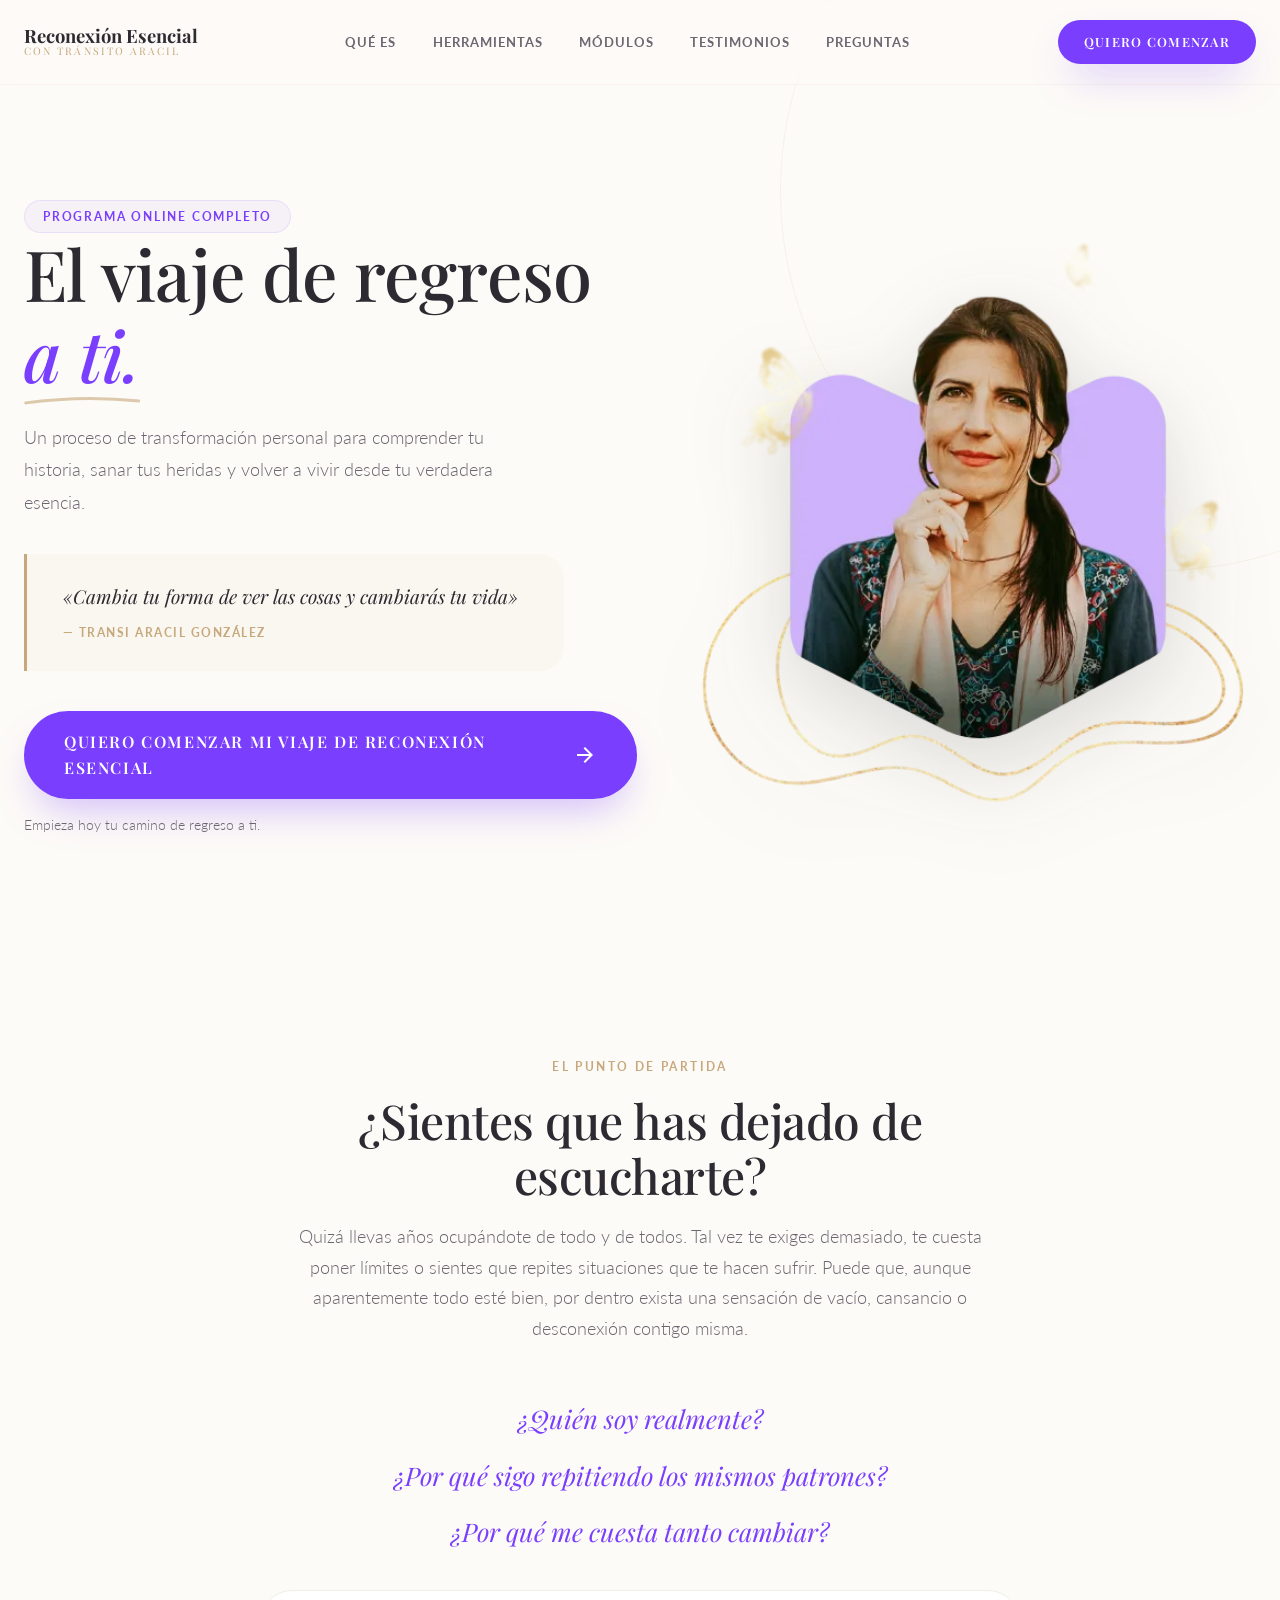
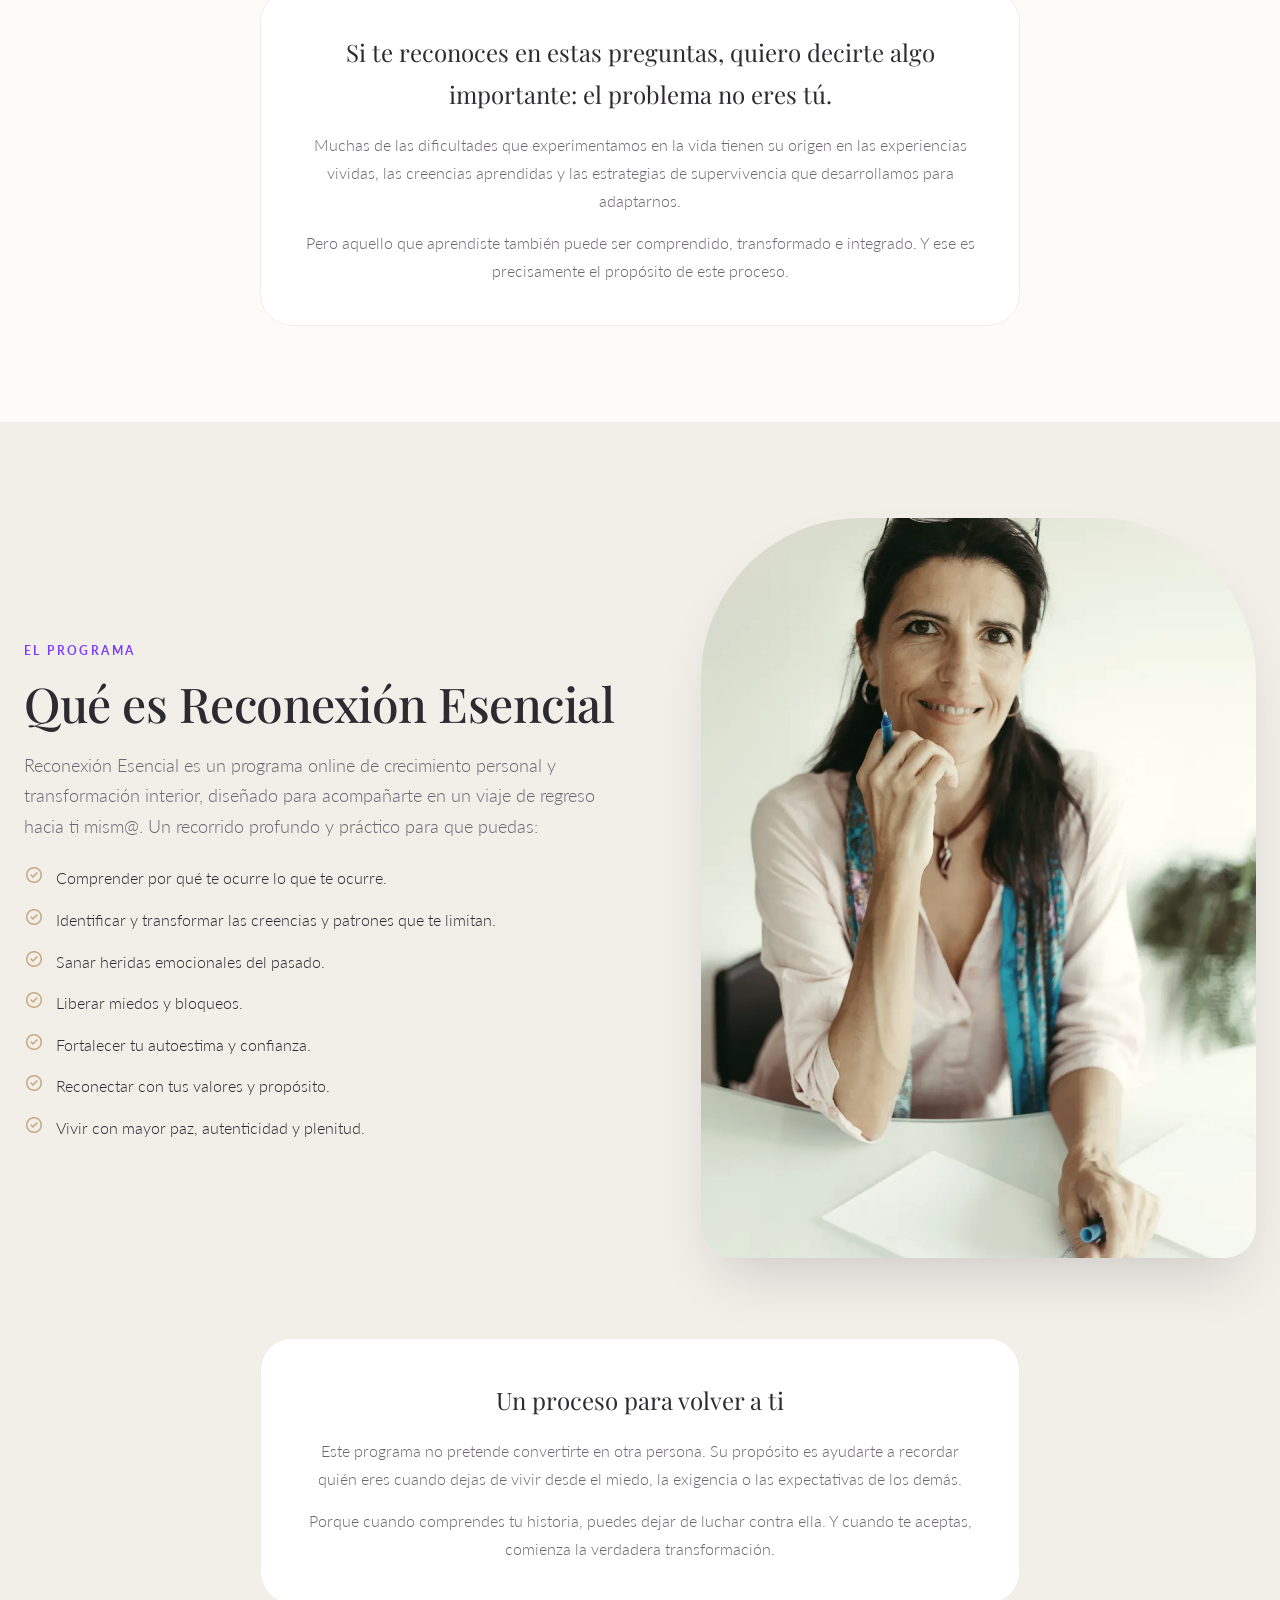
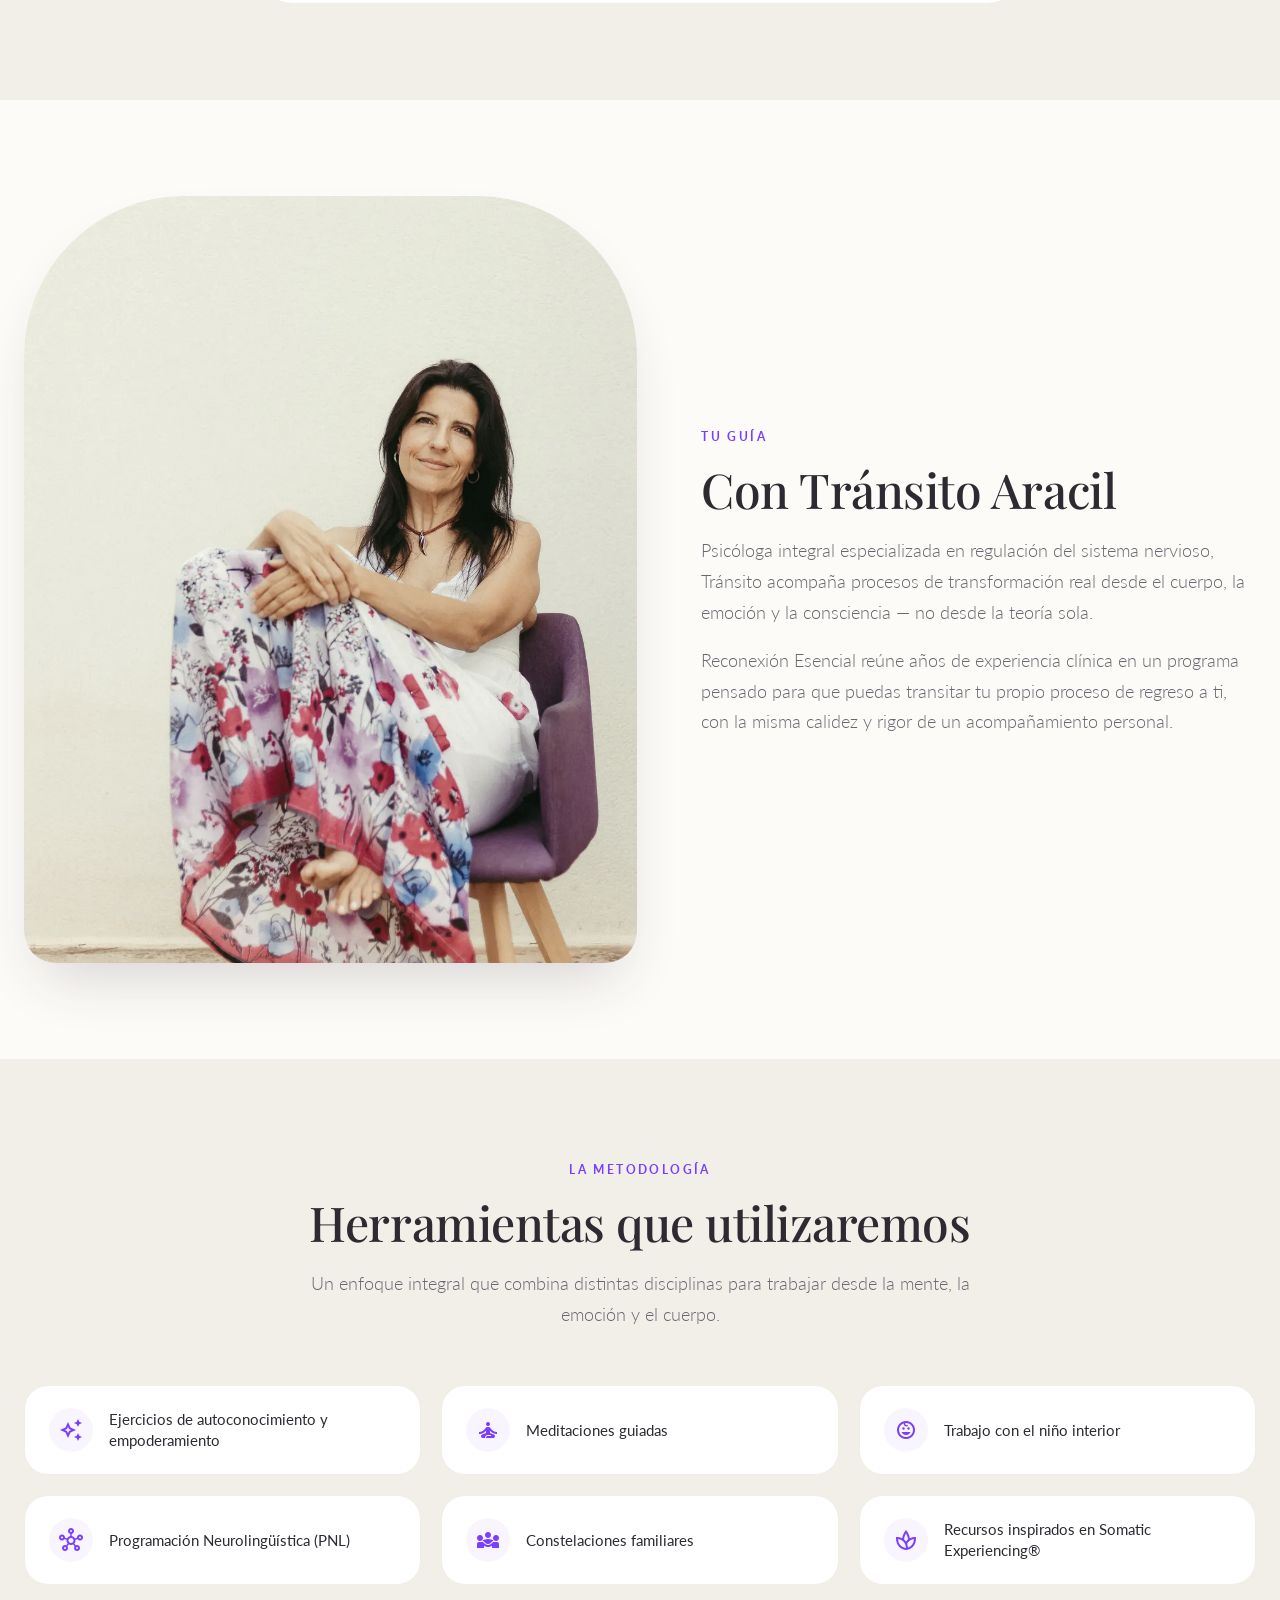
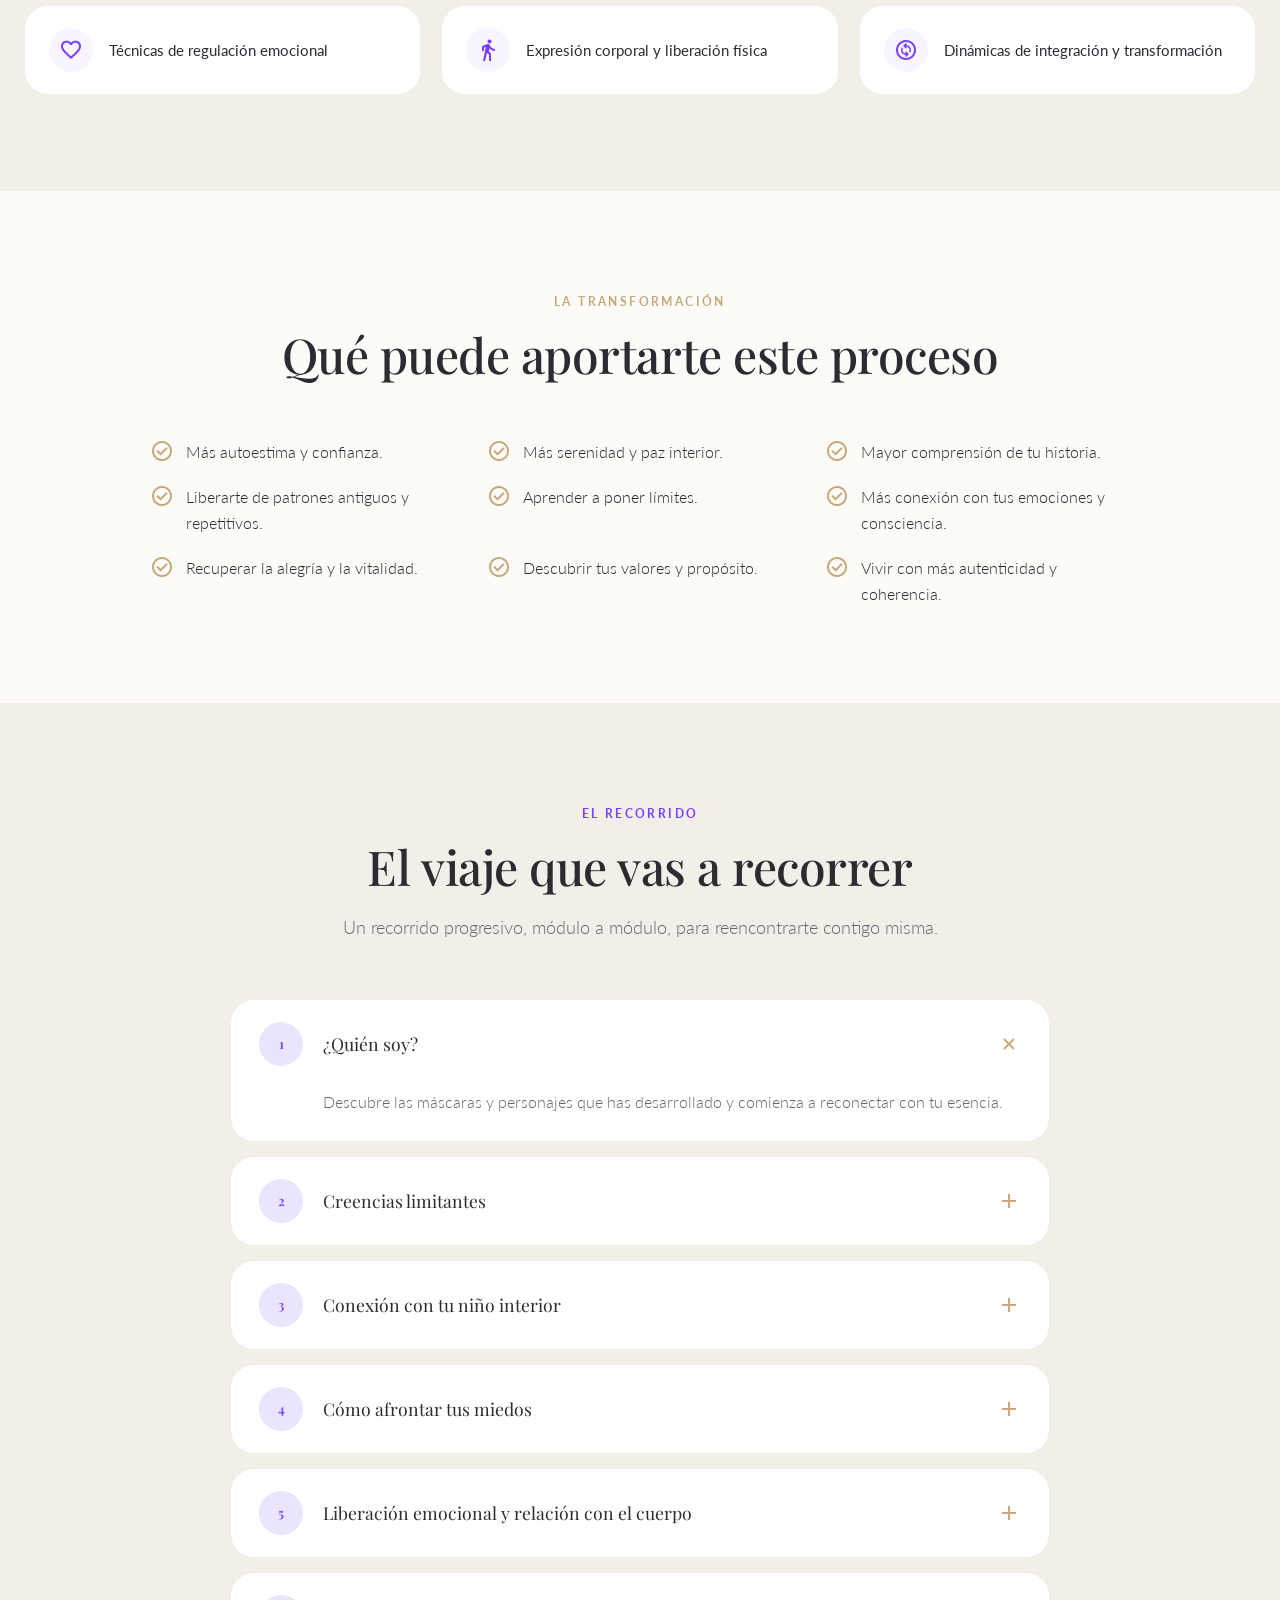
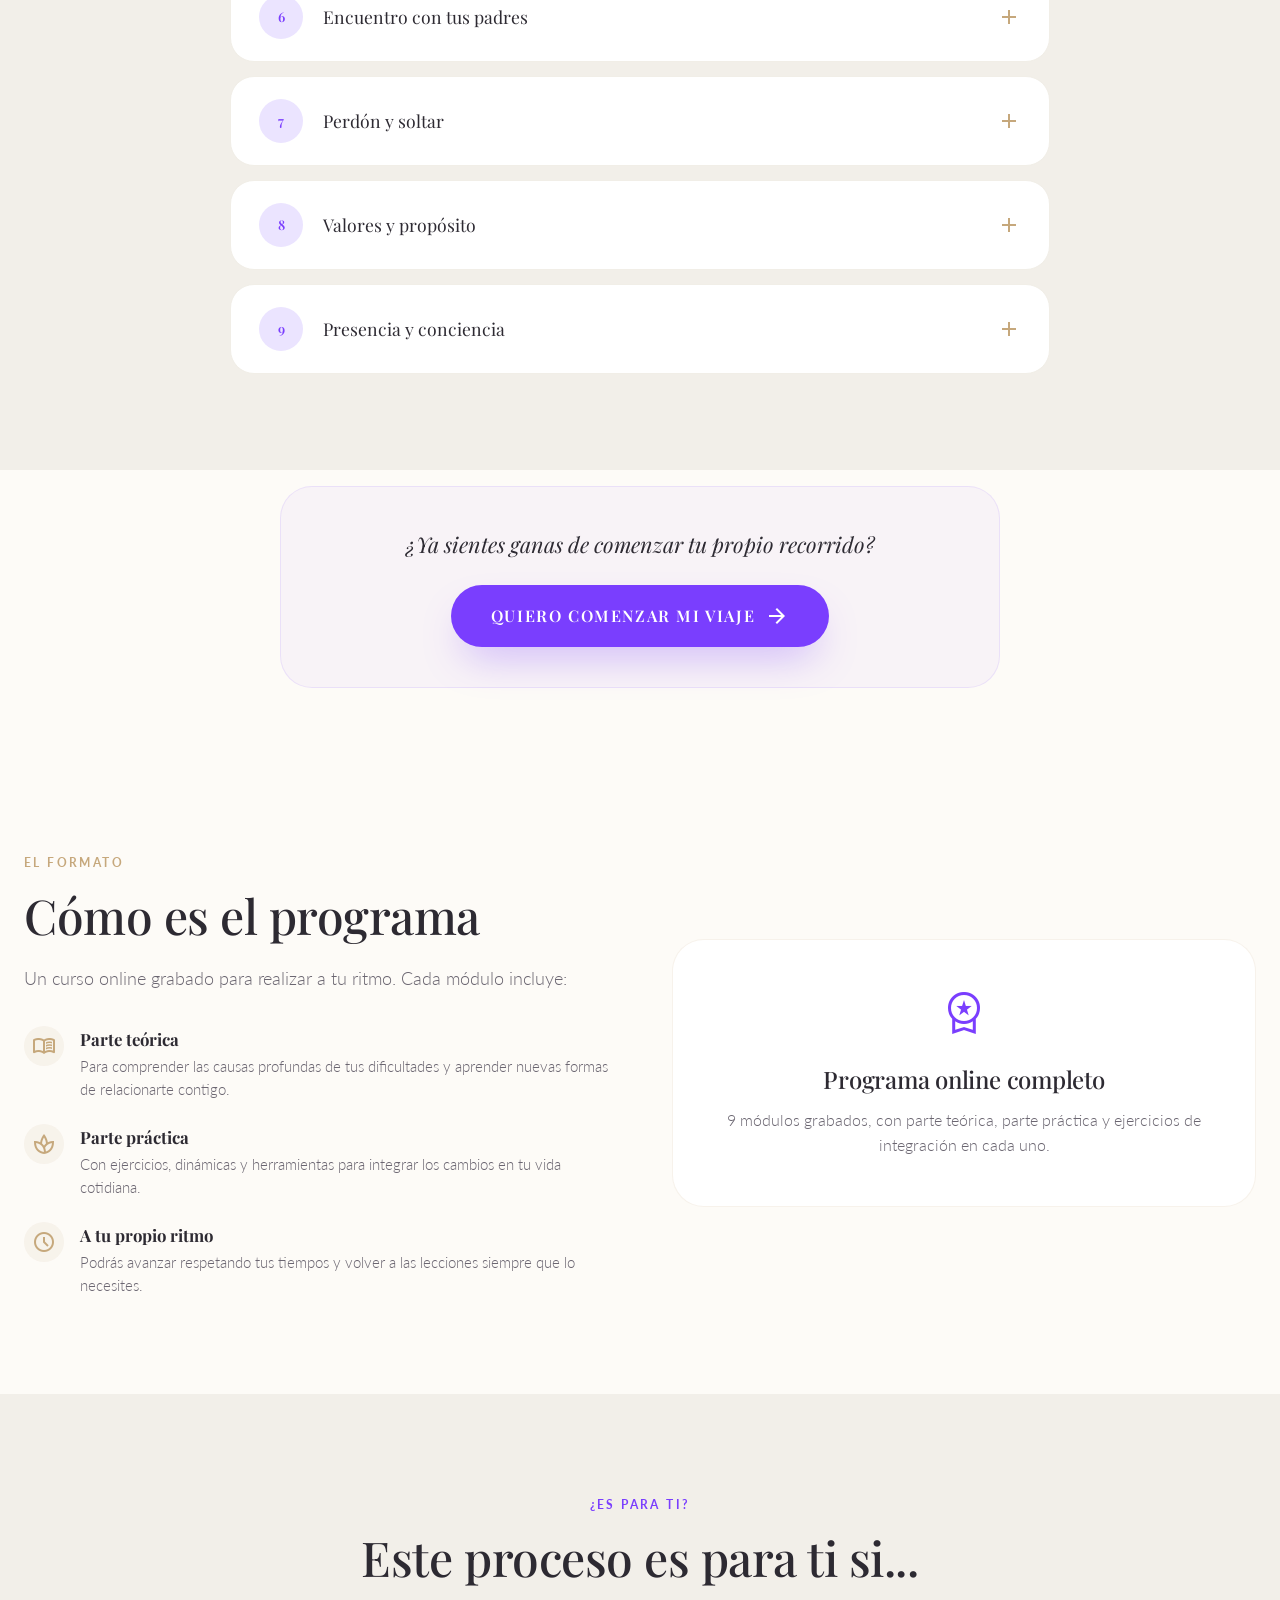
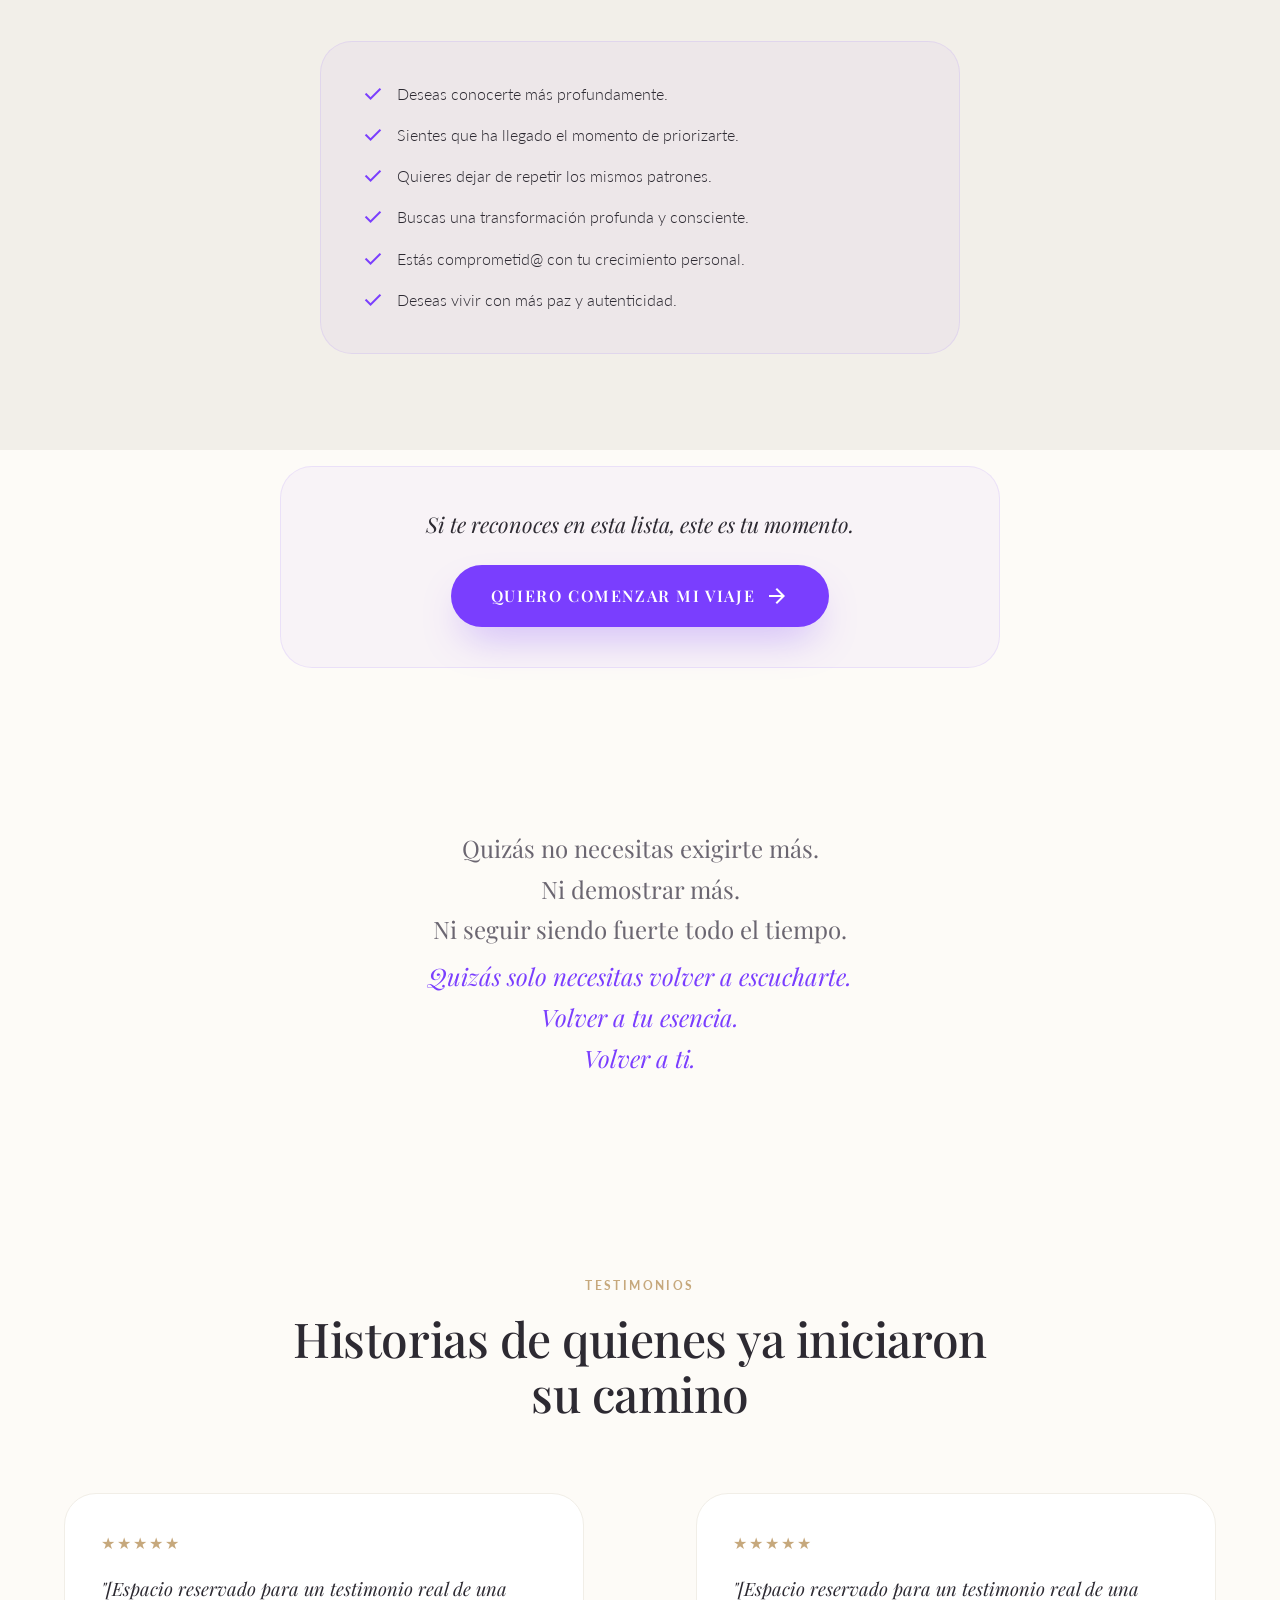
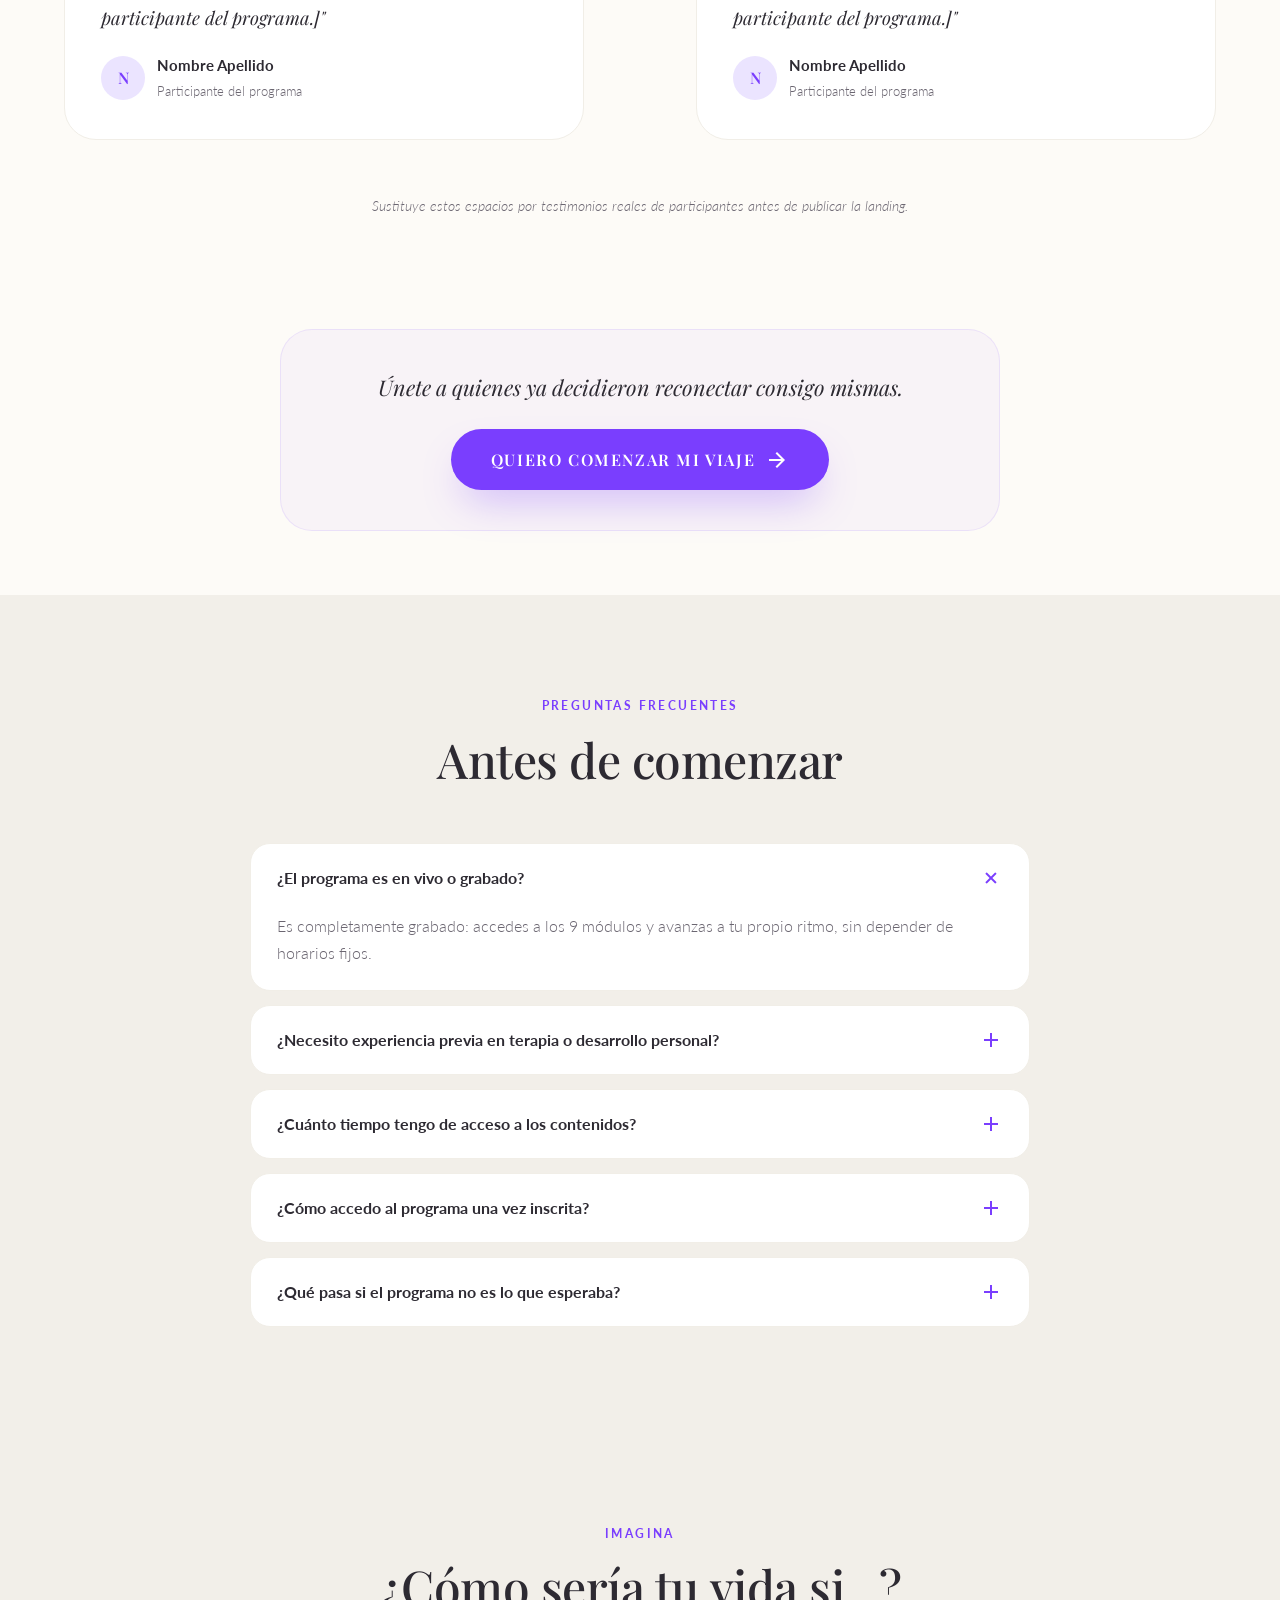
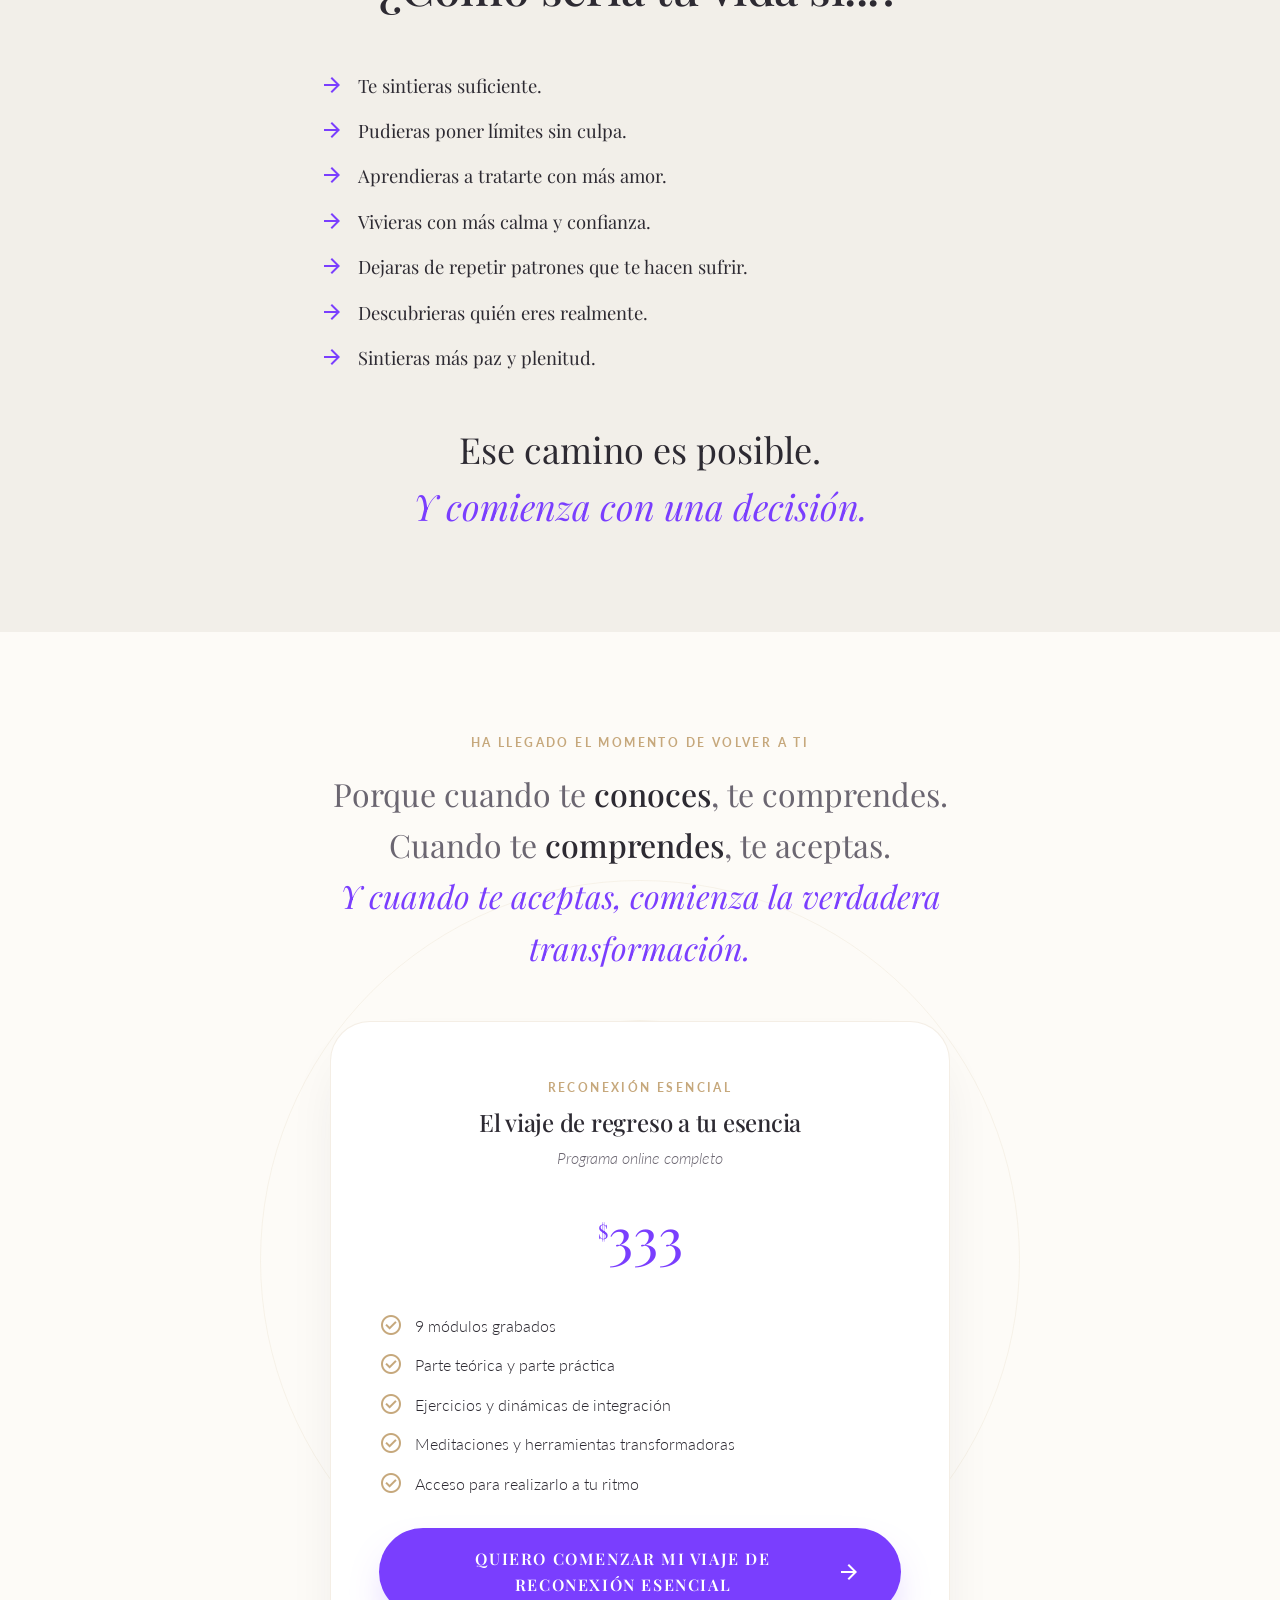
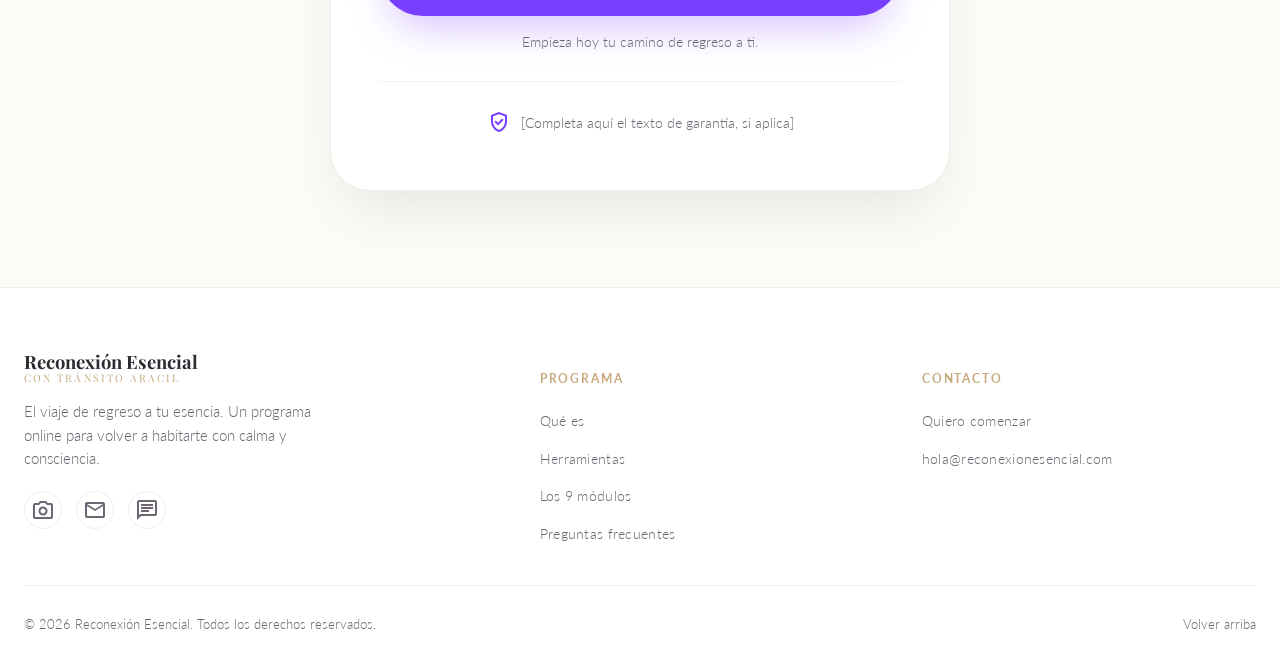
==== index.html @ 0aa1078a "Landing page Reconexión Esencial: diseño, copy y checkout Landing completa siguiendo el sistema de d" ====
<!doctype html>
<html lang="es">
  <head>
    <meta charset="UTF-8" />
    <meta name="viewport" content="width=device-width, initial-scale=1.0" />
    <meta
      name="description"
      content="Reconexión Esencial: el viaje de regreso a ti. Programa online de transformación personal con Transi Aracil González — 9 módulos grabados, teoría, práctica y herramientas a tu ritmo."
    />
    <title>Reconexión Esencial | El viaje de regreso a ti</title>
    <link rel="preconnect" href="https://fonts.googleapis.com" />
    <link rel="preconnect" href="https://fonts.gstatic.com" crossorigin />
    <link
      href="https://fonts.googleapis.com/css2?family=Playfair+Display:ital,wght@0,400;0,500;0,600;0,700;1,400&family=Lato:wght@300;400;700&display=swap"
      rel="stylesheet"
    />
    <link
      href="https://fonts.googleapis.com/icon?family=Material+Symbols+Outlined:opsz,wght,FILL,GRAD@24,300,0,0"
      rel="stylesheet"
    />
    <link rel="stylesheet" href="src/styles.css" />
  </head>
  <body>
    <header class="site-header" data-header>
      <div class="container-wide">
        <a class="brand" href="#inicio">
          <strong>Reconexión Esencial</strong>
          <span>Con Tránsito Aracil</span>
        </a>

        <nav class="site-nav" aria-label="Navegación principal">
          <a href="#que-es">Qué es</a>
          <a href="#herramientas">Herramientas</a>
          <a href="#modulos">Módulos</a>
          <a href="#testimonios">Testimonios</a>
          <a href="#preguntas">Preguntas</a>
        </nav>

        <a class="btn btn-primary btn-small" href="#inscripcion">Quiero Comenzar</a>

        <button class="nav-toggle" type="button" data-nav-toggle aria-label="Abrir menú" aria-expanded="false">
          <span class="material-symbols-outlined">menu</span>
        </button>
      </div>
      <nav class="mobile-nav" data-mobile-nav aria-label="Navegación móvil">
        <a href="#que-es">Qué es</a>
        <a href="#herramientas">Herramientas</a>
        <a href="#modulos">Módulos</a>
        <a href="#testimonios">Testimonios</a>
        <a href="#preguntas">Preguntas</a>
        <a href="#inscripcion">Quiero Comenzar</a>
      </nav>
    </header>

    <main>
      <!-- 1. HERO -->
      <section class="hero" id="inicio">
        <div class="rings" aria-hidden="true">
          <span class="ring ring--lg" style="right:-260px; top:20%; left:auto; transform:translateY(-50%);"></span>
        </div>
        <div class="container-wide hero-grid">
          <div>
            <p class="badge">Programa Online Completo</p>
            <h1>
              El viaje de regreso
              <span class="hero-underline">
                <span class="accent-italic">a ti.</span>
                <svg viewBox="0 0 200 14" preserveAspectRatio="none"><path d="M2 10 Q 100 2 198 8" stroke="#C6A87C" stroke-width="3" fill="none" stroke-linecap="round" opacity="0.6"/></svg>
              </span>
            </h1>
            <p class="hero-lead">
              Un proceso de transformación personal para comprender tu historia, sanar tus heridas y volver a vivir desde tu verdadera esencia.
            </p>

            <div class="quote-card">
              <p class="quote-text">«Cambia tu forma de ver las cosas y cambiarás tu vida»</p>
              <p class="quote-by">— Transi Aracil González</p>
            </div>

            <div class="hero-actions">
              <a class="btn btn-primary" href="#inscripcion">
                Quiero Comenzar mi Viaje de Reconexión Esencial
                <span class="material-symbols-outlined">arrow_forward</span>
              </a>
              <p class="btn-micro">Empieza hoy tu camino de regreso a ti.</p>
            </div>
          </div>

          <div class="hero-media">
            <img
              class="hero-photo--framed"
              src="assets/transi-hero.webp"
              alt="Tránsito Aracil, psicóloga integral y guía del programa Reconexión Esencial"
              width="700"
              height="726"
            />
          </div>
        </div>
      </section>

      <!-- 2. PROBLEMA -->
      <section class="section" id="problema">
        <div class="container">
          <div class="section-heading">
            <p class="eyebrow">El Punto de Partida</p>
            <h2 class="section-title">¿Sientes que has dejado de escucharte?</h2>
            <p class="section-lead">
              Quizá llevas años ocupándote de todo y de todos. Tal vez te exiges demasiado, te cuesta poner límites o sientes que repites situaciones que te hacen sufrir. Puede que, aunque aparentemente todo esté bien, por dentro exista una sensación de vacío, cansancio o desconexión contigo misma.
            </p>
          </div>

          <div class="questions">
            <p>¿Quién soy realmente?</p>
            <p>¿Por qué sigo repitiendo los mismos patrones?</p>
            <p>¿Por qué me cuesta tanto cambiar?</p>
          </div>

          <div class="reassurance">
            <p class="headline">Si te reconoces en estas preguntas, quiero decirte algo importante: el problema no eres tú.</p>
            <p>
              Muchas de las dificultades que experimentamos en la vida tienen su origen en las experiencias vividas, las creencias aprendidas y las estrategias de supervivencia que desarrollamos para adaptarnos.
            </p>
            <p>
              Pero aquello que aprendiste también puede ser comprendido, transformado e integrado. Y ese es precisamente el propósito de este proceso.
            </p>
          </div>
        </div>
      </section>

      <!-- 3. QUÉ ES -->
      <section class="section section--alt" id="que-es">
        <div class="container hero-grid" style="align-items:center;">
          <div>
            <p class="eyebrow eyebrow--primary">El Programa</p>
            <h2 class="section-title">Qué es Reconexión Esencial</h2>
            <p class="section-lead">
              Reconexión Esencial es un programa online de crecimiento personal y transformación interior, diseñado para acompañarte en un viaje de regreso hacia ti mism@. Un recorrido profundo y práctico para que puedas:
            </p>
            <ul class="checklist" style="margin-top:24px;">
              <li><span class="material-symbols-outlined">check_circle</span> Comprender por qué te ocurre lo que te ocurre.</li>
              <li><span class="material-symbols-outlined">check_circle</span> Identificar y transformar las creencias y patrones que te limitan.</li>
              <li><span class="material-symbols-outlined">check_circle</span> Sanar heridas emocionales del pasado.</li>
              <li><span class="material-symbols-outlined">check_circle</span> Liberar miedos y bloqueos.</li>
              <li><span class="material-symbols-outlined">check_circle</span> Fortalecer tu autoestima y confianza.</li>
              <li><span class="material-symbols-outlined">check_circle</span> Reconectar con tus valores y propósito.</li>
              <li><span class="material-symbols-outlined">check_circle</span> Vivir con mayor paz, autenticidad y plenitud.</li>
            </ul>
          </div>
          <div class="photo-card">
            <img
              class="warm-filter"
              src="assets/transi-escritorio.webp"
              alt="Tránsito Aracil trabajando en su escritorio"
              width="900"
              height="1350"
              loading="lazy"
            />
          </div>
        </div>

        <div class="container">
          <div class="reassurance" style="margin-top:80px;">
            <p class="headline">Un proceso para volver a ti</p>
            <p>
              Este programa no pretende convertirte en otra persona. Su propósito es ayudarte a recordar quién eres cuando dejas de vivir desde el miedo, la exigencia o las expectativas de los demás.
            </p>
            <p>
              Porque cuando comprendes tu historia, puedes dejar de luchar contra ella. Y cuando te aceptas, comienza la verdadera transformación.
            </p>
          </div>
        </div>
      </section>

      <!-- SOBRE TRÁNSITO -->
      <section class="section" id="sobre-transi">
        <div class="container hero-grid" style="align-items:center;">
          <div class="photo-card photo-card--tall">
            <img
              class="warm-filter"
              src="assets/transi-cuerpo.webp"
              alt="Tránsito Aracil, psicóloga integral"
              width="1000"
              height="1500"
              loading="lazy"
            />
          </div>
          <div>
            <p class="eyebrow eyebrow--primary">Tu Guía</p>
            <h2 class="section-title">Con Tránsito Aracil</h2>
            <p class="section-lead">
              Psicóloga integral especializada en regulación del sistema nervioso, Tránsito acompaña procesos de transformación real desde el cuerpo, la emoción y la consciencia — no desde la teoría sola.
            </p>
            <p class="section-lead">
              Reconexión Esencial reúne años de experiencia clínica en un programa pensado para que puedas transitar tu propio proceso de regreso a ti, con la misma calidez y rigor de un acompañamiento personal.
            </p>
          </div>
        </div>
      </section>

      <!-- HERRAMIENTAS -->
      <section class="section section--alt" id="herramientas">
        <div class="container">
          <div class="section-heading">
            <p class="eyebrow eyebrow--primary">La Metodología</p>
            <h2 class="section-title">Herramientas que utilizaremos</h2>
            <p class="section-lead">Un enfoque integral que combina distintas disciplinas para trabajar desde la mente, la emoción y el cuerpo.</p>
          </div>

          <div class="tools-grid">
            <div class="tool-item"><span class="material-symbols-outlined">auto_awesome</span><span class="label">Ejercicios de autoconocimiento y empoderamiento</span></div>
            <div class="tool-item"><span class="material-symbols-outlined">self_improvement</span><span class="label">Meditaciones guiadas</span></div>
            <div class="tool-item"><span class="material-symbols-outlined">child_care</span><span class="label">Trabajo con el niño interior</span></div>
            <div class="tool-item"><span class="material-symbols-outlined">hub</span><span class="label">Programación Neurolingüística (PNL)</span></div>
            <div class="tool-item"><span class="material-symbols-outlined">diversity_3</span><span class="label">Constelaciones familiares</span></div>
            <div class="tool-item"><span class="material-symbols-outlined">spa</span><span class="label">Recursos inspirados en Somatic Experiencing®</span></div>
            <div class="tool-item"><span class="material-symbols-outlined">favorite</span><span class="label">Técnicas de regulación emocional</span></div>
            <div class="tool-item"><span class="material-symbols-outlined">directions_walk</span><span class="label">Expresión corporal y liberación física</span></div>
            <div class="tool-item"><span class="material-symbols-outlined">change_circle</span><span class="label">Dinámicas de integración y transformación</span></div>
          </div>
        </div>
      </section>

      <!-- 4. BENEFICIOS Y TRANSFORMACIÓN -->
      <section class="section" id="beneficios">
        <div class="container">
          <div class="section-heading">
            <p class="eyebrow">La Transformación</p>
            <h2 class="section-title">Qué puede aportarte este proceso</h2>
          </div>

          <ul class="benefit-grid">
            <li><span class="material-symbols-outlined">check_circle</span> Más autoestima y confianza.</li>
            <li><span class="material-symbols-outlined">check_circle</span> Más serenidad y paz interior.</li>
            <li><span class="material-symbols-outlined">check_circle</span> Mayor comprensión de tu historia.</li>
            <li><span class="material-symbols-outlined">check_circle</span> Liberarte de patrones antiguos y repetitivos.</li>
            <li><span class="material-symbols-outlined">check_circle</span> Aprender a poner límites.</li>
            <li><span class="material-symbols-outlined">check_circle</span> Más conexión con tus emociones y consciencia.</li>
            <li><span class="material-symbols-outlined">check_circle</span> Recuperar la alegría y la vitalidad.</li>
            <li><span class="material-symbols-outlined">check_circle</span> Descubrir tus valores y propósito.</li>
            <li><span class="material-symbols-outlined">check_circle</span> Vivir con más autenticidad y coherencia.</li>
          </ul>
        </div>
      </section>

      <!-- 5. LOS 9 MÓDULOS -->
      <section class="section section--alt" id="modulos">
        <div class="container">
          <div class="section-heading">
            <p class="eyebrow eyebrow--primary">El Recorrido</p>
            <h2 class="section-title">El viaje que vas a recorrer</h2>
            <p class="section-lead">Un recorrido progresivo, módulo a módulo, para reencontrarte contigo misma.</p>
          </div>

          <div class="modules" data-accordion>
            <div class="module is-open">
              <button class="module-toggle" type="button">
                <span class="module-number">1</span>
                <span class="module-title">¿Quién soy?</span>
                <span class="material-symbols-outlined">add</span>
              </button>
              <div class="module-panel">
                <p>Descubre las máscaras y personajes que has desarrollado y comienza a reconectar con tu esencia.</p>
              </div>
            </div>
            <div class="module">
              <button class="module-toggle" type="button">
                <span class="module-number">2</span>
                <span class="module-title">Creencias limitantes</span>
                <span class="material-symbols-outlined">add</span>
              </button>
              <div class="module-panel">
                <p>Identifica las creencias que condicionan tu vida y aprende a transformarlas.</p>
              </div>
            </div>
            <div class="module">
              <button class="module-toggle" type="button">
                <span class="module-number">3</span>
                <span class="module-title">Conexión con tu niño interior</span>
                <span class="material-symbols-outlined">add</span>
              </button>
              <div class="module-panel">
                <p>Comprende y sana las heridas emocionales de abandono, rechazo, injusticia, frustración y traición.</p>
              </div>
            </div>
            <div class="module">
              <button class="module-toggle" type="button">
                <span class="module-number">4</span>
                <span class="module-title">Cómo afrontar tus miedos</span>
                <span class="material-symbols-outlined">add</span>
              </button>
              <div class="module-panel">
                <p>Aprende a vivir con más autenticidad y a dejar de actuar únicamente para agradar o encajar.</p>
              </div>
            </div>
            <div class="module">
              <button class="module-toggle" type="button">
                <span class="module-number">5</span>
                <span class="module-title">Liberación emocional y relación con el cuerpo</span>
                <span class="material-symbols-outlined">add</span>
              </button>
              <div class="module-panel">
                <p>Descubre cómo el cuerpo guarda experiencias y aprende a liberar tensiones y bloqueos.</p>
              </div>
            </div>
            <div class="module">
              <button class="module-toggle" type="button">
                <span class="module-number">6</span>
                <span class="module-title">Encuentro con tus padres</span>
                <span class="material-symbols-outlined">add</span>
              </button>
              <div class="module-panel">
                <p>Comprende las dinámicas familiares que han influido en tu forma de vivir y relacionarte.</p>
              </div>
            </div>
            <div class="module">
              <button class="module-toggle" type="button">
                <span class="module-number">7</span>
                <span class="module-title">Perdón y soltar</span>
                <span class="material-symbols-outlined">add</span>
              </button>
              <div class="module-panel">
                <p>Cierra ciclos, libera cargas emocionales y aprende a vivir con mayor ligereza.</p>
              </div>
            </div>
            <div class="module">
              <button class="module-toggle" type="button">
                <span class="module-number">8</span>
                <span class="module-title">Valores y propósito</span>
                <span class="material-symbols-outlined">add</span>
              </button>
              <div class="module-panel">
                <p>Descubre qué es verdaderamente importante para ti y hacia dónde deseas dirigir tu vida.</p>
              </div>
            </div>
            <div class="module">
              <button class="module-toggle" type="button">
                <span class="module-number">9</span>
                <span class="module-title">Presencia y conciencia</span>
                <span class="material-symbols-outlined">add</span>
              </button>
              <div class="module-panel">
                <p>Aprende a vivir más conectada con el presente y a disfrutar de una vida más consciente.</p>
              </div>
            </div>
          </div>
        </div>
      </section>

      <!-- CTA INTERMEDIO 1 -->
      <div class="cta-strip">
        <div class="container">
          <div class="cta-strip-card">
            <p class="text">¿Ya sientes ganas de comenzar tu propio recorrido?</p>
            <a class="btn btn-primary" href="#inscripcion">
              Quiero Comenzar mi Viaje
              <span class="material-symbols-outlined">arrow_forward</span>
            </a>
          </div>
        </div>
      </div>

      <!-- 6. QUÉ INCLUYE / CÓMO ES EL PROGRAMA -->
      <section class="section" id="incluye">
        <div class="container includes-wrap">
          <div>
            <p class="eyebrow">El Formato</p>
            <h2 class="section-title" style="margin-bottom:20px;">Cómo es el programa</h2>
            <p class="section-lead" style="margin-bottom:32px;">Un curso online grabado para realizar a tu ritmo. Cada módulo incluye:</p>
            <ul class="includes-list">
              <li>
                <span class="material-symbols-outlined">menu_book</span>
                <div>
                  <h4>Parte teórica</h4>
                  <p>Para comprender las causas profundas de tus dificultades y aprender nuevas formas de relacionarte contigo.</p>
                </div>
              </li>
              <li>
                <span class="material-symbols-outlined">spa</span>
                <div>
                  <h4>Parte práctica</h4>
                  <p>Con ejercicios, dinámicas y herramientas para integrar los cambios en tu vida cotidiana.</p>
                </div>
              </li>
              <li>
                <span class="material-symbols-outlined">schedule</span>
                <div>
                  <h4>A tu propio ritmo</h4>
                  <p>Podrás avanzar respetando tus tiempos y volver a las lecciones siempre que lo necesites.</p>
                </div>
              </li>
            </ul>
          </div>
          <div class="includes-visual">
            <span class="material-symbols-outlined">workspace_premium</span>
            <h3>Programa online completo</h3>
            <p>9 módulos grabados, con parte teórica, parte práctica y ejercicios de integración en cada uno.</p>
          </div>
        </div>
      </section>

      <!-- 7. PARA QUIÉN ES -->
      <section class="section section--alt" id="para-quien">
        <div class="container">
          <div class="section-heading">
            <p class="eyebrow eyebrow--primary">¿Es para ti?</p>
            <h2 class="section-title">Este proceso es para ti si...</h2>
          </div>

          <div class="fit-card fit-card--yes" style="max-width:640px; margin:0 auto;">
            <ul>
              <li><span class="material-symbols-outlined">check</span> Deseas conocerte más profundamente.</li>
              <li><span class="material-symbols-outlined">check</span> Sientes que ha llegado el momento de priorizarte.</li>
              <li><span class="material-symbols-outlined">check</span> Quieres dejar de repetir los mismos patrones.</li>
              <li><span class="material-symbols-outlined">check</span> Buscas una transformación profunda y consciente.</li>
              <li><span class="material-symbols-outlined">check</span> Estás comprometid@ con tu crecimiento personal.</li>
              <li><span class="material-symbols-outlined">check</span> Deseas vivir con más paz y autenticidad.</li>
            </ul>
          </div>
        </div>
      </section>

      <!-- CTA INTERMEDIO 2 -->
      <div class="cta-strip">
        <div class="container">
          <div class="cta-strip-card">
            <p class="text">Si te reconoces en esta lista, este es tu momento.</p>
            <a class="btn btn-primary" href="#inscripcion">
              Quiero Comenzar mi Viaje
              <span class="material-symbols-outlined">arrow_forward</span>
            </a>
          </div>
        </div>
      </div>

      <!-- BREATHER -->
      <section class="section">
        <div class="container breather">
          <p>Quizás no necesitas exigirte más.<br />Ni demostrar más.<br />Ni seguir siendo fuerte todo el tiempo.</p>
          <p class="final">Quizás solo necesitas volver a escucharte.<br />Volver a tu esencia.<br />Volver a ti.</p>
        </div>
      </section>

      <!-- 8. TESTIMONIOS -->
      <section class="section" id="testimonios">
        <div class="container">
          <div class="section-heading">
            <p class="eyebrow">Testimonios</p>
            <h2 class="section-title">Historias de quienes ya iniciaron su camino</h2>
          </div>

          <div class="grid-2">
            <figure class="testimonial">
              <div class="stars">★★★★★</div>
              <blockquote>"[Espacio reservado para un testimonio real de una participante del programa.]"</blockquote>
              <figcaption>
                <span class="avatar">N</span>
                <span class="who"><strong>Nombre Apellido</strong><span>Participante del programa</span></span>
              </figcaption>
            </figure>
            <figure class="testimonial">
              <div class="stars">★★★★★</div>
              <blockquote>"[Espacio reservado para un testimonio real de una participante del programa.]"</blockquote>
              <figcaption>
                <span class="avatar">N</span>
                <span class="who"><strong>Nombre Apellido</strong><span>Participante del programa</span></span>
              </figcaption>
            </figure>
            <p class="testimonial-note">Sustituye estos espacios por testimonios reales de participantes antes de publicar la landing.</p>
          </div>
        </div>
      </section>

      <!-- CTA INTERMEDIO 3 -->
      <div class="cta-strip">
        <div class="container">
          <div class="cta-strip-card">
            <p class="text">Únete a quienes ya decidieron reconectar consigo mismas.</p>
            <a class="btn btn-primary" href="#inscripcion">
              Quiero Comenzar mi Viaje
              <span class="material-symbols-outlined">arrow_forward</span>
            </a>
          </div>
        </div>
      </div>

      <!-- 9. PREGUNTAS FRECUENTES -->
      <section class="section section--alt" id="preguntas">
        <div class="container">
          <div class="section-heading">
            <p class="eyebrow eyebrow--primary">Preguntas Frecuentes</p>
            <h2 class="section-title">Antes de comenzar</h2>
          </div>

          <div class="faq" data-accordion>
            <div class="faq-item is-open">
              <button class="faq-toggle" type="button">
                ¿El programa es en vivo o grabado?
                <span class="material-symbols-outlined">add</span>
              </button>
              <div class="faq-panel">
                <p>Es completamente grabado: accedes a los 9 módulos y avanzas a tu propio ritmo, sin depender de horarios fijos.</p>
              </div>
            </div>
            <div class="faq-item">
              <button class="faq-toggle" type="button">
                ¿Necesito experiencia previa en terapia o desarrollo personal?
                <span class="material-symbols-outlined">add</span>
              </button>
              <div class="faq-panel">
                <p>No. El programa está diseñado para acompañarte desde donde estés, con una parte teórica que da contexto antes de cada práctica.</p>
              </div>
            </div>
            <div class="faq-item">
              <button class="faq-toggle" type="button">
                ¿Cuánto tiempo tengo de acceso a los contenidos?
                <span class="material-symbols-outlined">add</span>
              </button>
              <div class="faq-panel">
                <p>[Completa aquí la duración exacta del acceso — por ejemplo, acceso de por vida o durante X meses.]</p>
              </div>
            </div>
            <div class="faq-item">
              <button class="faq-toggle" type="button">
                ¿Cómo accedo al programa una vez inscrita?
                <span class="material-symbols-outlined">add</span>
              </button>
              <div class="faq-panel">
                <p>[Completa aquí el detalle del acceso — plataforma, email de bienvenida, plazo de activación, etc.]</p>
              </div>
            </div>
            <div class="faq-item">
              <button class="faq-toggle" type="button">
                ¿Qué pasa si el programa no es lo que esperaba?
                <span class="material-symbols-outlined">add</span>
              </button>
              <div class="faq-panel">
                <p>[Completa aquí la política de garantía o devolución, si existe.]</p>
              </div>
            </div>
          </div>
        </div>
      </section>

      <!-- IMAGINA -->
      <section class="section section--alt" id="imagina">
        <div class="container">
          <div class="section-heading">
            <p class="eyebrow eyebrow--primary">Imagina</p>
            <h2 class="section-title">¿Cómo sería tu vida si...?</h2>
          </div>

          <ul class="imagine-list">
            <li><span class="material-symbols-outlined">arrow_forward</span> Te sintieras suficiente.</li>
            <li><span class="material-symbols-outlined">arrow_forward</span> Pudieras poner límites sin culpa.</li>
            <li><span class="material-symbols-outlined">arrow_forward</span> Aprendieras a tratarte con más amor.</li>
            <li><span class="material-symbols-outlined">arrow_forward</span> Vivieras con más calma y confianza.</li>
            <li><span class="material-symbols-outlined">arrow_forward</span> Dejaras de repetir patrones que te hacen sufrir.</li>
            <li><span class="material-symbols-outlined">arrow_forward</span> Descubrieras quién eres realmente.</li>
            <li><span class="material-symbols-outlined">arrow_forward</span> Sintieras más paz y plenitud.</li>
          </ul>

          <div class="imagine-bridge">
            <p>Ese camino es posible.</p>
            <p class="accent">Y comienza con una decisión.</p>
          </div>
        </div>
      </section>

      <!-- 10. CTA FINAL -->
      <section class="section final-cta" id="inscripcion">
        <div class="rings" aria-hidden="true">
          <span class="ring ring--lg"></span>
          <span class="ring ring--sm"></span>
        </div>
        <div class="container">
          <p class="eyebrow" style="position:relative; z-index:1;">Ha Llegado el Momento de Volver a Ti</p>
          <div class="philosophy" style="position:relative; z-index:1; margin-bottom:8px;">
            <p class="line">Porque cuando te <strong>conoces</strong>, te comprendes.</p>
            <p class="line">Cuando te <strong>comprendes</strong>, te aceptas.</p>
            <p class="line final">Y cuando te aceptas, comienza la verdadera transformación.</p>
          </div>

          <div class="pricing-wrap" style="margin-top:48px;">
            <div class="pricing-card">
              <p class="kicker" style="color:var(--gold); font-size:0.75rem; font-weight:700; letter-spacing:0.2em; text-transform:uppercase;">Reconexión Esencial</p>
              <h3 style="margin-top:6px; font-size:1.5rem;">El viaje de regreso a tu esencia</h3>
              <p style="margin-top:4px; color:var(--text-light); font-style:italic;">Programa online completo</p>
              <div class="pricing-value">
                <sup>$</sup>333
              </div>
              <ul class="bonus-list">
                <li><span class="material-symbols-outlined">check_circle</span> 9 módulos grabados</li>
                <li><span class="material-symbols-outlined">check_circle</span> Parte teórica y parte práctica</li>
                <li><span class="material-symbols-outlined">check_circle</span> Ejercicios y dinámicas de integración</li>
                <li><span class="material-symbols-outlined">check_circle</span> Meditaciones y herramientas transformadoras</li>
                <li><span class="material-symbols-outlined">check_circle</span> Acceso para realizarlo a tu ritmo</li>
              </ul>
              <a class="btn btn-primary" href="comenzar.html" style="width:100%;">
                Quiero Comenzar mi Viaje de Reconexión Esencial
                <span class="material-symbols-outlined">arrow_forward</span>
              </a>
              <p class="btn-micro">Empieza hoy tu camino de regreso a ti.</p>
              <div class="guarantee">
                <span class="material-symbols-outlined">verified_user</span>
                [Completa aquí el texto de garantía, si aplica]
              </div>
            </div>
          </div>
        </div>
      </section>
    </main>

    <footer class="site-footer">
      <div class="container">
        <div class="footer-top">
          <div>
            <div class="brand">
              <strong>Reconexión Esencial</strong>
              <span>Con Tránsito Aracil</span>
            </div>
            <p>El viaje de regreso a tu esencia. Un programa online para volver a habitarte con calma y consciencia.</p>
            <div class="footer-social" style="margin-top:20px;">
              <a href="#" aria-label="Instagram"><span class="material-symbols-outlined">photo_camera</span></a>
              <a href="#" aria-label="Email"><span class="material-symbols-outlined">mail</span></a>
              <a href="#" aria-label="WhatsApp"><span class="material-symbols-outlined">chat</span></a>
            </div>
          </div>
          <div class="footer-col">
            <h4>Programa</h4>
            <ul>
              <li><a href="#que-es">Qué es</a></li>
              <li><a href="#herramientas">Herramientas</a></li>
              <li><a href="#modulos">Los 9 módulos</a></li>
              <li><a href="#preguntas">Preguntas frecuentes</a></li>
            </ul>
          </div>
          <div class="footer-col">
            <h4>Contacto</h4>
            <ul>
              <li><a href="#inscripcion">Quiero comenzar</a></li>
              <li><a href="mailto:hola@reconexionesencial.com">hola@reconexionesencial.com</a></li>
            </ul>
          </div>
        </div>
        <div class="footer-bottom">
          <p>© <span data-year></span> Reconexión Esencial. Todos los derechos reservados.</p>
          <a href="#inicio">Volver arriba</a>
        </div>
      </div>
    </footer>

    <script src="src/main.js"></script>
  </body>
</html>
---- src/styles.css ----
:root {
  --primary: #7a3efe;
  --primary-rgb: 122, 62, 254;
  --primary-soft: #ebe4ff;
  --gold: #c6a87c;
  --gold-rgb: 198, 168, 124;
  --gold-light: #e5d4b8;
  --cream: #fdfbf7;
  --cream-dark: #f2efe9;
  --text-main: #2d2a32;
  --text-light: #6b6671;

  --font-serif: "Playfair Display", serif;
  --font-sans: "Lato", sans-serif;

  --container: min(1280px, calc(100vw - 48px));
  --container-wide: min(1400px, calc(100vw - 48px));
}

* {
  box-sizing: border-box;
}

html {
  scroll-behavior: smooth;
}

section[id] {
  scroll-margin-top: 96px;
}

body {
  margin: 0;
  color: var(--text-main);
  background: var(--cream);
  font-family: var(--font-sans);
  font-weight: 300;
  line-height: 1.6;
}

a {
  color: inherit;
  text-decoration: none;
}

img {
  display: block;
  max-width: 100%;
}

ul {
  margin: 0;
  padding: 0;
  list-style: none;
}

.warm-filter {
  filter: sepia(0.15) contrast(0.95) brightness(1.05) saturate(0.9);
}

h1,
h2,
h3 {
  margin: 0;
  font-family: var(--font-serif);
  font-weight: 500;
  color: var(--text-main);
  letter-spacing: -0.01em;
}

p {
  margin: 0;
}

/* ---------- Scrollbar ---------- */
::-webkit-scrollbar {
  width: 10px;
}
::-webkit-scrollbar-track {
  background: var(--cream);
}
::-webkit-scrollbar-thumb {
  background: var(--gold-light);
  border-radius: 999px;
}

/* ---------- Layout helpers ---------- */
.container {
  width: var(--container);
  margin: 0 auto;
}

.container-wide {
  width: var(--container-wide);
  margin: 0 auto;
}

.section {
  position: relative;
  padding: 96px 0;
}

.section--alt {
  background: var(--cream-dark);
}

.section--white {
  background: #ffffff;
}

.section-heading {
  max-width: 720px;
  margin: 0 auto 56px;
  text-align: center;
}

.section-heading--left {
  margin: 0 0 48px;
  text-align: left;
}

.eyebrow {
  display: inline-block;
  margin: 0 0 16px;
  color: var(--gold);
  font-family: var(--font-sans);
  font-size: 0.75rem;
  font-weight: 700;
  letter-spacing: 0.2em;
  text-transform: uppercase;
}

.eyebrow--primary {
  color: var(--primary);
}

h2.section-title {
  font-size: clamp(2rem, 4vw, 3rem);
  line-height: 1.15;
}

.section-lead {
  margin-top: 18px;
  color: var(--text-light);
  font-size: 1.125rem;
  font-weight: 300;
  line-height: 1.7;
}

.accent-italic {
  font-style: italic;
  color: var(--primary);
}

/* ---------- Badges ---------- */
.badge {
  display: inline-flex;
  align-items: center;
  gap: 8px;
  padding: 6px 18px;
  border: 1px solid rgba(var(--primary-rgb), 0.1);
  border-radius: 999px;
  background: rgba(var(--primary-rgb), 0.05);
  color: var(--primary);
  font-size: 0.75rem;
  font-weight: 700;
  letter-spacing: 0.15em;
  text-transform: uppercase;
}

/* ---------- Buttons ---------- */
.btn {
  display: inline-flex;
  align-items: center;
  justify-content: center;
  gap: 10px;
  border: none;
  border-radius: 999px;
  cursor: pointer;
  font-family: var(--font-serif);
  font-weight: 600;
  text-transform: uppercase;
  letter-spacing: 0.1em;
  transition: transform 300ms ease, box-shadow 300ms ease, background 300ms ease;
}

.btn-primary {
  padding: 18px 40px;
  background: var(--primary);
  color: #ffffff;
  box-shadow: 0 20px 40px -12px rgba(var(--primary-rgb), 0.35);
}

.btn-primary:hover {
  background: #6a2ff0;
  transform: scale(1.05);
}

.btn-primary .material-symbols-outlined {
  transition: transform 300ms ease;
}

.btn-primary:hover .material-symbols-outlined {
  transform: translateX(4px);
}

.btn-outline {
  padding: 16px 34px;
  background: transparent;
  border: 1px solid rgba(var(--primary-rgb), 0.25);
  color: var(--primary);
}

.btn-outline:hover {
  background: rgba(var(--primary-rgb), 0.05);
}

.btn-small {
  padding: 12px 26px;
  font-size: 0.8rem;
}

.btn-micro {
  margin-top: 16px;
  color: var(--text-light);
  font-family: var(--font-sans);
  font-size: 0.85rem;
  font-weight: 300;
  text-transform: none;
  letter-spacing: normal;
}

/* ---------- Mid-page CTA strip ---------- */
.cta-strip {
  padding: 16px 0 64px;
}

.cta-strip-card {
  position: relative;
  max-width: 720px;
  margin: 0 auto;
  padding: 40px 32px;
  text-align: center;
  background: rgba(var(--primary-rgb), 0.04);
  border: 1px solid rgba(var(--primary-rgb), 0.1);
  border-radius: 2rem;
}

.cta-strip-card p.text {
  margin-bottom: 24px;
  font-family: var(--font-serif);
  font-style: italic;
  font-size: 1.35rem;
  color: var(--text-main);
}

/* ---------- Header ---------- */
.site-header {
  position: fixed;
  top: 0;
  left: 0;
  right: 0;
  z-index: 50;
  background: rgba(253, 251, 247, 0.8);
  backdrop-filter: blur(12px);
  border-bottom: 1px solid rgba(var(--gold-rgb), 0.1);
}

.site-header .container-wide {
  display: flex;
  align-items: center;
  justify-content: space-between;
  min-height: 84px;
}

.brand {
  display: flex;
  flex-direction: column;
  line-height: 1.1;
  font-family: var(--font-serif);
}

.brand strong {
  font-size: 1.15rem;
  color: var(--text-main);
}

.brand span {
  font-size: 0.65rem;
  letter-spacing: 0.2em;
  text-transform: uppercase;
  color: var(--gold);
}

.site-nav {
  display: flex;
  align-items: center;
  gap: 36px;
}

.site-nav a {
  font-size: 0.8rem;
  font-weight: 700;
  letter-spacing: 0.08em;
  text-transform: uppercase;
  color: var(--text-light);
  transition: color 300ms ease;
}

.site-nav a:hover {
  color: var(--primary);
}

.nav-toggle {
  display: none;
  border: none;
  background: transparent;
  color: var(--text-main);
  cursor: pointer;
}

.mobile-nav {
  display: none;
  flex-direction: column;
  gap: 4px;
  padding: 8px 24px 24px;
  background: var(--cream);
  border-bottom: 1px solid rgba(var(--gold-rgb), 0.1);
}

.mobile-nav.is-open {
  display: flex;
}

.mobile-nav a {
  padding: 12px 0;
  border-bottom: 1px solid rgba(var(--gold-rgb), 0.1);
  font-weight: 700;
  letter-spacing: 0.05em;
  text-transform: uppercase;
  font-size: 0.85rem;
  color: var(--text-main);
}

/* ---------- Decorative rings ---------- */
.rings {
  position: absolute;
  inset: 0;
  overflow: hidden;
  pointer-events: none;
  z-index: 0;
}

.ring {
  position: absolute;
  top: 50%;
  left: 50%;
  border: 1px solid rgba(var(--gold-rgb), 0.12);
  border-radius: 999px;
  transform: translate(-50%, -50%);
}

.ring--sm {
  width: 480px;
  height: 480px;
}

.ring--lg {
  width: 760px;
  height: 760px;
}

/* ---------- Hero ---------- */
.hero {
  position: relative;
  padding: 200px 0 120px;
  overflow: hidden;
  background: var(--cream);
}

.hero-grid {
  position: relative;
  z-index: 1;
  display: grid;
  grid-template-columns: 1.05fr 0.95fr;
  gap: 64px;
  align-items: center;
}

.hero h1 {
  position: relative;
  font-size: clamp(2.75rem, 5.5vw, 4.5rem);
  line-height: 1.15;
}

.hero-underline {
  position: relative;
  white-space: nowrap;
}

.hero-underline svg {
  position: absolute;
  left: 0;
  bottom: -6px;
  width: 100%;
  height: 14px;
}

.hero-lead {
  max-width: 520px;
  margin-top: 26px;
  color: var(--text-light);
  font-size: 1.15rem;
  font-weight: 300;
  line-height: 1.75;
}

.hero-program {
  margin-top: 40px;
  padding: 28px 32px;
  background: #ffffff;
  border-radius: 2rem;
  border: 1px solid rgba(var(--gold-rgb), 0.15);
  box-shadow: 0 1px 2px rgba(45, 42, 50, 0.04);
}

.hero-program p.kicker {
  color: var(--gold);
  font-size: 0.7rem;
  font-weight: 700;
  letter-spacing: 0.2em;
  text-transform: uppercase;
}

.hero-program h2 {
  margin-top: 6px;
  font-size: 1.5rem;
}

.hero-program p.sub {
  margin-top: 4px;
  color: var(--text-light);
  font-style: italic;
}

.hero-actions {
  margin-top: 40px;
}

.hero-media {
  position: relative;
  z-index: 1;
}

.hero-media img {
  width: 100%;
  height: auto;
  border-radius: 10rem 2rem 2rem 2rem;
  box-shadow: 0 30px 60px -20px rgba(45, 42, 50, 0.25);
}

.hero-media img.hero-photo--framed {
  max-width: 580px;
  margin: 0 auto;
  border-radius: 0;
  box-shadow: none;
  filter: drop-shadow(0 24px 40px rgba(45, 42, 50, 0.16));
}

/* ---------- Photo cards (Transi portraits) ---------- */
.photo-card {
  position: relative;
  z-index: 1;
  overflow: hidden;
  border-radius: 10rem 10rem 2rem 2rem;
  box-shadow: 0 30px 60px -20px rgba(45, 42, 50, 0.2);
}

.photo-card img {
  width: 100%;
  height: 100%;
  object-fit: cover;
  aspect-ratio: 3 / 4;
}

.photo-card--tall img {
  aspect-ratio: 4 / 5;
}

/* ---------- Checklist ---------- */
.checklist {
  display: grid;
  gap: 16px;
}

.checklist li {
  display: flex;
  align-items: flex-start;
  gap: 12px;
  color: var(--text-main);
  font-weight: 300;
}

.checklist .material-symbols-outlined {
  color: var(--gold);
  font-size: 1.25rem;
  flex-shrink: 0;
}

/* ---------- Quote card (hero) ---------- */
.quote-card {
  position: relative;
  margin-top: 36px;
  padding: 28px 32px 28px 36px;
  max-width: 540px;
  border-left: 3px solid var(--gold);
  background: rgba(var(--gold-rgb), 0.05);
  border-radius: 0 1.5rem 1.5rem 0;
}

.quote-card p.quote-text {
  font-family: var(--font-serif);
  font-style: italic;
  font-size: 1.2rem;
  line-height: 1.55;
  color: var(--text-main);
}

.quote-card p.quote-by {
  margin-top: 12px;
  font-size: 0.78rem;
  font-weight: 700;
  letter-spacing: 0.12em;
  text-transform: uppercase;
  color: var(--gold);
}

/* ---------- Questions block ---------- */
.questions {
  max-width: 720px;
  margin: 0 auto 40px;
  text-align: center;
  display: grid;
  gap: 18px;
}

.questions p {
  font-family: var(--font-serif);
  font-style: italic;
  font-size: clamp(1.2rem, 2.6vw, 1.6rem);
  color: var(--primary);
  line-height: 1.5;
}

/* ---------- Reassurance box ---------- */
.reassurance {
  max-width: 760px;
  margin: 0 auto;
  padding: 40px 44px;
  background: #ffffff;
  border-radius: 2rem;
  border: 1px solid #f1eee7;
  text-align: center;
}

.reassurance .headline {
  font-family: var(--font-serif);
  font-size: 1.5rem;
  color: var(--text-main);
  margin-bottom: 16px;
}

.reassurance p {
  color: var(--text-light);
  font-weight: 300;
  line-height: 1.75;
}

.reassurance p + p {
  margin-top: 14px;
}

/* ---------- Tools grid ---------- */
.tools-grid {
  display: grid;
  grid-template-columns: repeat(3, 1fr);
  gap: 20px;
}

.tool-item {
  display: flex;
  align-items: center;
  gap: 16px;
  padding: 22px 24px;
  background: #ffffff;
  border-radius: 1.5rem;
  border: 1px solid #f1eee7;
}

.tool-item .material-symbols-outlined {
  flex-shrink: 0;
  display: grid;
  place-items: center;
  width: 44px;
  height: 44px;
  border-radius: 999px;
  background: rgba(var(--primary-rgb), 0.05);
  color: var(--primary);
}

.tool-item span.label {
  font-size: 0.95rem;
  color: var(--text-main);
  font-weight: 400;
  line-height: 1.4;
}

/* ---------- Benefit checklist grid ---------- */
.benefit-grid {
  display: grid;
  grid-template-columns: repeat(3, 1fr);
  gap: 20px 32px;
  max-width: 980px;
  margin: 0 auto;
}

.benefit-grid li {
  display: flex;
  align-items: flex-start;
  gap: 12px;
  color: var(--text-main);
  font-weight: 300;
}

.benefit-grid .material-symbols-outlined {
  color: var(--gold);
  flex-shrink: 0;
}

/* ---------- Breather (poetic pause) ---------- */
.breather {
  max-width: 560px;
  margin: 0 auto;
  text-align: center;
}

.breather p {
  font-family: var(--font-serif);
  font-size: clamp(1.15rem, 2.4vw, 1.5rem);
  line-height: 1.7;
  color: var(--text-light);
}

.breather p.final {
  margin-top: 6px;
  color: var(--primary);
  font-style: italic;
}

/* ---------- Imagine list ---------- */
.imagine-list {
  max-width: 640px;
  margin: 0 auto 40px;
  display: grid;
  gap: 16px;
}

.imagine-list li {
  display: flex;
  align-items: flex-start;
  gap: 14px;
  font-family: var(--font-serif);
  font-size: 1.15rem;
  color: var(--text-main);
}

.imagine-list .material-symbols-outlined {
  color: var(--primary);
  flex-shrink: 0;
  margin-top: 2px;
}

.imagine-bridge {
  text-align: center;
  margin-top: 48px;
}

.imagine-bridge p {
  font-family: var(--font-serif);
  font-size: clamp(1.5rem, 3.5vw, 2.25rem);
  color: var(--text-main);
}

.imagine-bridge p.accent {
  color: var(--primary);
  font-style: italic;
}

/* ---------- Philosophy quote block ---------- */
.philosophy {
  position: relative;
  text-align: center;
  max-width: 760px;
  margin: 0 auto;
}

.philosophy .line {
  font-family: var(--font-serif);
  font-size: clamp(1.4rem, 3vw, 2rem);
  line-height: 1.6;
  color: var(--text-light);
}

.philosophy .line strong {
  font-weight: 500;
  color: var(--text-main);
}

.philosophy .line.final {
  color: var(--primary);
  font-style: italic;
}

/* ---------- Benefit cards ---------- */
.grid-3 {
  display: grid;
  grid-template-columns: repeat(3, 1fr);
  gap: 32px;
}

.card {
  position: relative;
  background: #ffffff;
  border-radius: 2rem;
  border: 1px solid #f1eee7;
  box-shadow: 0 1px 2px rgba(45, 42, 50, 0.03);
  padding: 40px 32px;
  transition: box-shadow 500ms ease, transform 500ms ease;
}

.card:hover {
  box-shadow: 0 25px 50px -12px rgba(var(--primary-rgb), 0.08);
  transform: translateY(-4px);
}

.card--featured {
  border: 2px solid rgba(var(--primary-rgb), 0.08);
  transform: translateY(-12px);
}

.card--featured:hover {
  transform: translateY(-16px);
}

.card-icon {
  display: grid;
  place-items: center;
  width: 64px;
  height: 64px;
  margin-bottom: 24px;
  border-radius: 999px;
  background: rgba(var(--primary-rgb), 0.05);
  color: var(--primary);
  transition: transform 300ms ease;
}

.card--featured .card-icon {
  background: var(--primary);
  color: #fff;
}

.card:hover .card-icon {
  transform: scale(1.1);
}

.card h3 {
  font-size: 1.35rem;
  margin-bottom: 12px;
}

.card p {
  color: var(--text-light);
  font-weight: 300;
  line-height: 1.7;
}

/* ---------- Modules accordion ---------- */
.modules {
  max-width: 820px;
  margin: 0 auto;
  display: grid;
  gap: 14px;
}

.module {
  background: #ffffff;
  border: 1px solid #f1eee7;
  border-radius: 1.5rem;
  overflow: hidden;
}

.module-toggle {
  width: 100%;
  display: flex;
  align-items: center;
  gap: 20px;
  padding: 22px 28px;
  background: none;
  border: none;
  cursor: pointer;
  text-align: left;
  font-family: var(--font-sans);
}

.module-number {
  flex-shrink: 0;
  display: grid;
  place-items: center;
  width: 44px;
  height: 44px;
  border-radius: 999px;
  background: var(--primary-soft);
  color: var(--primary);
  font-family: var(--font-serif);
  font-weight: 600;
}

.module-title {
  flex: 1;
  font-family: var(--font-serif);
  font-size: 1.1rem;
  color: var(--text-main);
}

.module-toggle .material-symbols-outlined {
  color: var(--gold);
  transition: transform 300ms ease;
}

.module.is-open .module-toggle .material-symbols-outlined {
  transform: rotate(45deg);
}

.module-panel {
  max-height: 0;
  overflow: hidden;
  transition: max-height 400ms ease;
}

.module.is-open .module-panel {
  max-height: 200px;
}

.module-panel p {
  padding: 0 28px 26px 92px;
  color: var(--text-light);
  font-weight: 300;
  line-height: 1.7;
}

/* ---------- Includes ---------- */
.includes-wrap {
  display: grid;
  grid-template-columns: 1fr 1fr;
  gap: 64px;
  align-items: center;
}

.includes-list {
  display: grid;
  gap: 22px;
}

.includes-list li {
  display: flex;
  align-items: flex-start;
  gap: 16px;
}

.includes-list .material-symbols-outlined {
  flex-shrink: 0;
  display: grid;
  place-items: center;
  width: 40px;
  height: 40px;
  border-radius: 999px;
  background: rgba(var(--gold-rgb), 0.1);
  color: var(--gold);
}

.includes-list h4 {
  font-family: var(--font-serif);
  font-size: 1.05rem;
  margin: 0 0 2px;
}

.includes-list p {
  color: var(--text-light);
  font-size: 0.92rem;
}

.includes-visual {
  position: relative;
  padding: 48px;
  background: #ffffff;
  border-radius: 2rem;
  border: 1px solid rgba(var(--gold-rgb), 0.15);
  text-align: center;
}

.includes-visual .material-symbols-outlined {
  font-size: 3rem;
  color: var(--primary);
}

.includes-visual h3 {
  margin-top: 18px;
  font-size: 1.5rem;
}

.includes-visual p {
  margin-top: 8px;
  color: var(--text-light);
}

/* ---------- Fit card ---------- */
.fit-card {
  padding: 40px;
  border-radius: 2rem;
}

.fit-card--yes {
  background: rgba(var(--primary-rgb), 0.04);
  border: 1px solid rgba(var(--primary-rgb), 0.1);
}

.fit-card ul {
  display: grid;
  gap: 16px;
}

.fit-card li {
  display: flex;
  align-items: flex-start;
  gap: 12px;
  color: var(--text-main);
  font-weight: 300;
  font-size: 0.98rem;
}

.fit-card--yes .material-symbols-outlined {
  color: var(--primary);
}

/* ---------- Testimonials ---------- */
.grid-2 {
  display: grid;
  grid-template-columns: repeat(2, 1fr);
  gap: 32px;
}

.testimonial {
  padding: 36px;
  background: #ffffff;
  border-radius: 2rem;
  border: 1px solid #f1eee7;
}

.testimonial .stars {
  color: var(--gold);
  letter-spacing: 2px;
  margin-bottom: 18px;
}

.testimonial blockquote {
  margin: 0;
  font-family: var(--font-serif);
  font-style: italic;
  font-size: 1.15rem;
  line-height: 1.6;
  color: var(--text-main);
}

.testimonial figcaption {
  margin-top: 20px;
  display: flex;
  align-items: center;
  gap: 12px;
}

.testimonial .avatar {
  width: 44px;
  height: 44px;
  border-radius: 999px;
  background: var(--primary-soft);
  display: grid;
  place-items: center;
  color: var(--primary);
  font-family: var(--font-serif);
  font-weight: 600;
}

.testimonial .who strong {
  display: block;
  font-size: 0.95rem;
}

.testimonial .who span {
  font-size: 0.82rem;
  color: var(--text-light);
}

.testimonial-note {
  grid-column: 1 / -1;
  text-align: center;
  padding-top: 8px;
  color: var(--text-light);
  font-size: 0.85rem;
  font-style: italic;
}

/* ---------- FAQ ---------- */
.faq {
  max-width: 780px;
  margin: 0 auto;
  display: grid;
  gap: 14px;
}

.faq-item {
  background: #ffffff;
  border: 1px solid #f1eee7;
  border-radius: 1.25rem;
  overflow: hidden;
}

.faq-toggle {
  width: 100%;
  display: flex;
  align-items: center;
  justify-content: space-between;
  gap: 16px;
  padding: 22px 26px;
  background: none;
  border: none;
  cursor: pointer;
  text-align: left;
  font-family: var(--font-sans);
  font-weight: 700;
  font-size: 0.98rem;
  color: var(--text-main);
}

.faq-toggle .material-symbols-outlined {
  color: var(--primary);
  flex-shrink: 0;
  transition: transform 300ms ease;
}

.faq-item.is-open .faq-toggle .material-symbols-outlined {
  transform: rotate(45deg);
}

.faq-panel {
  max-height: 0;
  overflow: hidden;
  transition: max-height 400ms ease;
}

.faq-item.is-open .faq-panel {
  max-height: 260px;
}

.faq-panel p {
  padding: 0 26px 24px;
  color: var(--text-light);
  font-weight: 300;
  line-height: 1.7;
}

/* ---------- Pricing ---------- */
.pricing-wrap {
  position: relative;
  max-width: 620px;
  margin: 0 auto;
  text-align: center;
}

.pricing-card {
  position: relative;
  z-index: 1;
  padding: 56px 48px;
  background: #ffffff;
  border-radius: 2.5rem;
  border: 1px solid rgba(var(--gold-rgb), 0.2);
  box-shadow: 0 30px 60px -20px rgba(45, 42, 50, 0.12);
}

.pricing-value {
  margin: 20px 0;
  font-family: var(--font-serif);
  font-size: clamp(2.5rem, 6vw, 3.5rem);
  color: var(--primary);
}

.pricing-value sup {
  font-size: 1.25rem;
  vertical-align: super;
}

.pricing-value .old {
  display: block;
  margin-bottom: 6px;
  font-family: var(--font-sans);
  font-size: 1.1rem;
  font-weight: 400;
  color: var(--text-light);
  text-decoration: line-through;
}

.bonus-list {
  display: grid;
  gap: 14px;
  margin: 32px 0;
  text-align: left;
}

.bonus-list li {
  display: flex;
  align-items: flex-start;
  gap: 12px;
  font-weight: 300;
}

.bonus-list .material-symbols-outlined {
  color: var(--gold);
  flex-shrink: 0;
}

.guarantee {
  display: flex;
  align-items: center;
  justify-content: center;
  gap: 10px;
  margin-top: 28px;
  padding-top: 28px;
  border-top: 1px solid rgba(var(--gold-rgb), 0.15);
  color: var(--text-light);
  font-size: 0.9rem;
}

.guarantee .material-symbols-outlined {
  color: var(--primary);
}

/* ---------- Final CTA ---------- */
.final-cta {
  position: relative;
  text-align: center;
  overflow: hidden;
}

.final-cta h2 {
  position: relative;
  z-index: 1;
  font-size: clamp(2.25rem, 5vw, 3.5rem);
  max-width: 760px;
  margin: 0 auto;
}

.final-cta .section-lead {
  position: relative;
  z-index: 1;
  max-width: 560px;
  margin-left: auto;
  margin-right: auto;
}

.final-cta .hero-actions {
  position: relative;
  z-index: 1;
}

/* ---------- Footer ---------- */
.site-footer {
  background: #ffffff;
  border-top: 1px solid #f1eee7;
  padding: 64px 0 32px;
}

.footer-top {
  display: grid;
  grid-template-columns: 1.4fr 1fr 1fr;
  gap: 48px;
  padding-bottom: 40px;
}

.footer-top p {
  margin-top: 16px;
  color: var(--text-light);
  font-size: 0.92rem;
  max-width: 320px;
}

.footer-col h4 {
  font-family: var(--font-sans);
  font-size: 0.78rem;
  font-weight: 700;
  letter-spacing: 0.15em;
  text-transform: uppercase;
  color: var(--gold);
  margin-bottom: 18px;
}

.footer-col ul {
  display: grid;
  gap: 12px;
}

.footer-col a {
  font-size: 0.9rem;
  color: var(--text-light);
  letter-spacing: 0.02em;
}

.footer-col a:hover {
  color: var(--primary);
}

.footer-social {
  display: flex;
  gap: 14px;
}

.footer-social a {
  display: grid;
  place-items: center;
  width: 38px;
  height: 38px;
  border-radius: 999px;
  border: 1px solid #f1eee7;
  color: var(--text-light);
}

.footer-social a:hover {
  color: var(--primary);
  border-color: rgba(var(--primary-rgb), 0.2);
}

.footer-bottom {
  display: flex;
  align-items: center;
  justify-content: space-between;
  padding-top: 28px;
  border-top: 1px solid #f1eee7;
  color: var(--text-light);
  font-size: 0.82rem;
}

/* ---------- Responsive ---------- */
@media (max-width: 960px) {
  .site-nav {
    display: none;
  }

  .nav-toggle {
    display: inline-flex;
  }

  .site-header .container-wide {
    min-height: 68px;
  }

  .brand strong {
    font-size: 1rem;
    white-space: nowrap;
  }

  .brand span {
    font-size: 0.6rem;
    white-space: nowrap;
  }

  .hero {
    padding: 160px 0 80px;
  }

  .hero-grid,
  .includes-wrap,
  .grid-2 {
    grid-template-columns: 1fr;
  }

  .hero-media {
    order: -1;
  }

  .grid-3,
  .tools-grid,
  .benefit-grid {
    grid-template-columns: 1fr;
  }

  .card--featured {
    transform: none;
  }

  .footer-top {
    grid-template-columns: 1fr;
    gap: 32px;
  }

  .footer-bottom {
    flex-direction: column;
    gap: 12px;
    align-items: flex-start;
  }
}

@media (max-width: 640px) {
  .section {
    padding: 64px 0;
  }

  .hero-program {
    padding: 22px 20px;
  }

  .module-panel p {
    padding-left: 28px;
  }

  .pricing-card {
    padding: 40px 24px;
  }

  .cta-strip-card {
    padding: 32px 24px;
  }
}
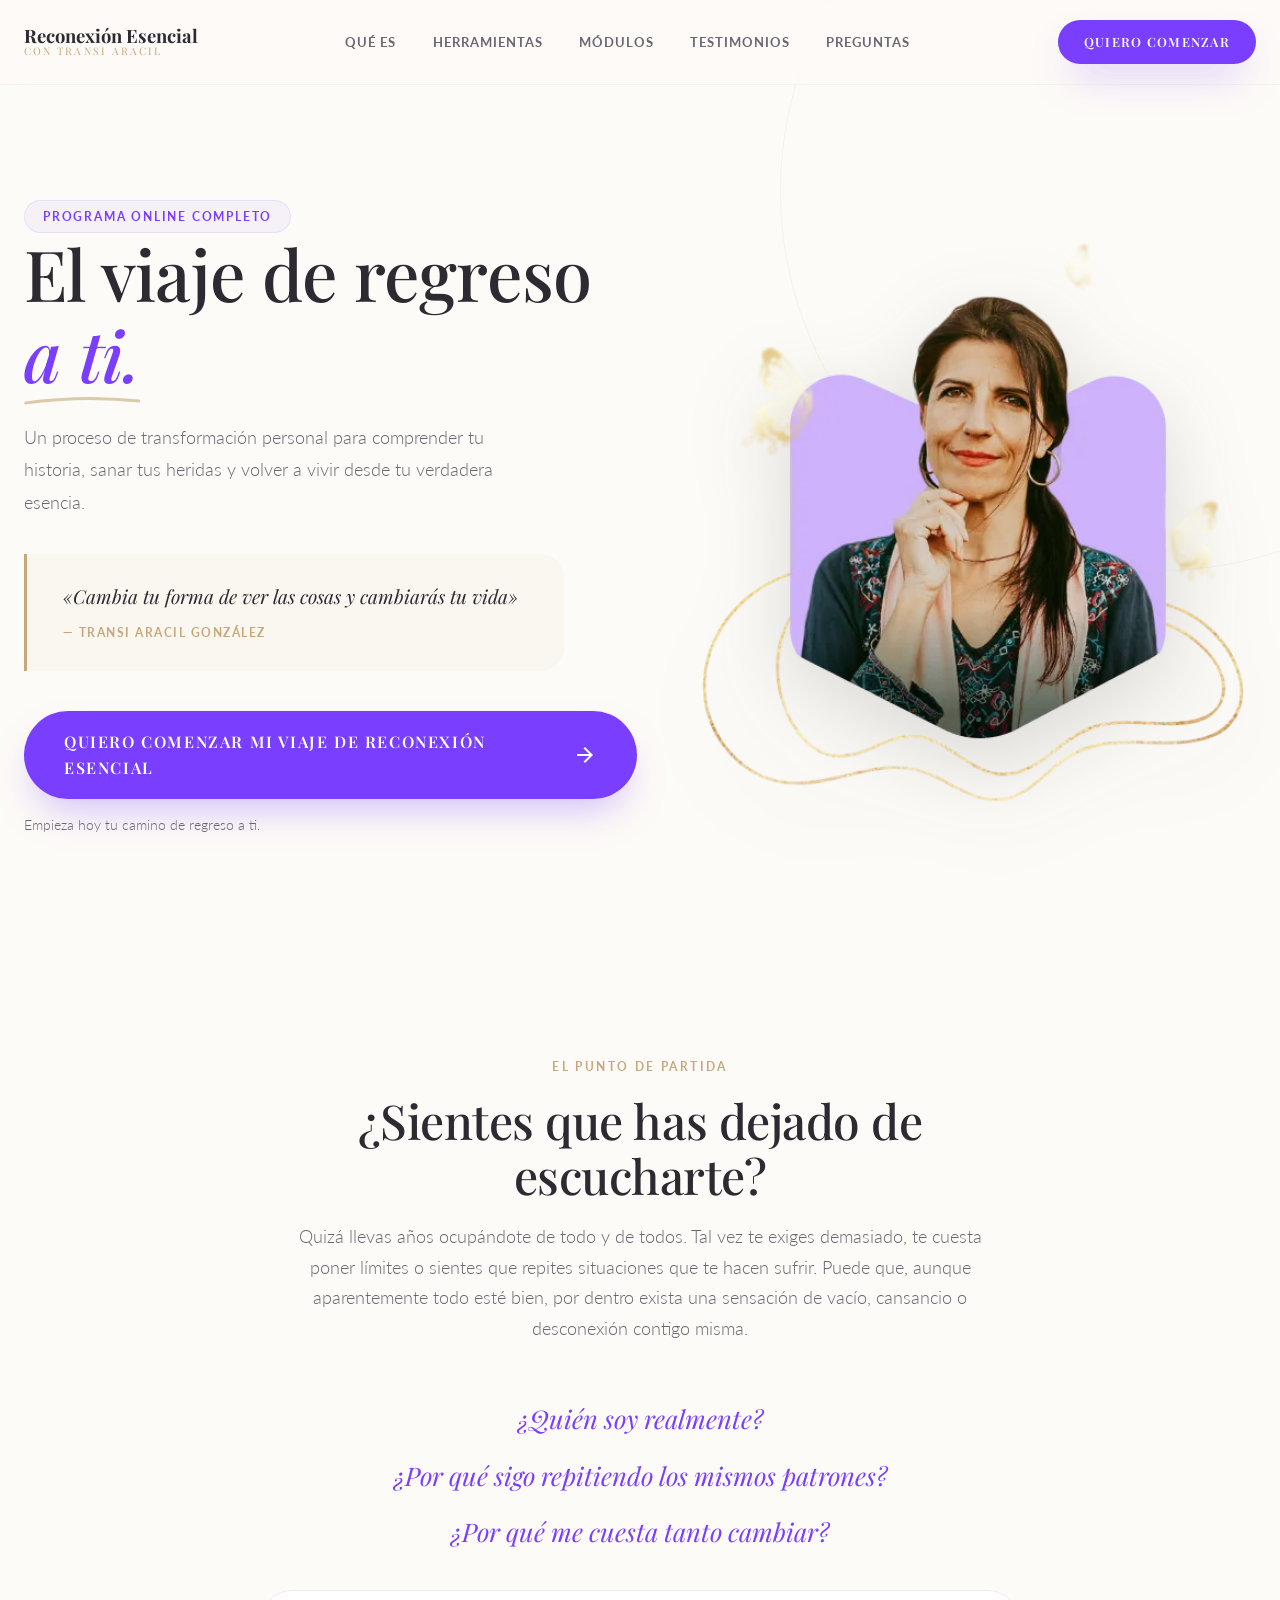
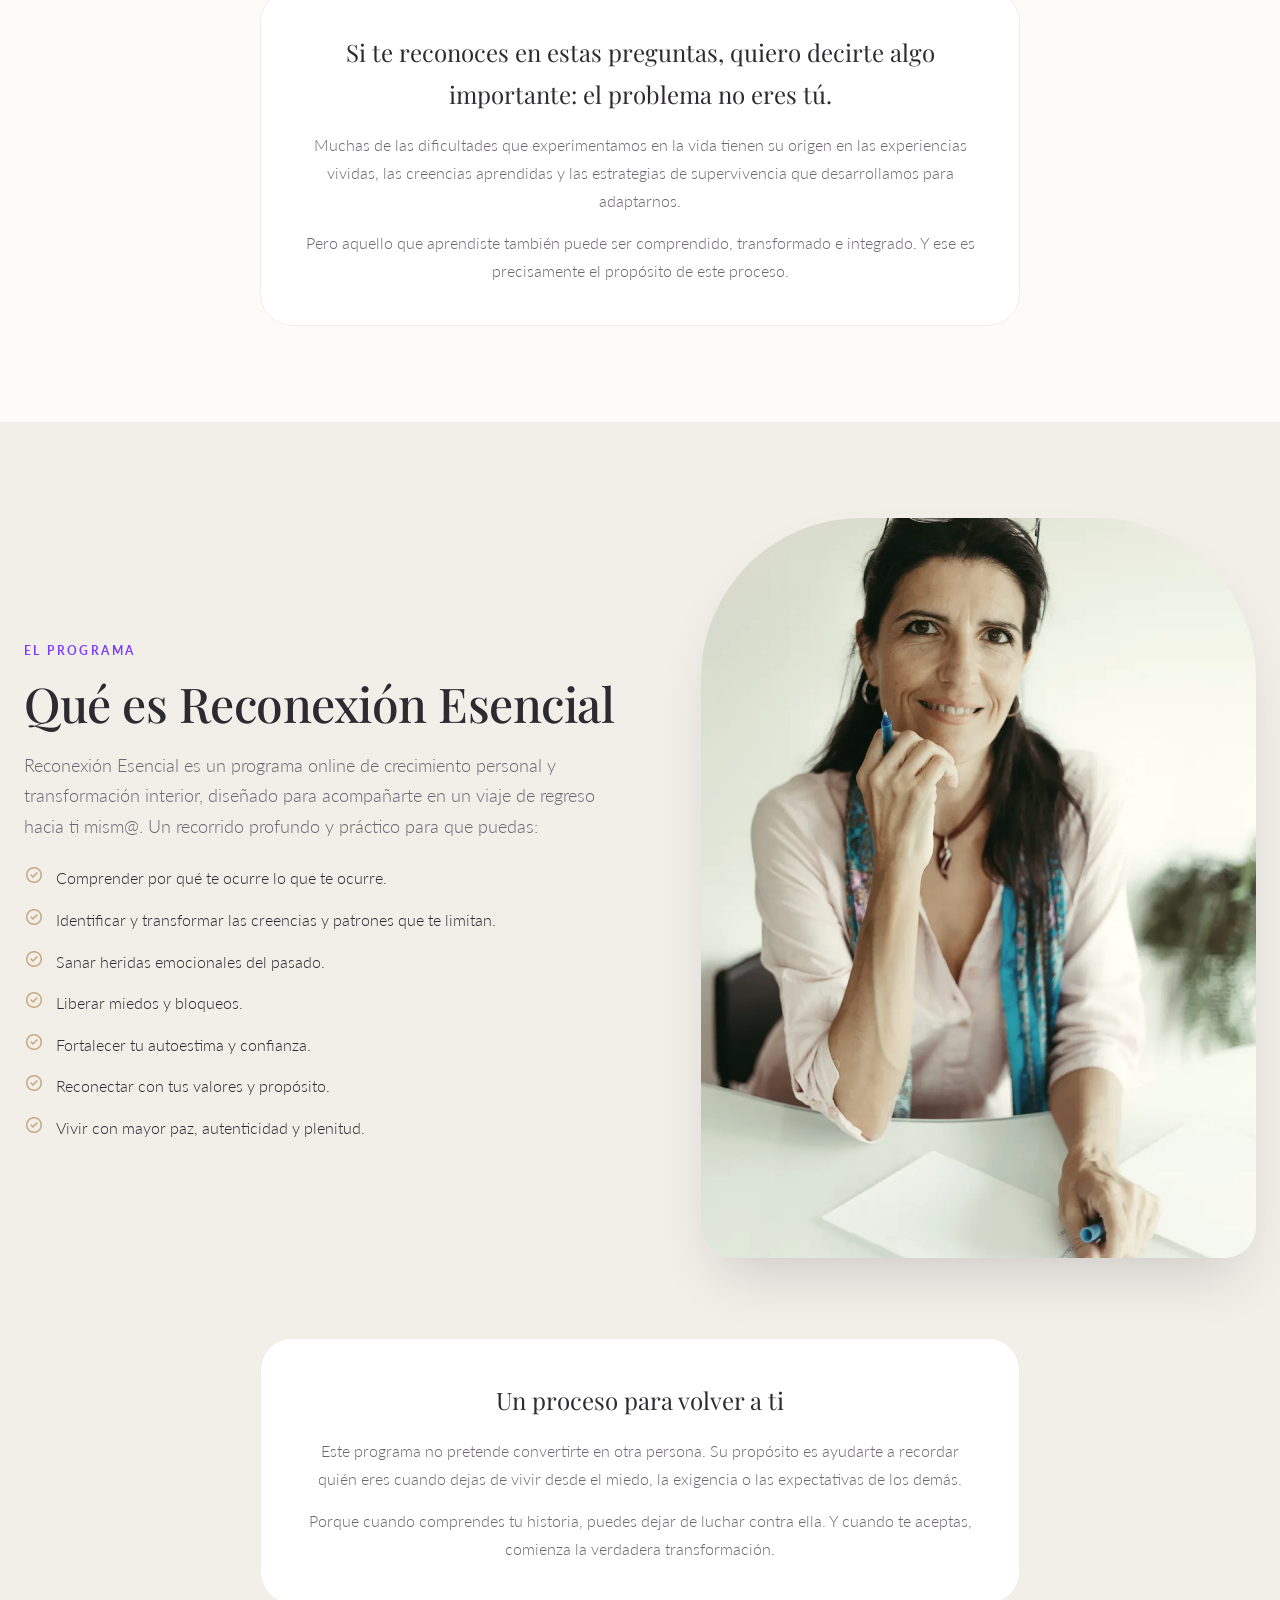
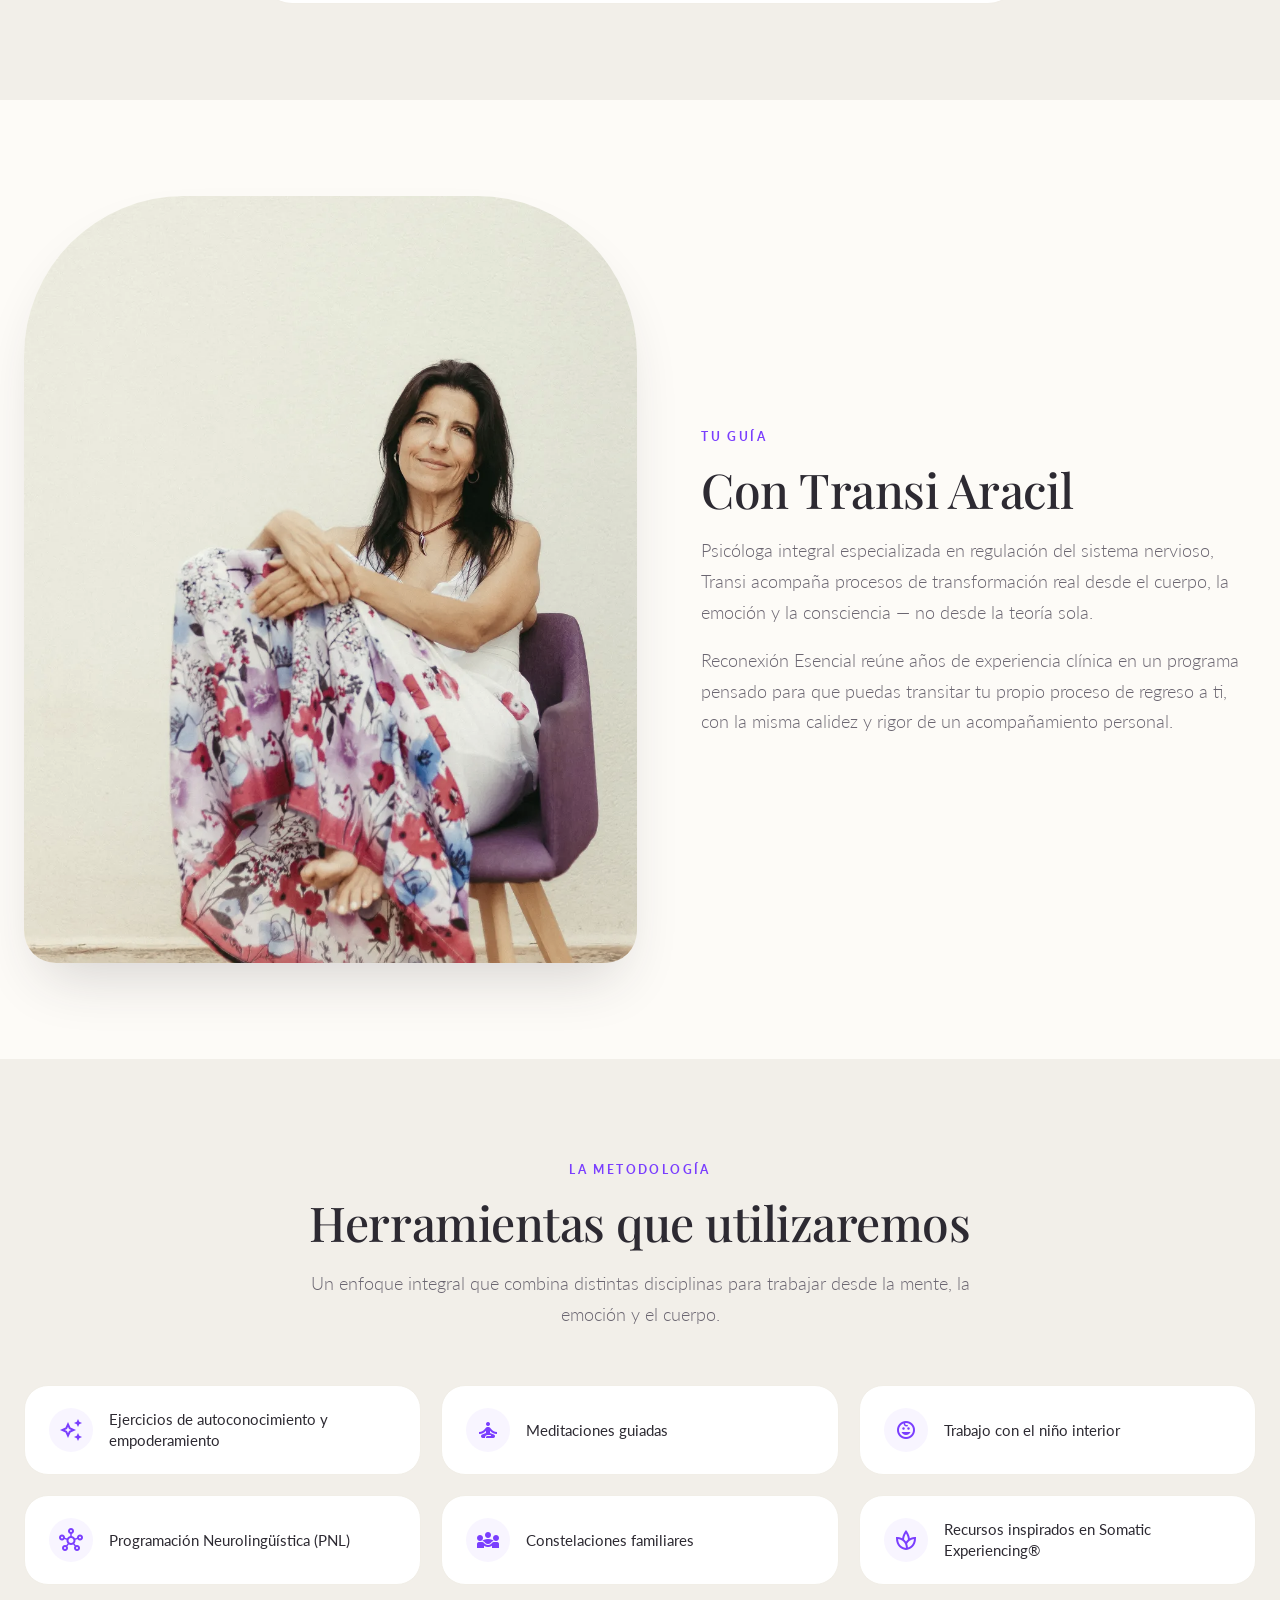
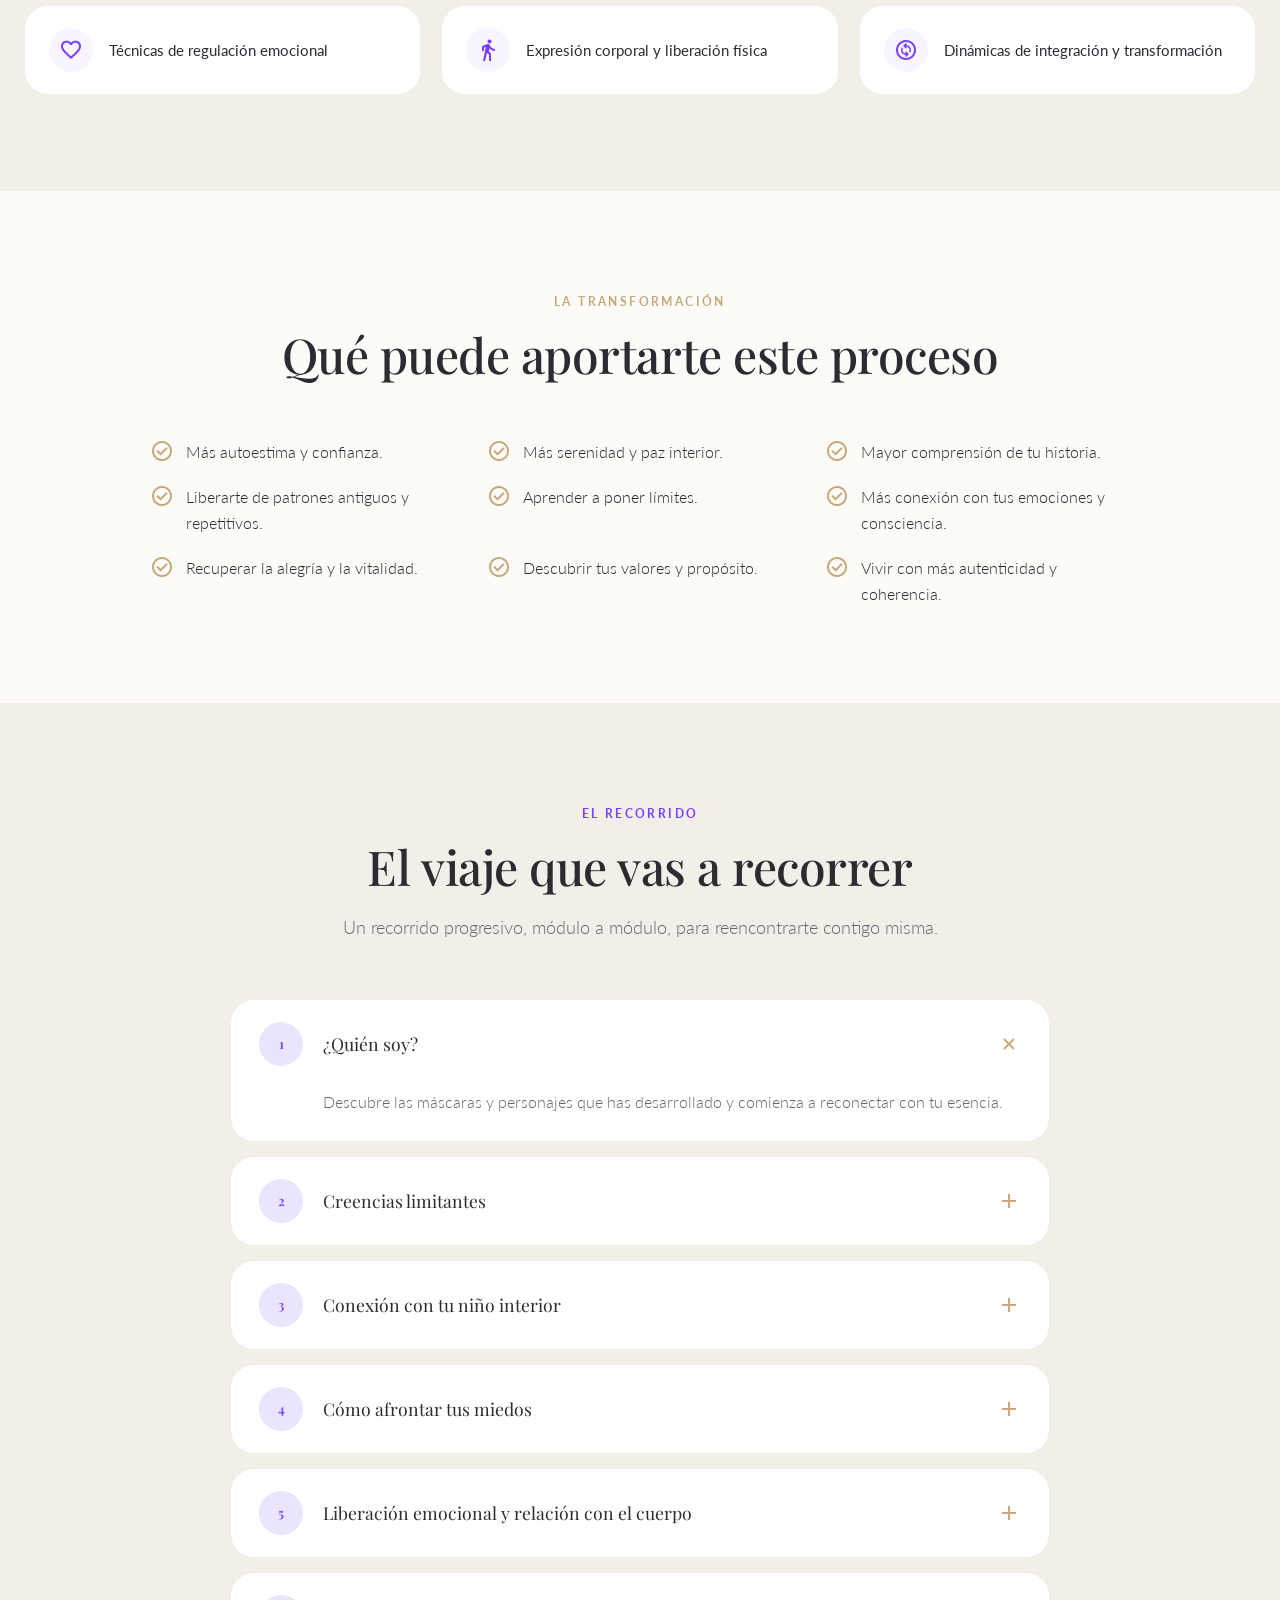
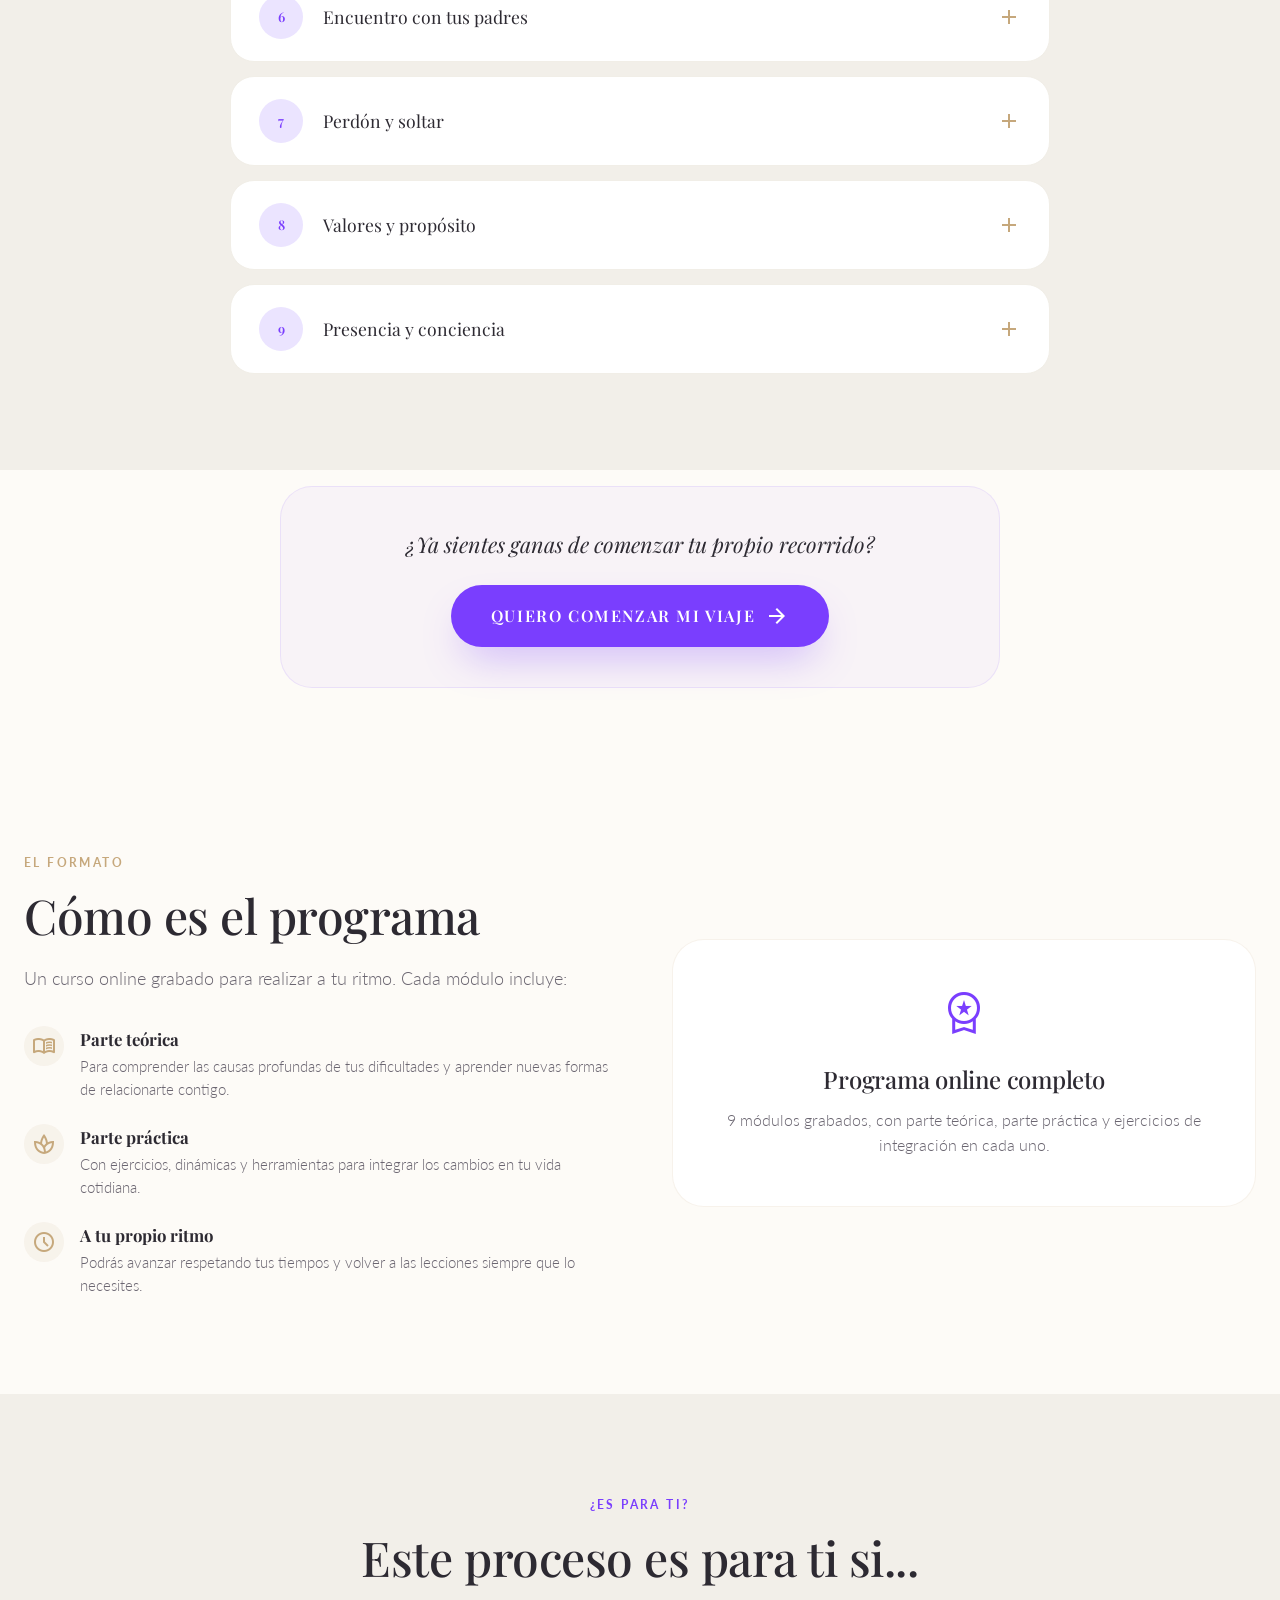
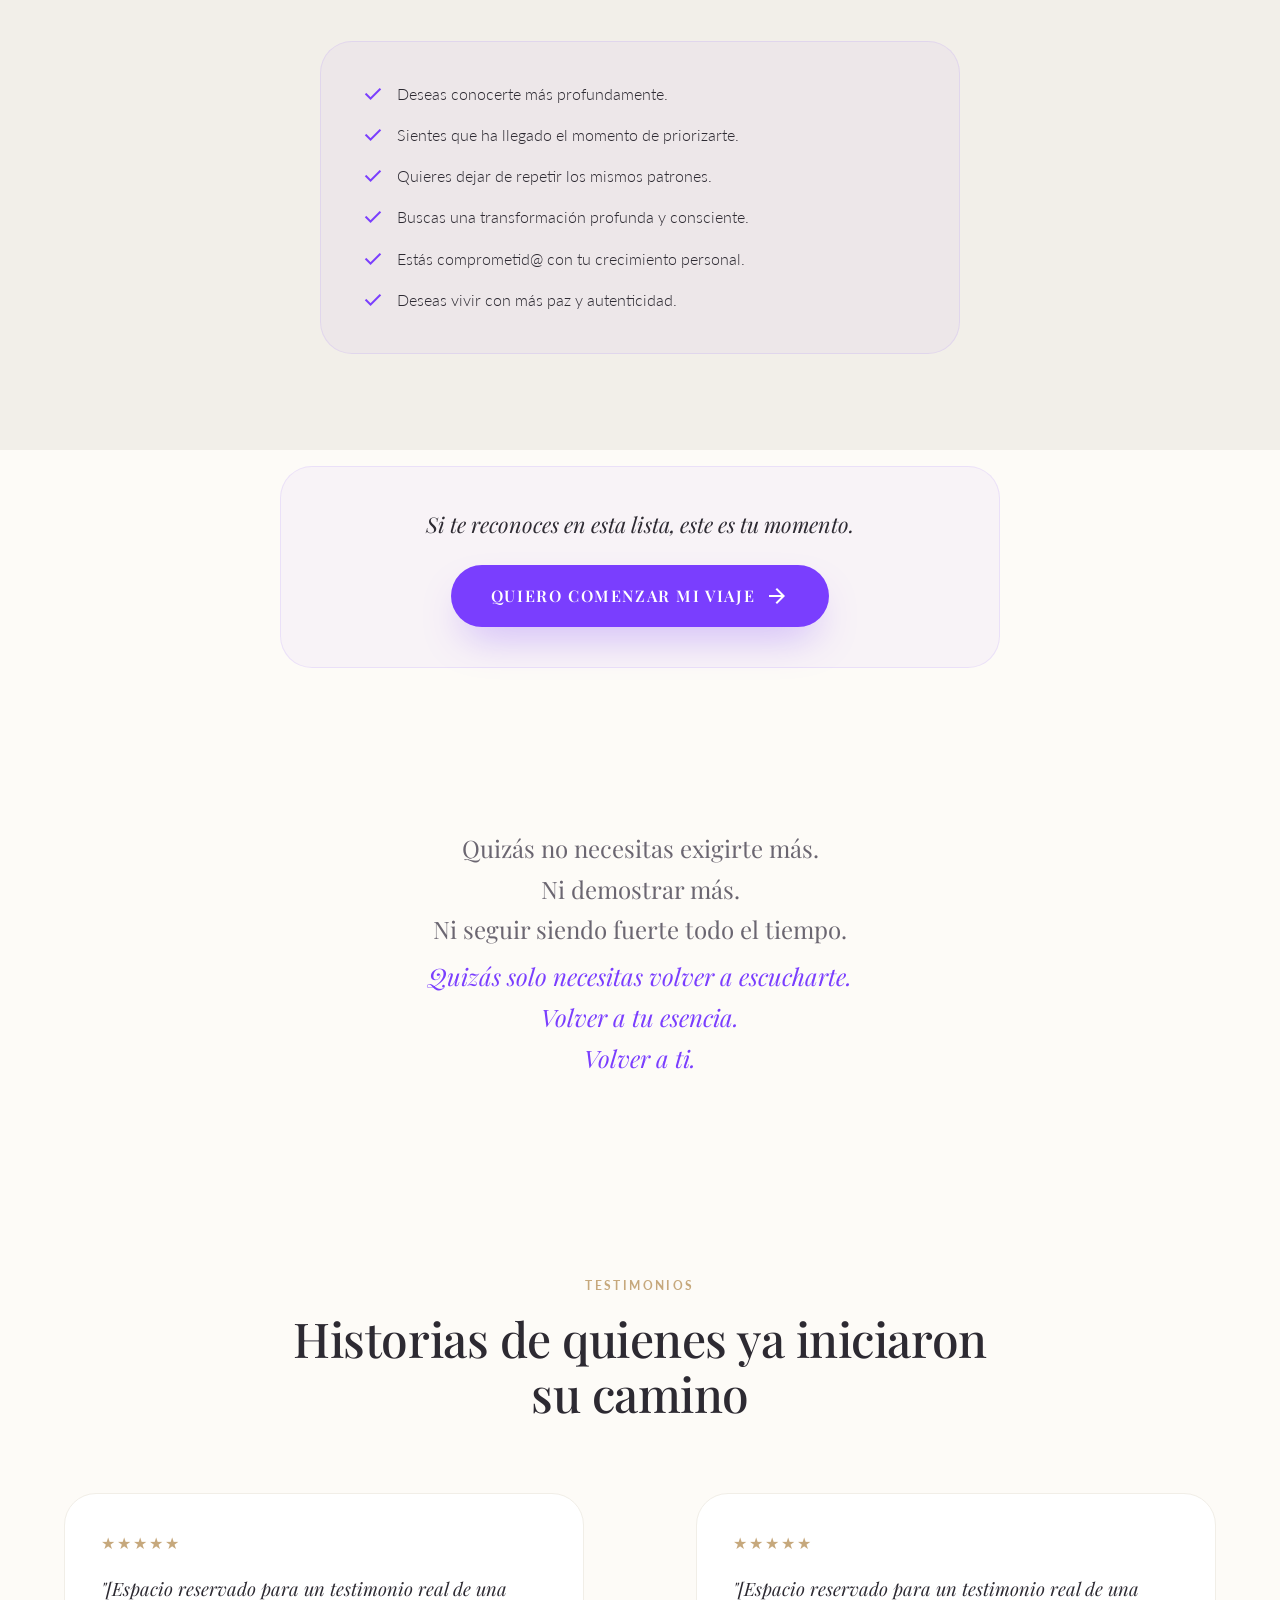
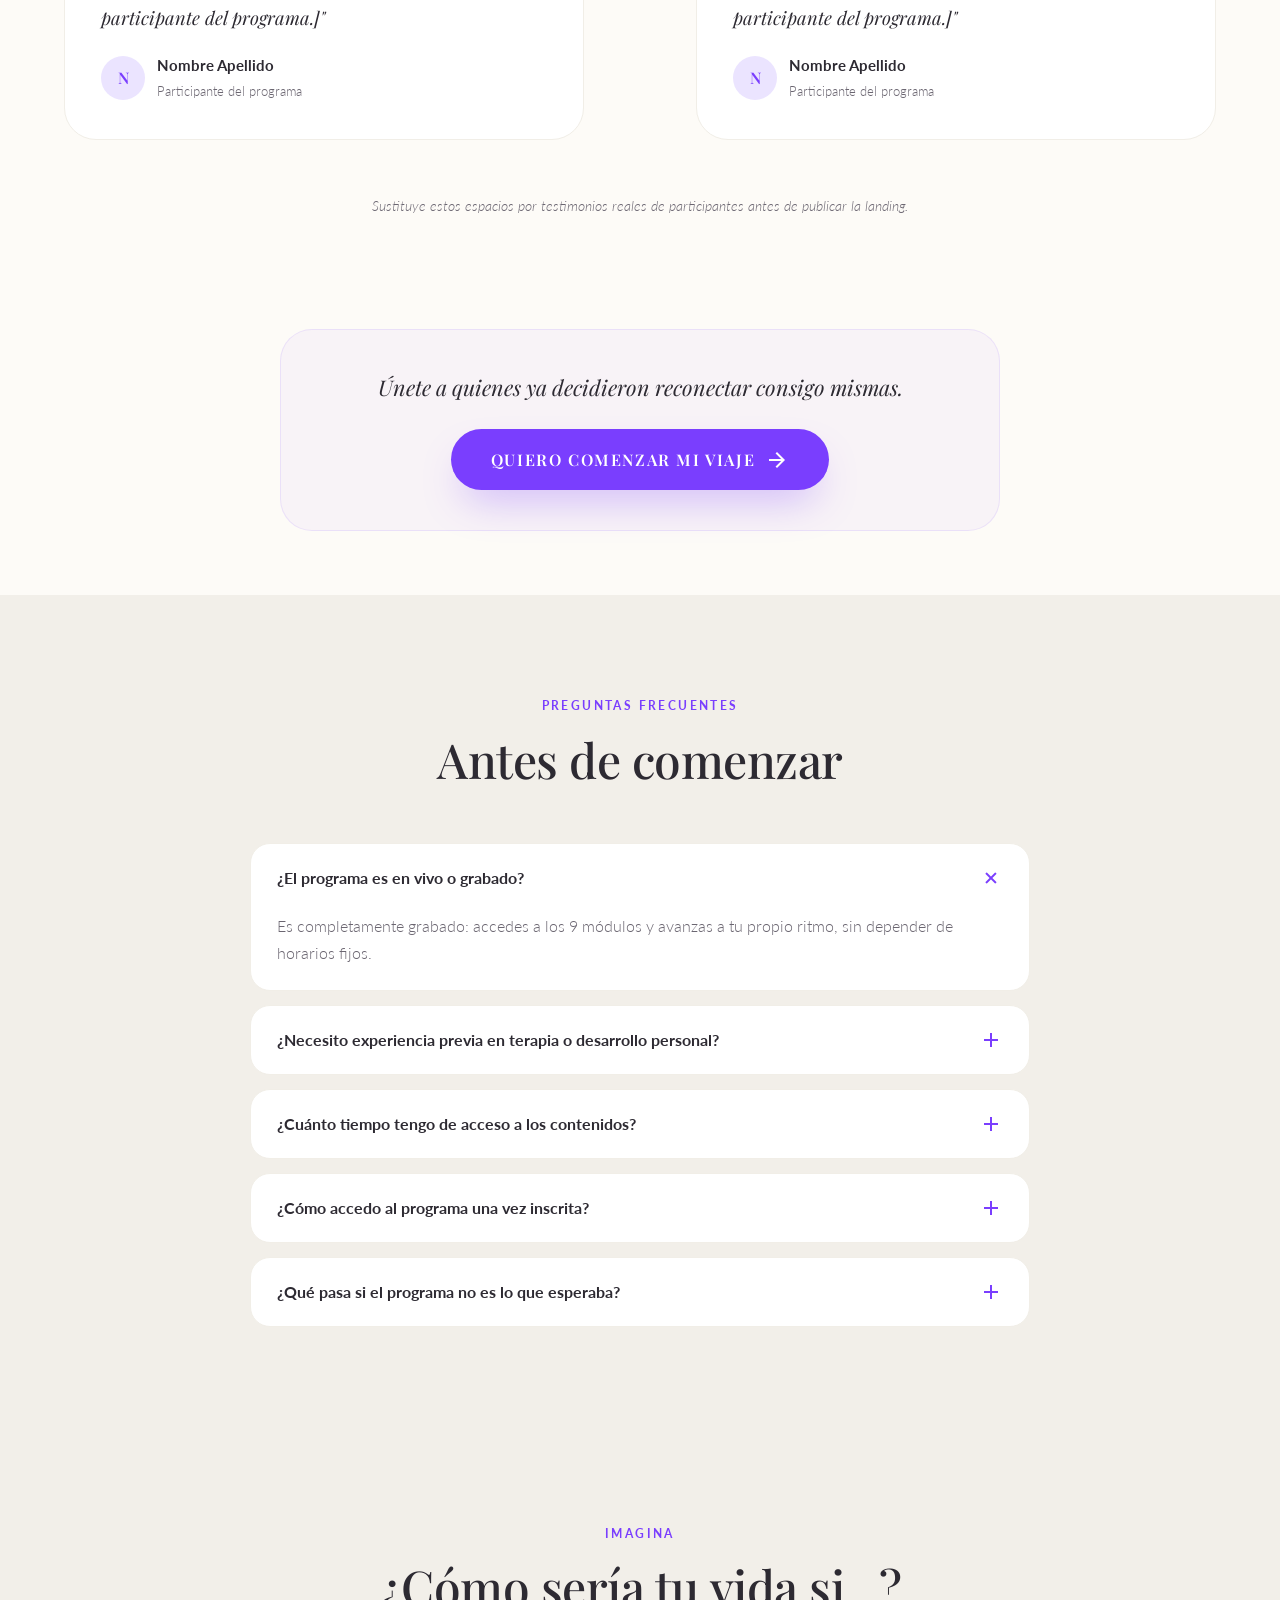
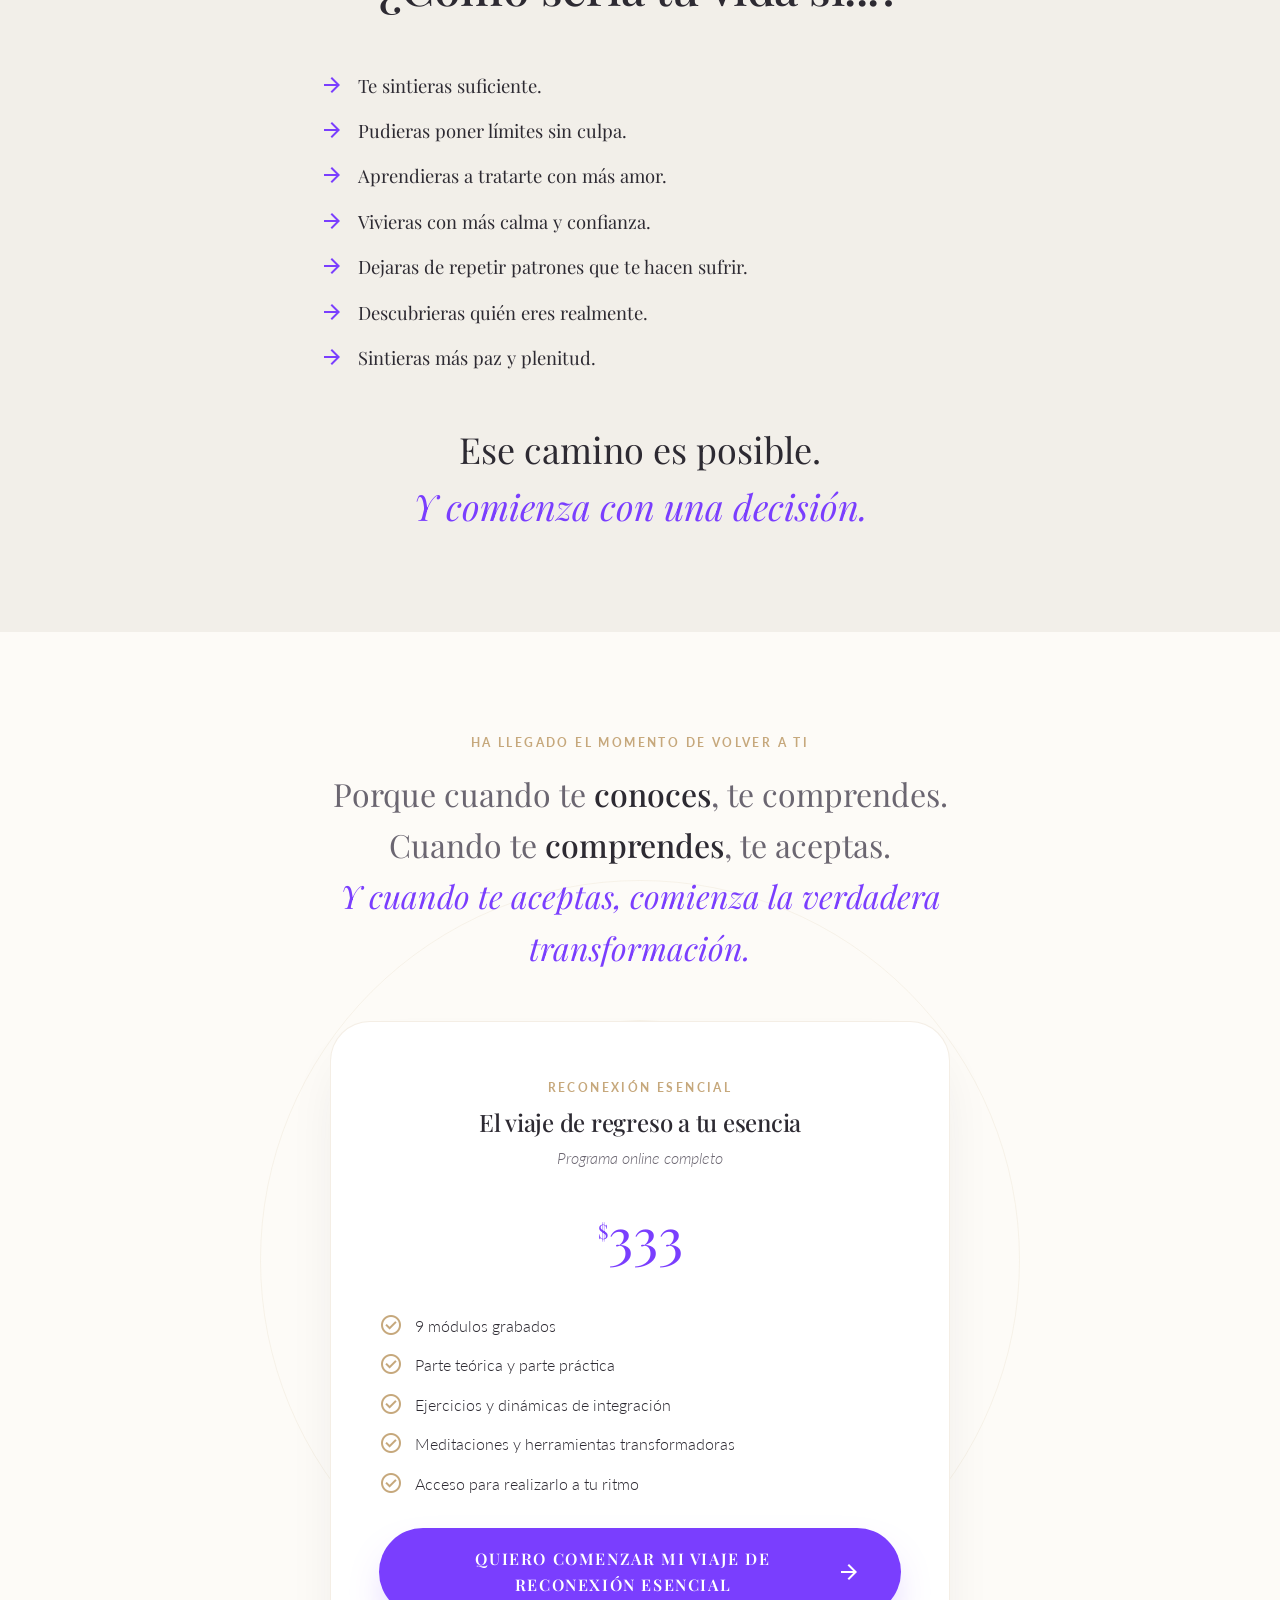
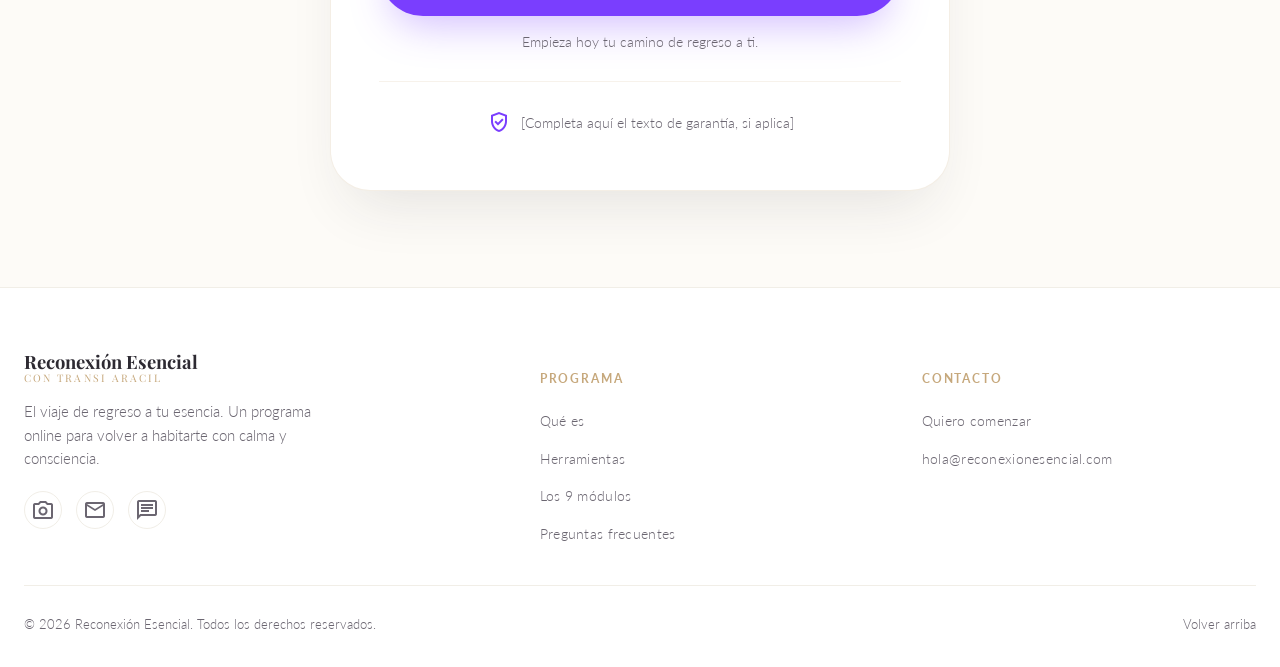
==== commit 58d311a9: "Corrigir nombre de "Tránsito" a "Transi" en múltiples secciones del HTML" ====
--- a/index.html
+++ b/index.html
@@ -8,6 +8,33 @@
       content="Reconexión Esencial: el viaje de regreso a ti. Programa online de transformación personal con Transi Aracil González — 9 módulos grabados, teoría, práctica y herramientas a tu ritmo."
     />
     <title>Reconexión Esencial | El viaje de regreso a ti</title>
+    <link rel="canonical" href="https://reconexion.transipsicologaintegral.com/" />
+    <link rel="icon" type="image/svg+xml" href="assets/favicon.svg" />
+
+    <!-- Open Graph -->
+    <meta property="og:type" content="website" />
+    <meta property="og:site_name" content="Reconexión Esencial" />
+    <meta property="og:locale" content="es_ES" />
+    <meta property="og:url" content="https://reconexion.transipsicologaintegral.com/" />
+    <meta property="og:title" content="Reconexión Esencial | El viaje de regreso a ti" />
+    <meta
+      property="og:description"
+      content="Programa online de transformación personal con Transi Aracil González — 9 módulos grabados, teoría, práctica y herramientas a tu ritmo."
+    />
+    <meta property="og:image" content="https://reconexion.transipsicologaintegral.com/assets/og-image.jpg" />
+    <meta property="og:image:width" content="1200" />
+    <meta property="og:image:height" content="630" />
+    <meta property="og:image:alt" content="Reconexión Esencial — El viaje de regreso a ti" />
+
+    <!-- Twitter Card -->
+    <meta name="twitter:card" content="summary_large_image" />
+    <meta name="twitter:title" content="Reconexión Esencial | El viaje de regreso a ti" />
+    <meta
+      name="twitter:description"
+      content="Programa online de transformación personal con Transi Aracil González — 9 módulos grabados, teoría, práctica y herramientas a tu ritmo."
+    />
+    <meta name="twitter:image" content="https://reconexion.transipsicologaintegral.com/assets/og-image.jpg" />
+
     <link rel="preconnect" href="https://fonts.googleapis.com" />
     <link rel="preconnect" href="https://fonts.gstatic.com" crossorigin />
     <link
@@ -25,7 +52,7 @@
       <div class="container-wide">
         <a class="brand" href="#inicio">
           <strong>Reconexión Esencial</strong>
-          <span>Con Tránsito Aracil</span>
+          <span>Con Transi Aracil</span>
         </a>
 
         <nav class="site-nav" aria-label="Navegación principal">
@@ -90,7 +117,7 @@
             <img
               class="hero-photo--framed"
               src="assets/transi-hero.webp"
-              alt="Tránsito Aracil, psicóloga integral y guía del programa Reconexión Esencial"
+              alt="Transi Aracil, psicóloga integral y guía del programa Reconexión Esencial"
               width="700"
               height="726"
             />
@@ -150,7 +177,7 @@
             <img
               class="warm-filter"
               src="assets/transi-escritorio.webp"
-              alt="Tránsito Aracil trabajando en su escritorio"
+              alt="Transi Aracil trabajando en su escritorio"
               width="900"
               height="1350"
               loading="lazy"
@@ -171,14 +198,14 @@
         </div>
       </section>
 
-      <!-- SOBRE TRÁNSITO -->
+      <!-- SOBRE TRANSI -->
       <section class="section" id="sobre-transi">
         <div class="container hero-grid" style="align-items:center;">
           <div class="photo-card photo-card--tall">
             <img
               class="warm-filter"
               src="assets/transi-cuerpo.webp"
-              alt="Tránsito Aracil, psicóloga integral"
+              alt="Transi Aracil, psicóloga integral"
               width="1000"
               height="1500"
               loading="lazy"
@@ -186,9 +213,9 @@
           </div>
           <div>
             <p class="eyebrow eyebrow--primary">Tu Guía</p>
-            <h2 class="section-title">Con Tránsito Aracil</h2>
+            <h2 class="section-title">Con Transi Aracil</h2>
             <p class="section-lead">
-              Psicóloga integral especializada en regulación del sistema nervioso, Tránsito acompaña procesos de transformación real desde el cuerpo, la emoción y la consciencia — no desde la teoría sola.
+              Psicóloga integral especializada en regulación del sistema nervioso, Transi acompaña procesos de transformación real desde el cuerpo, la emoción y la consciencia — no desde la teoría sola.
             </p>
             <p class="section-lead">
               Reconexión Esencial reúne años de experiencia clínica en un programa pensado para que puedas transitar tu propio proceso de regreso a ti, con la misma calidez y rigor de un acompañamiento personal.
@@ -616,7 +643,7 @@
           <div>
             <div class="brand">
               <strong>Reconexión Esencial</strong>
-              <span>Con Tránsito Aracil</span>
+              <span>Con Transi Aracil</span>
             </div>
             <p>El viaje de regreso a tu esencia. Un programa online para volver a habitarte con calma y consciencia.</p>
             <div class="footer-social" style="margin-top:20px;">
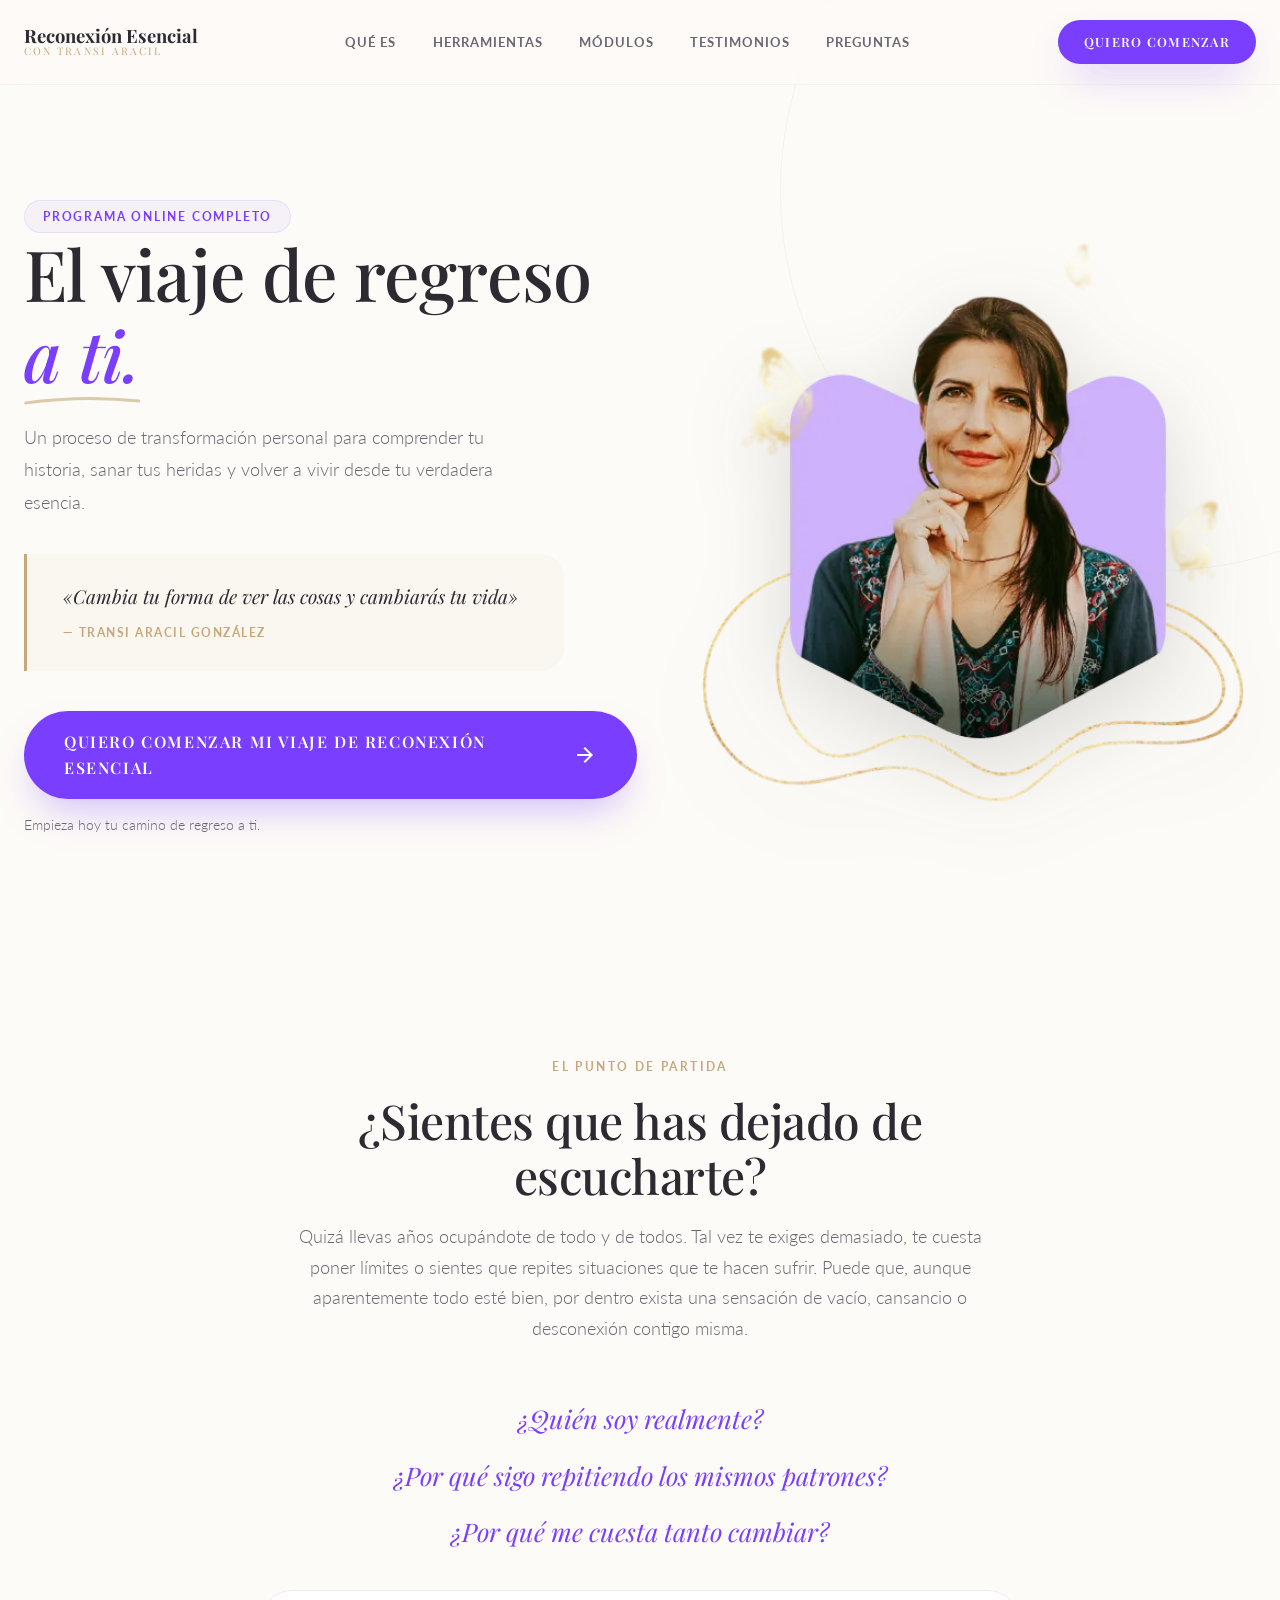
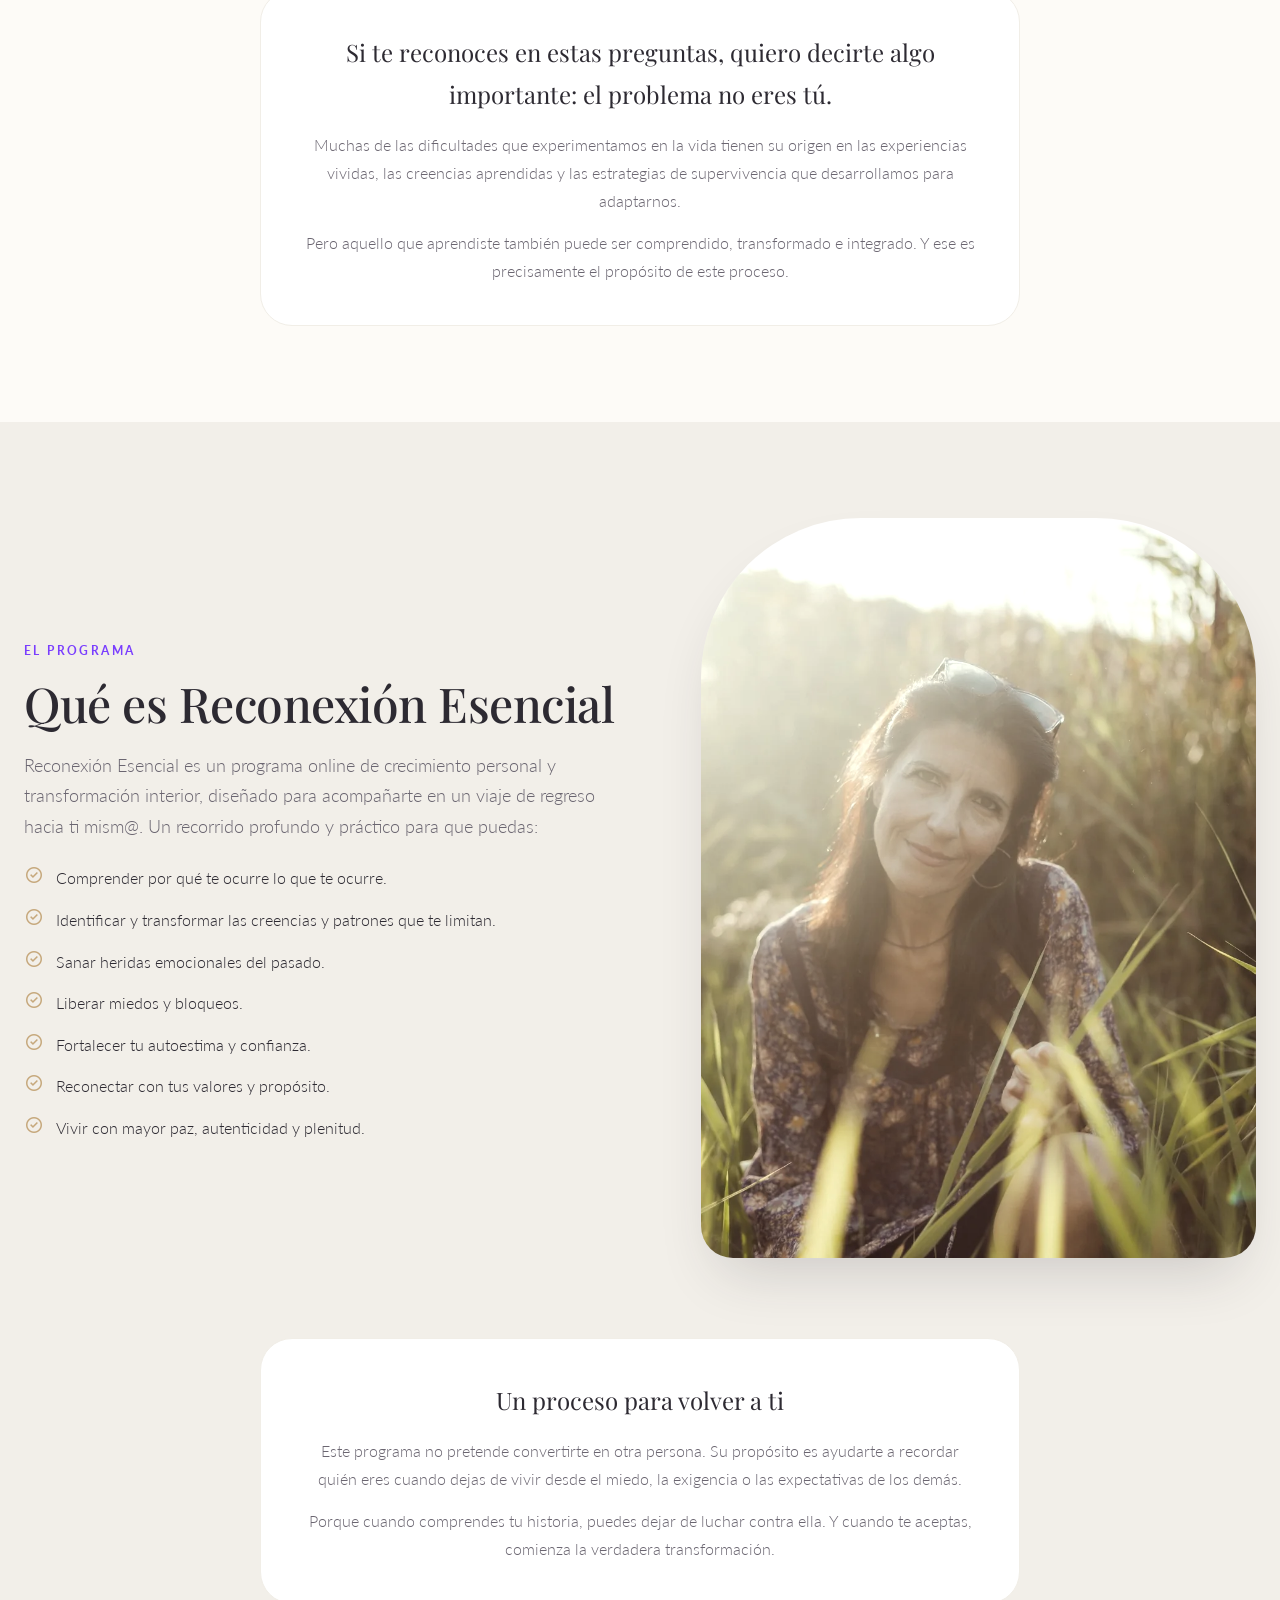
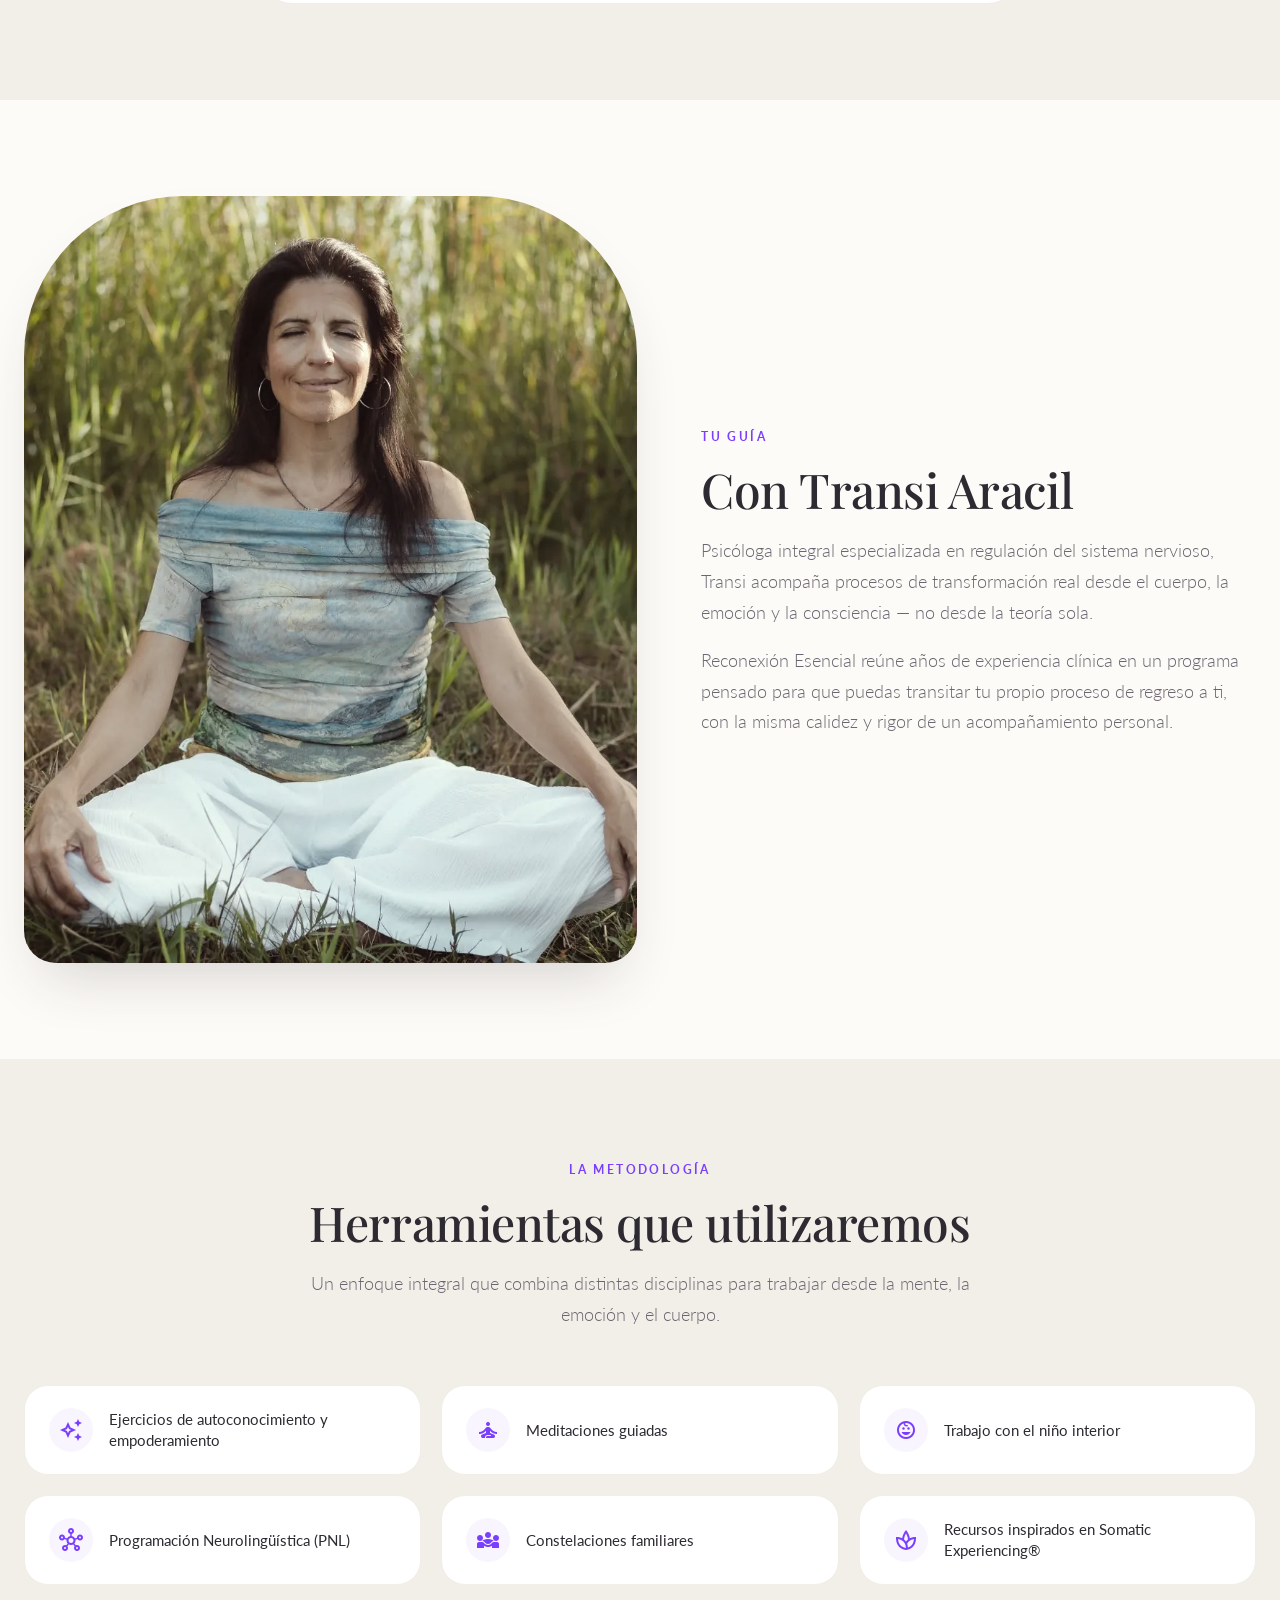
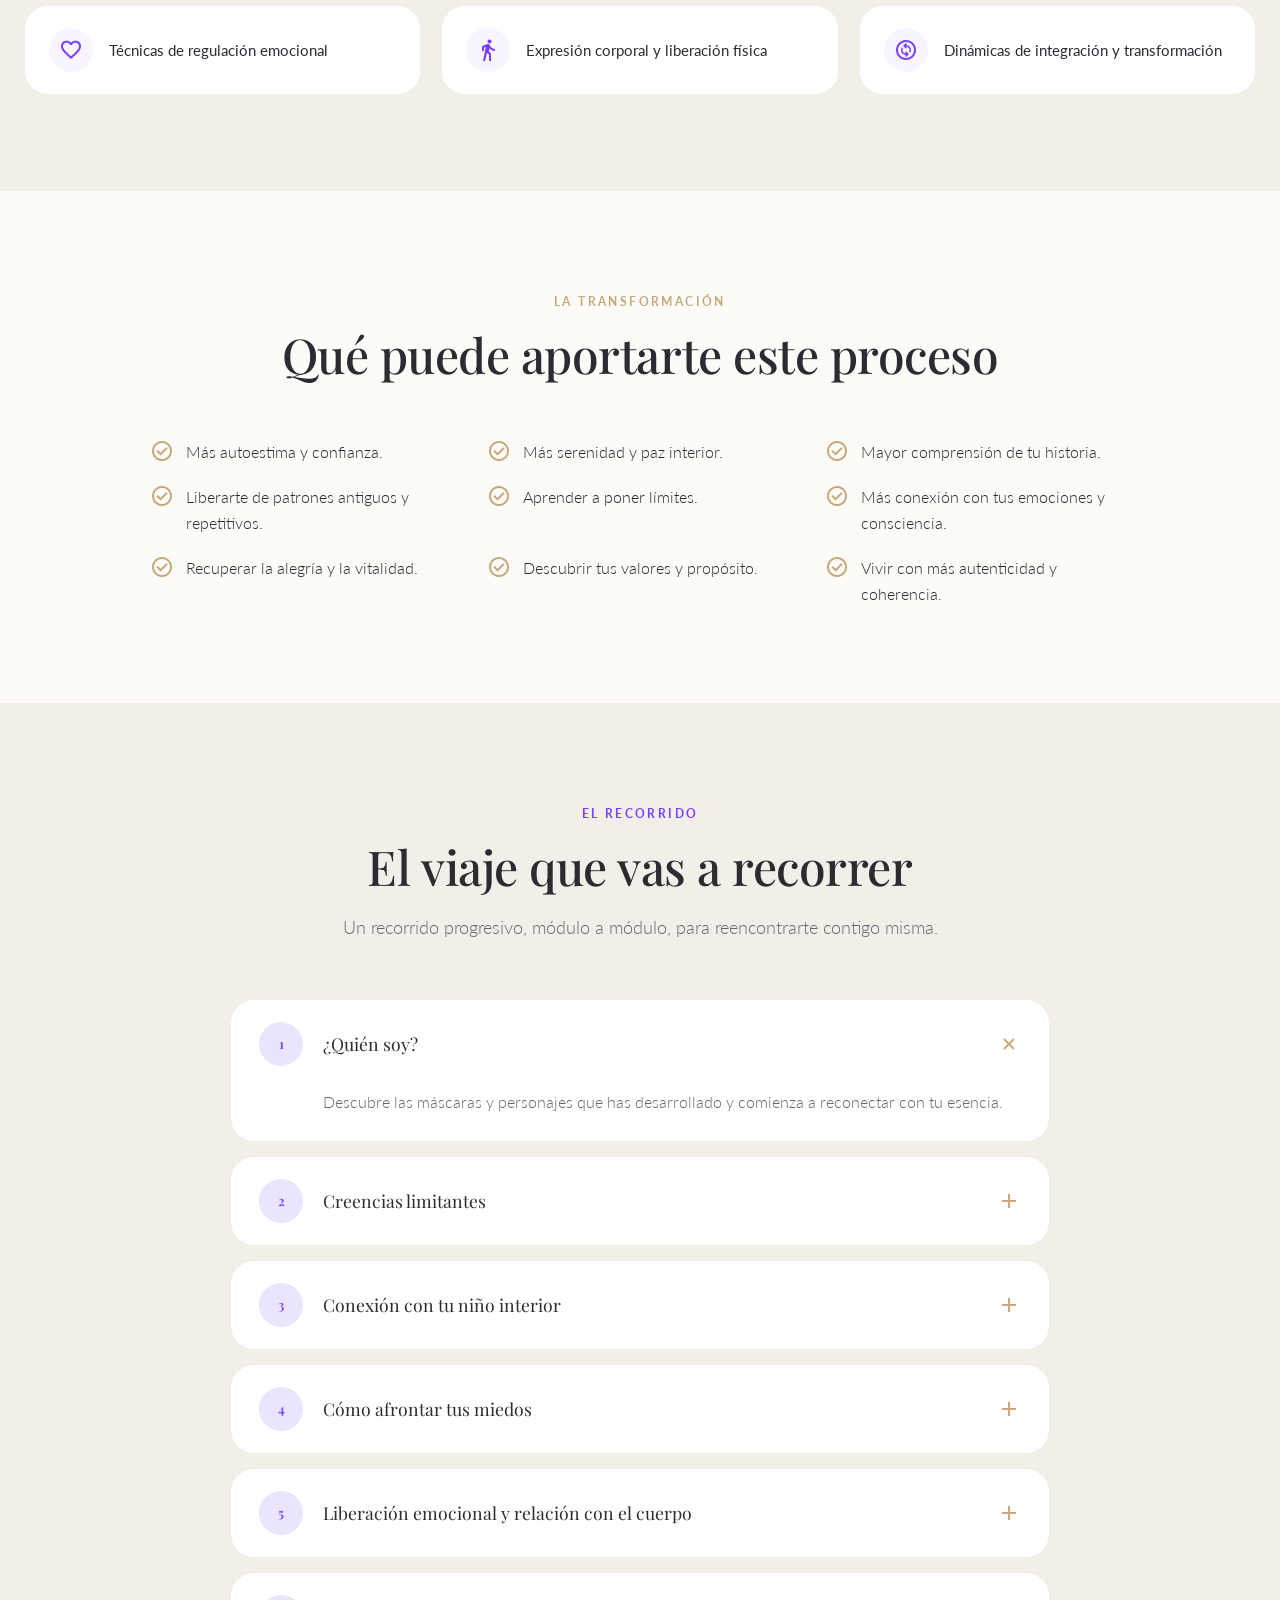
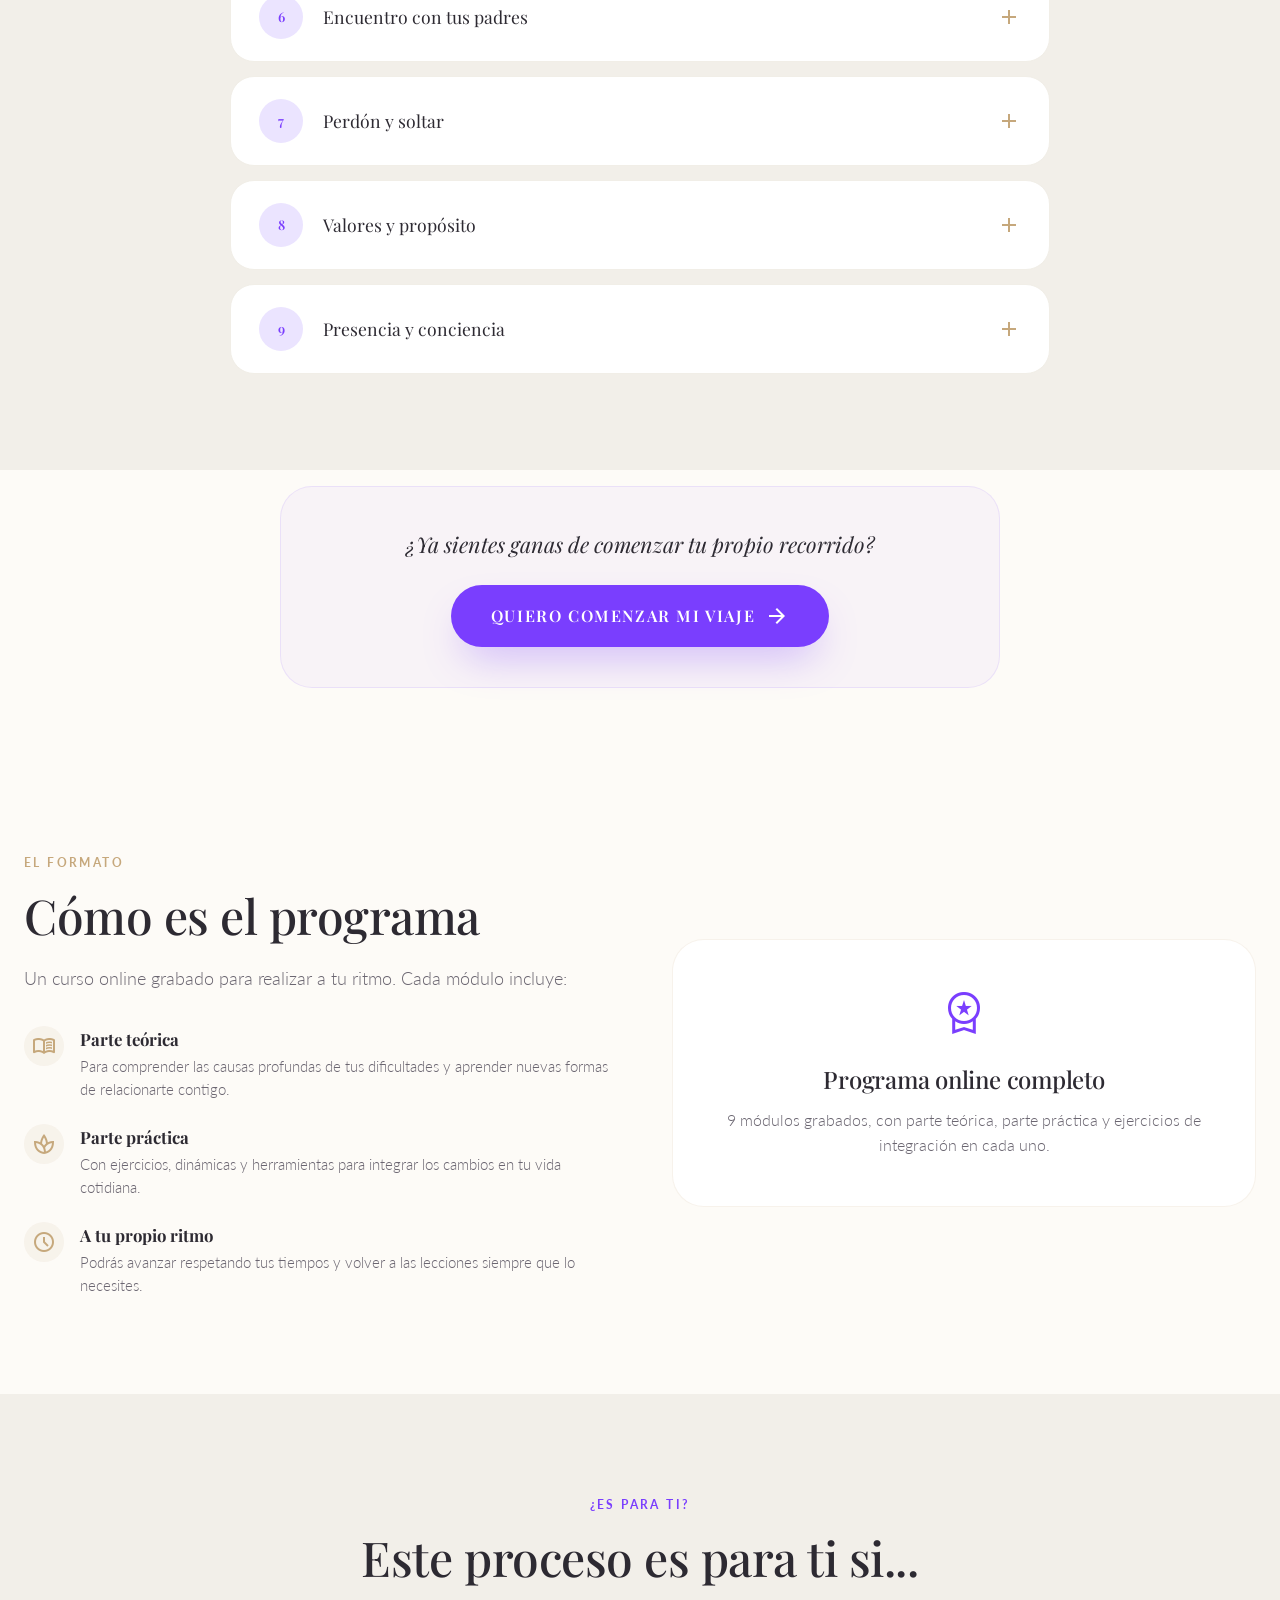
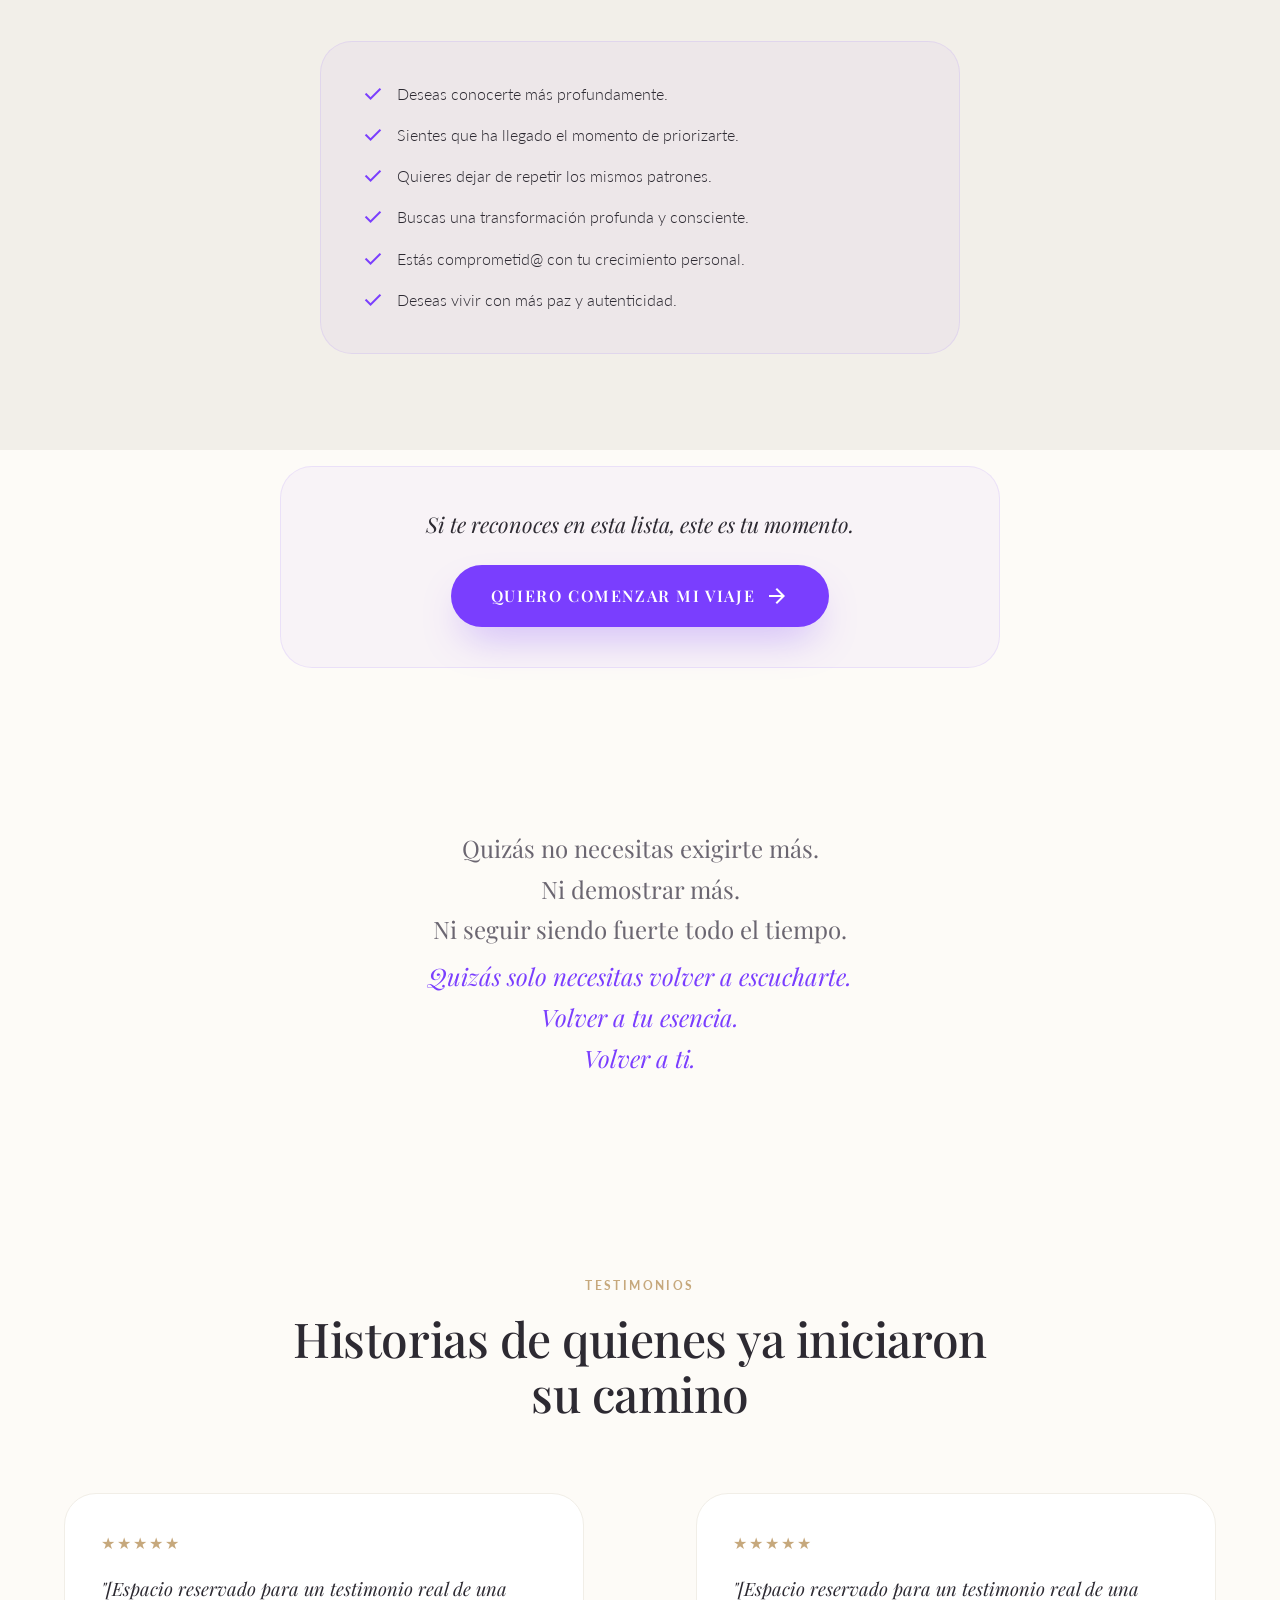
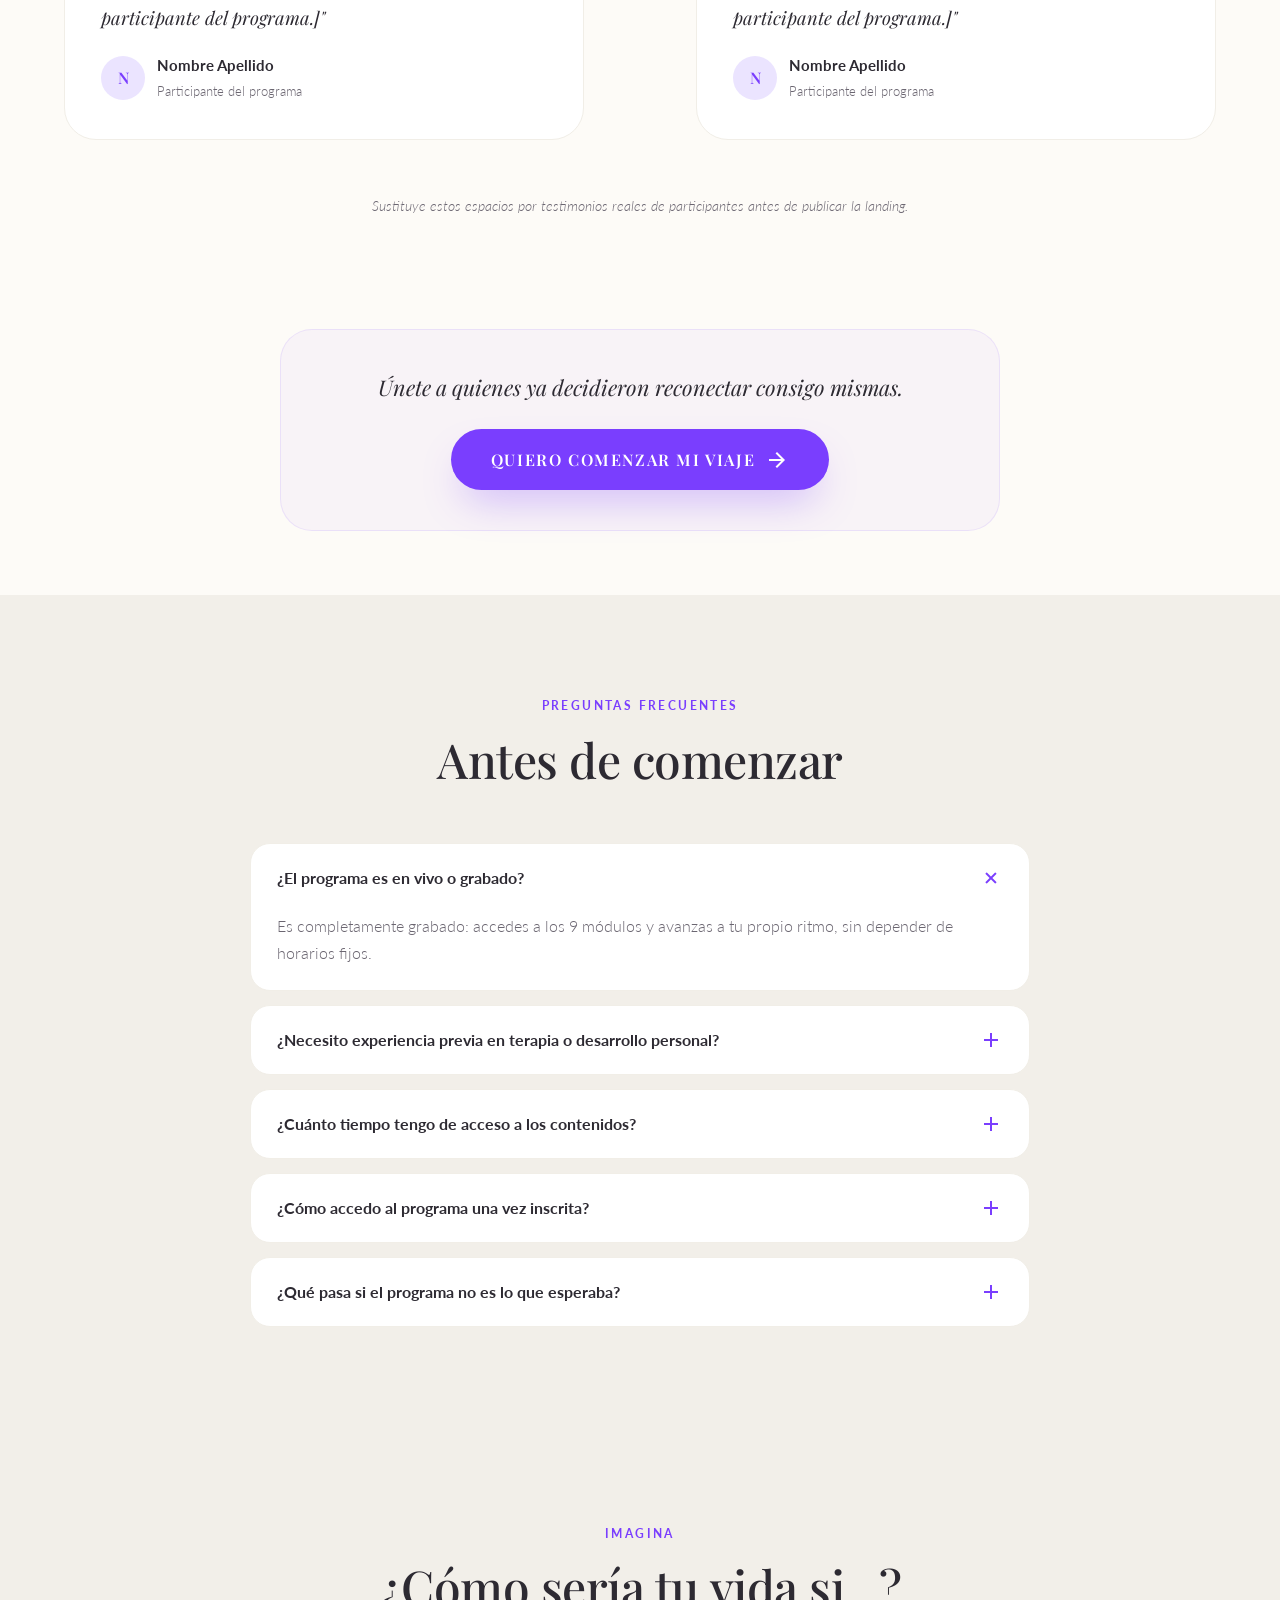
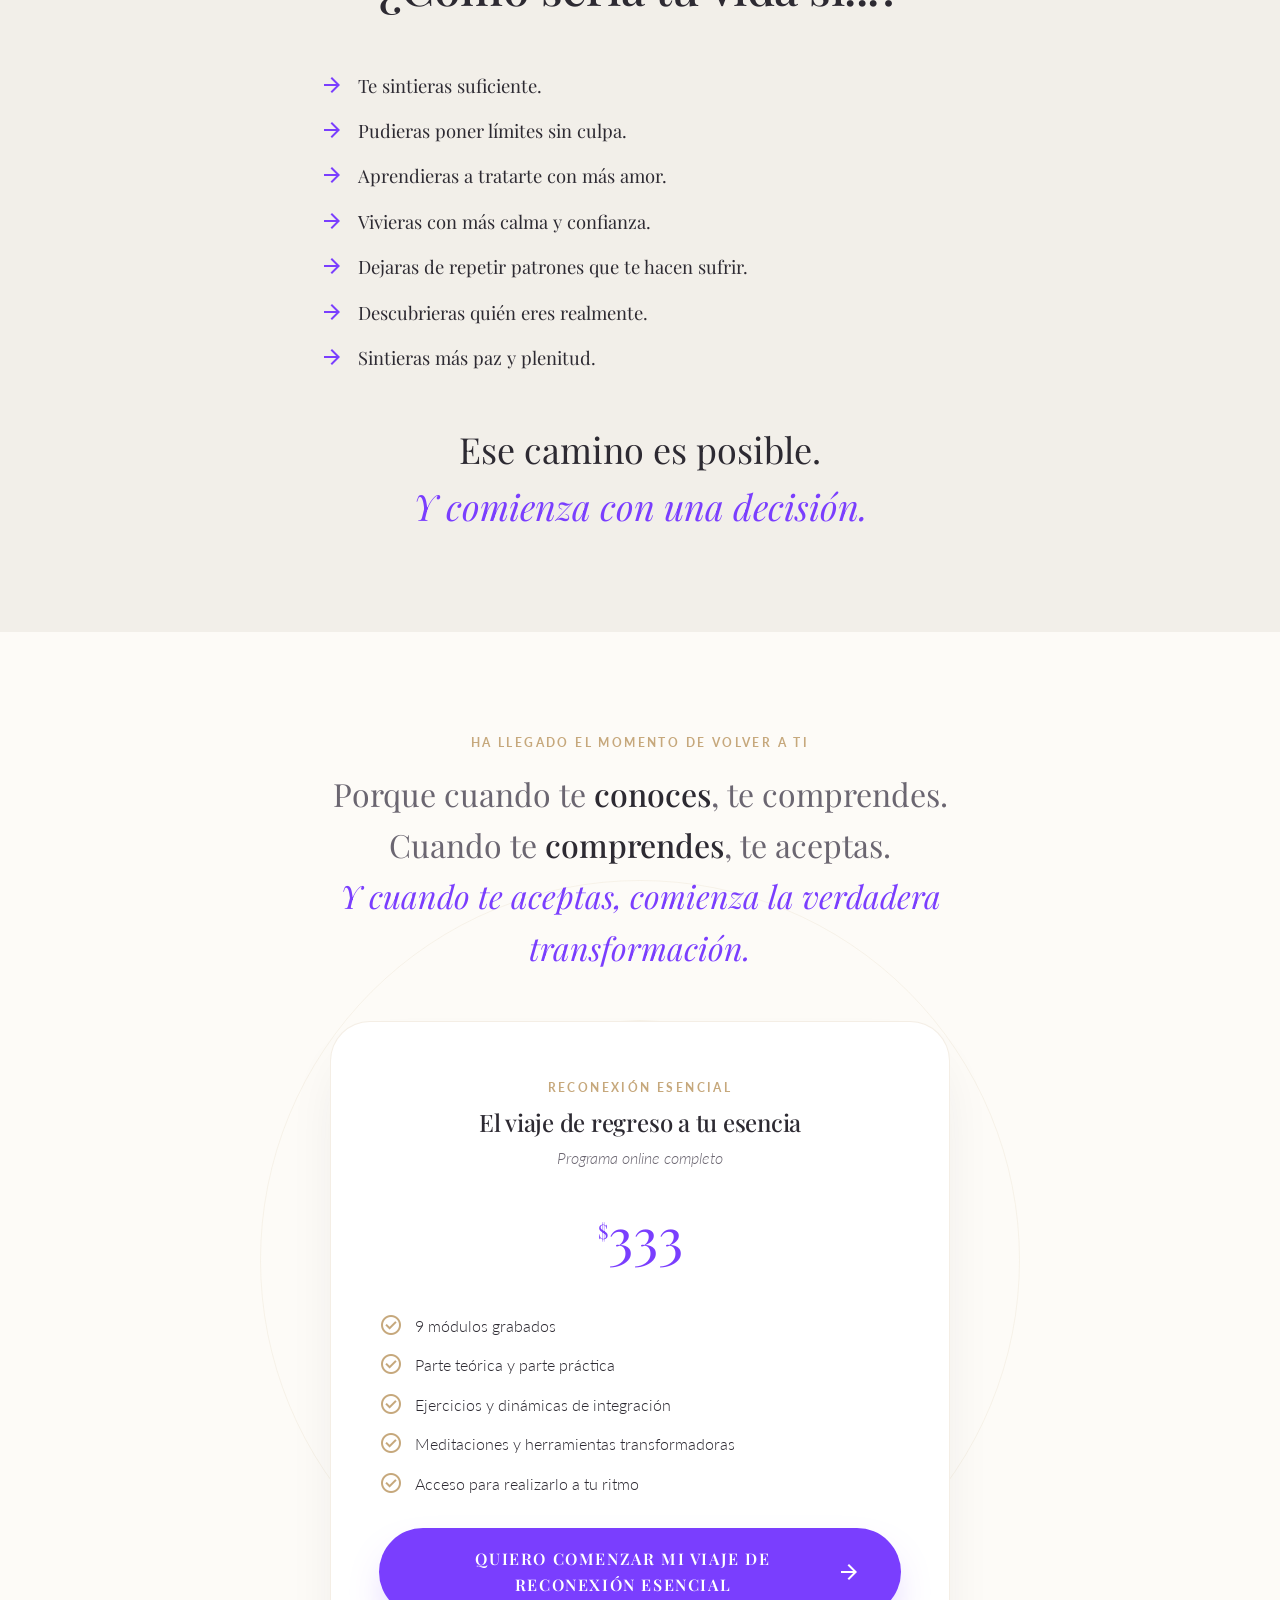
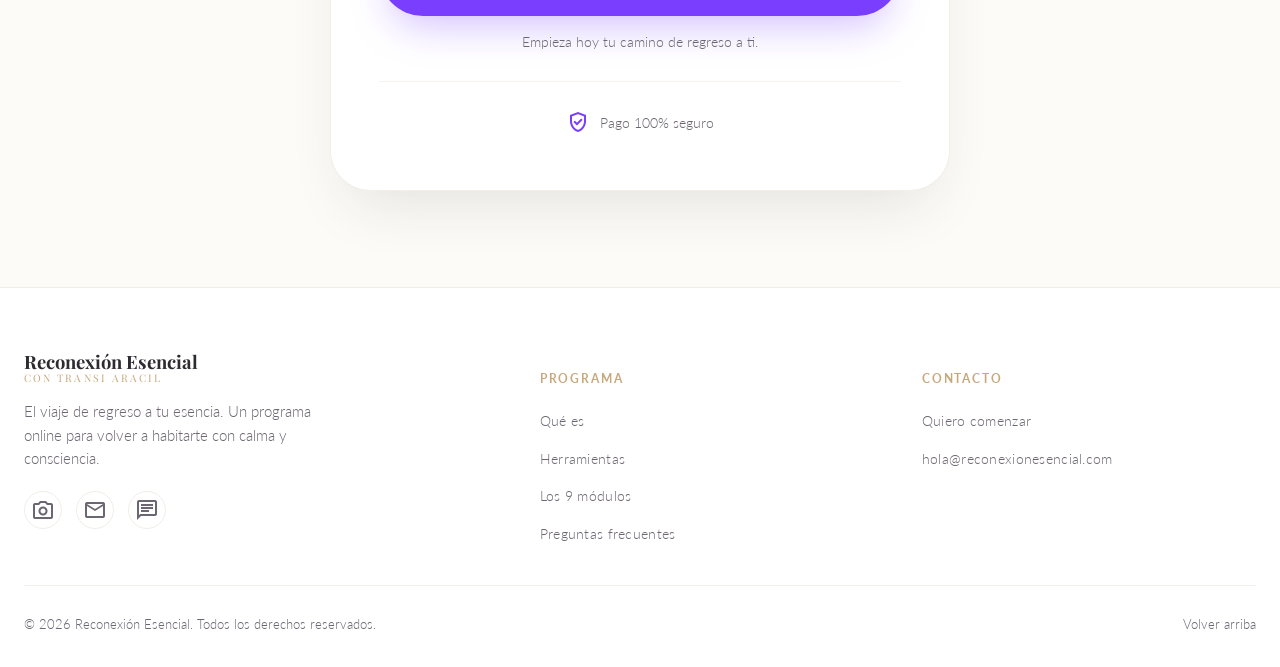
==== commit 103d13f4: "Refactor code structure for improved readability and maintainability" ====
--- a/index.html
+++ b/index.html
@@ -177,9 +177,9 @@
             <img
               class="warm-filter"
               src="assets/transi-escritorio.webp"
-              alt="Transi Aracil trabajando en su escritorio"
+              alt="Transi Aracil, psicóloga integral, sonriendo al aire libre"
               width="900"
-              height="1350"
+              height="1200"
               loading="lazy"
             />
           </div>
@@ -205,9 +205,9 @@
             <img
               class="warm-filter"
               src="assets/transi-cuerpo.webp"
-              alt="Transi Aracil, psicóloga integral"
-              width="1000"
-              height="1500"
+              alt="Transi Aracil, psicóloga integral, en calma y meditando al aire libre"
+              width="850"
+              height="1062"
               loading="lazy"
             />
           </div>
@@ -629,7 +629,7 @@
               <p class="btn-micro">Empieza hoy tu camino de regreso a ti.</p>
               <div class="guarantee">
                 <span class="material-symbols-outlined">verified_user</span>
-                [Completa aquí el texto de garantía, si aplica]
+                Pago 100% seguro
               </div>
             </div>
           </div>
